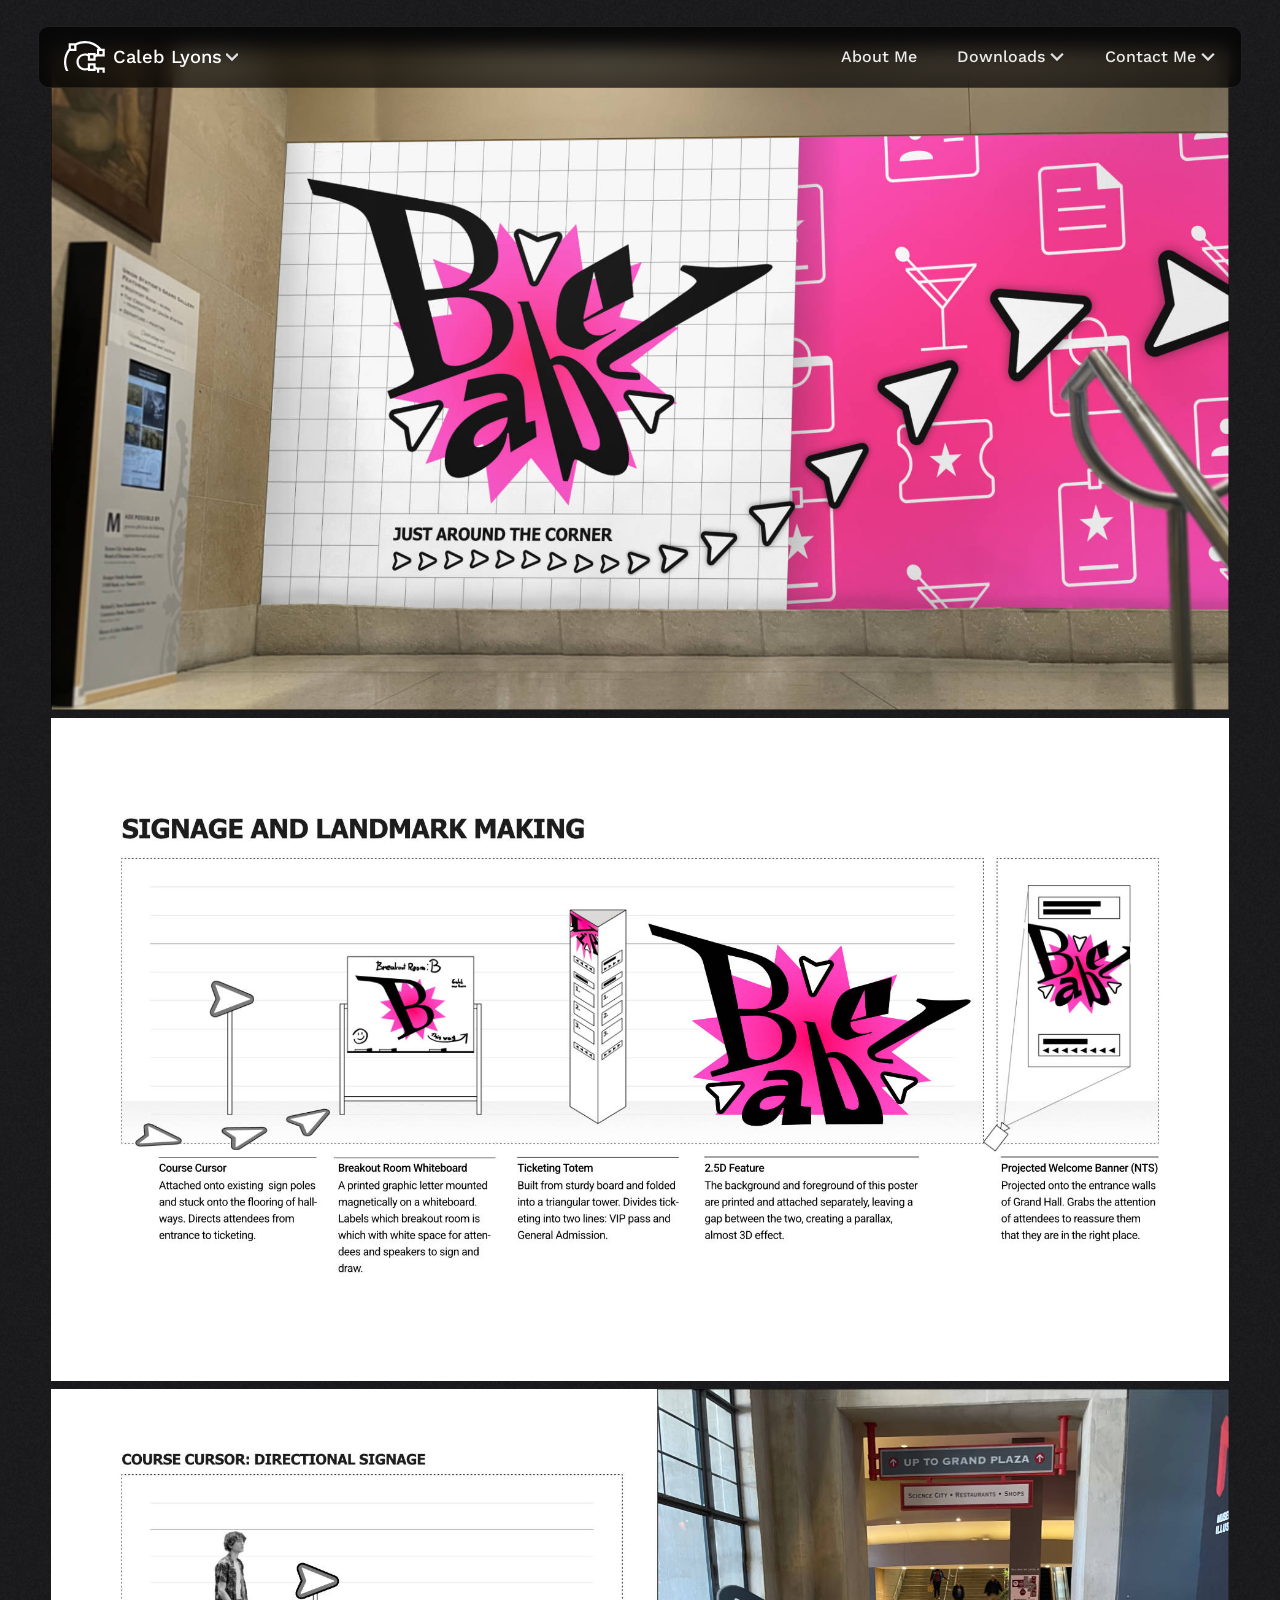
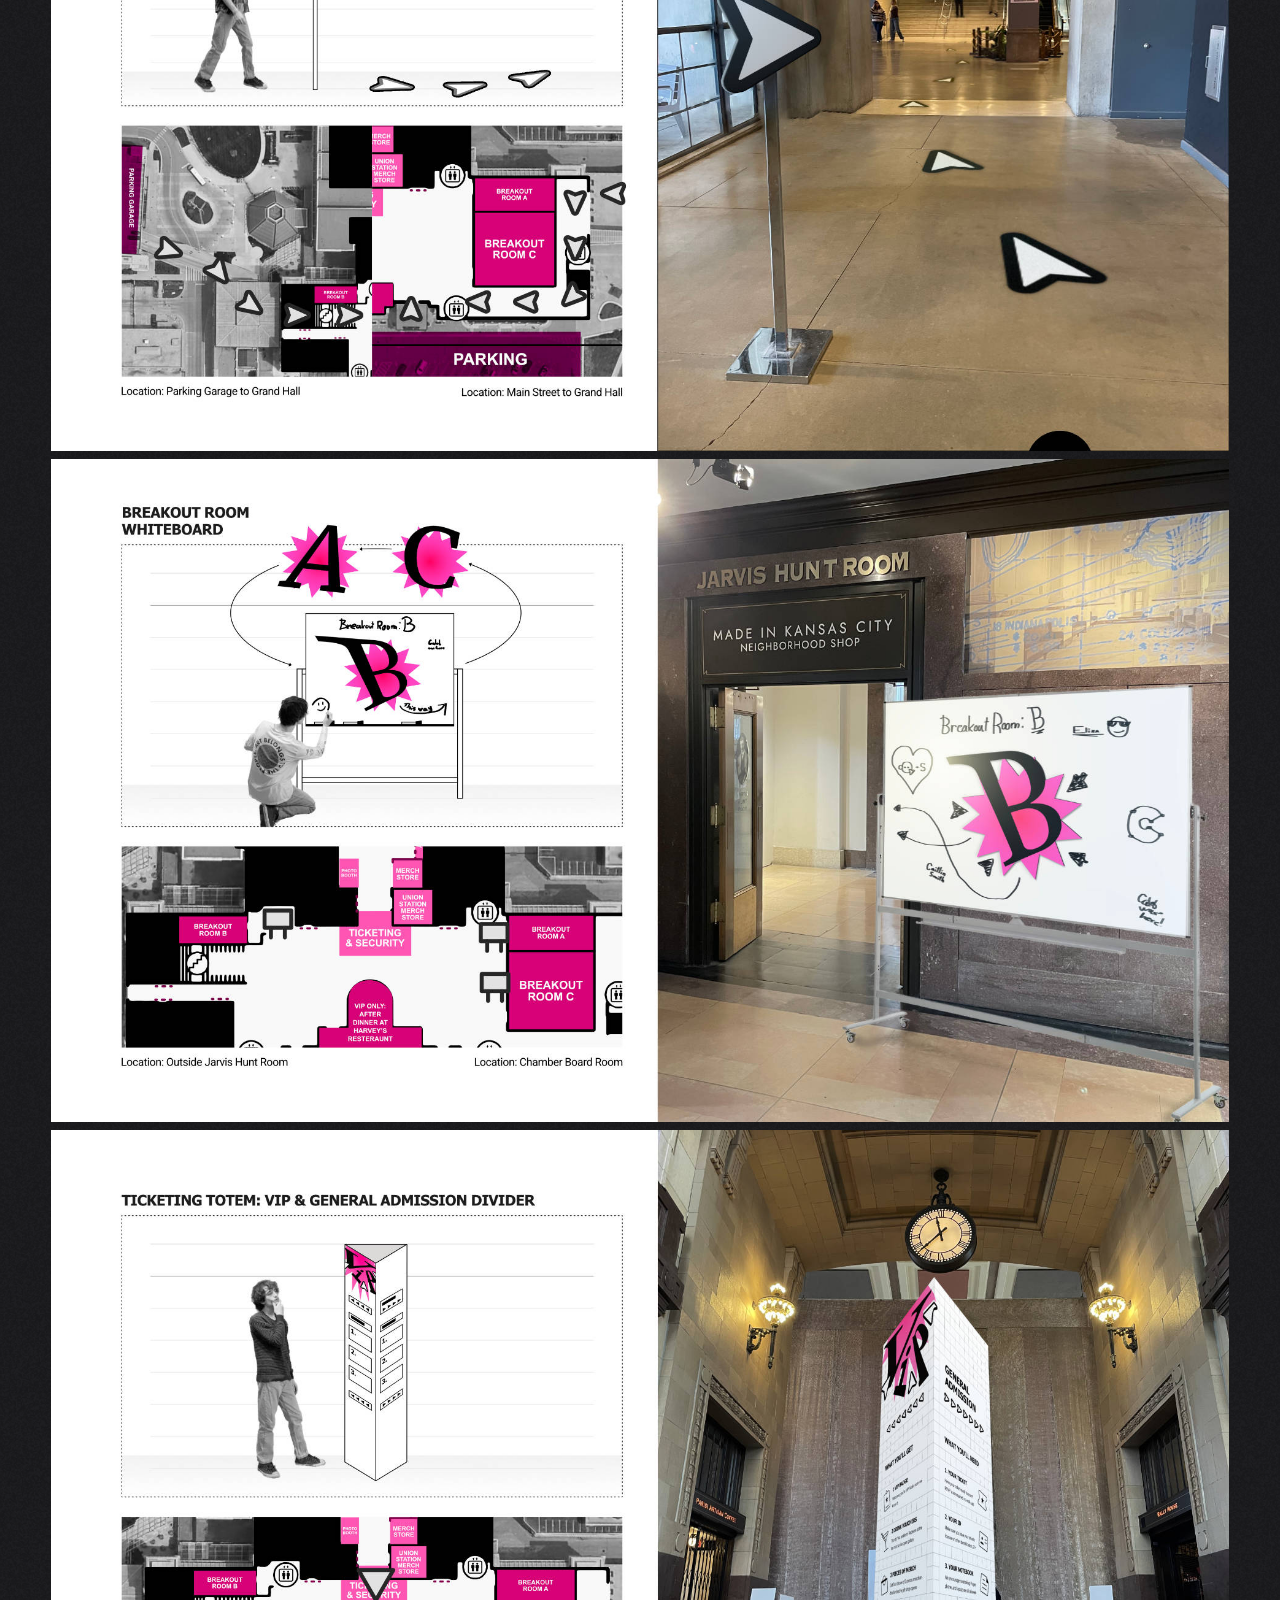
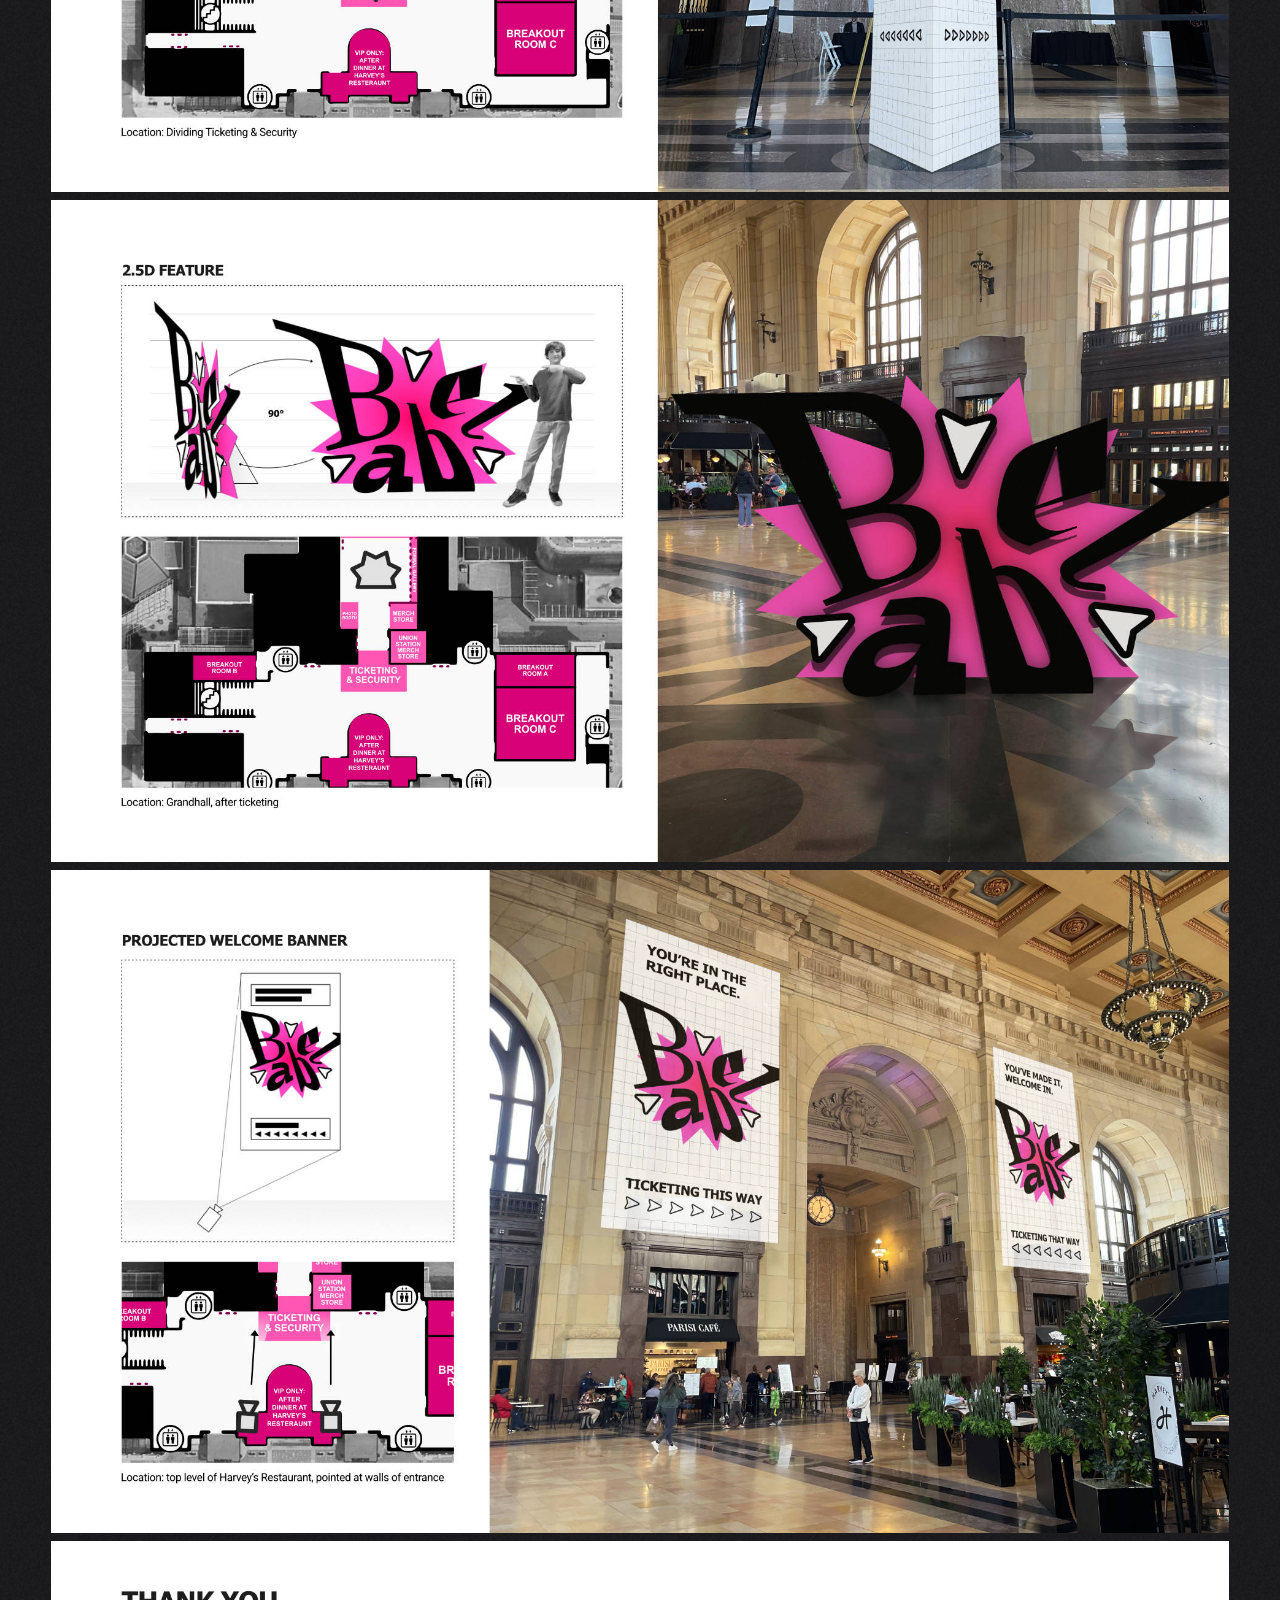
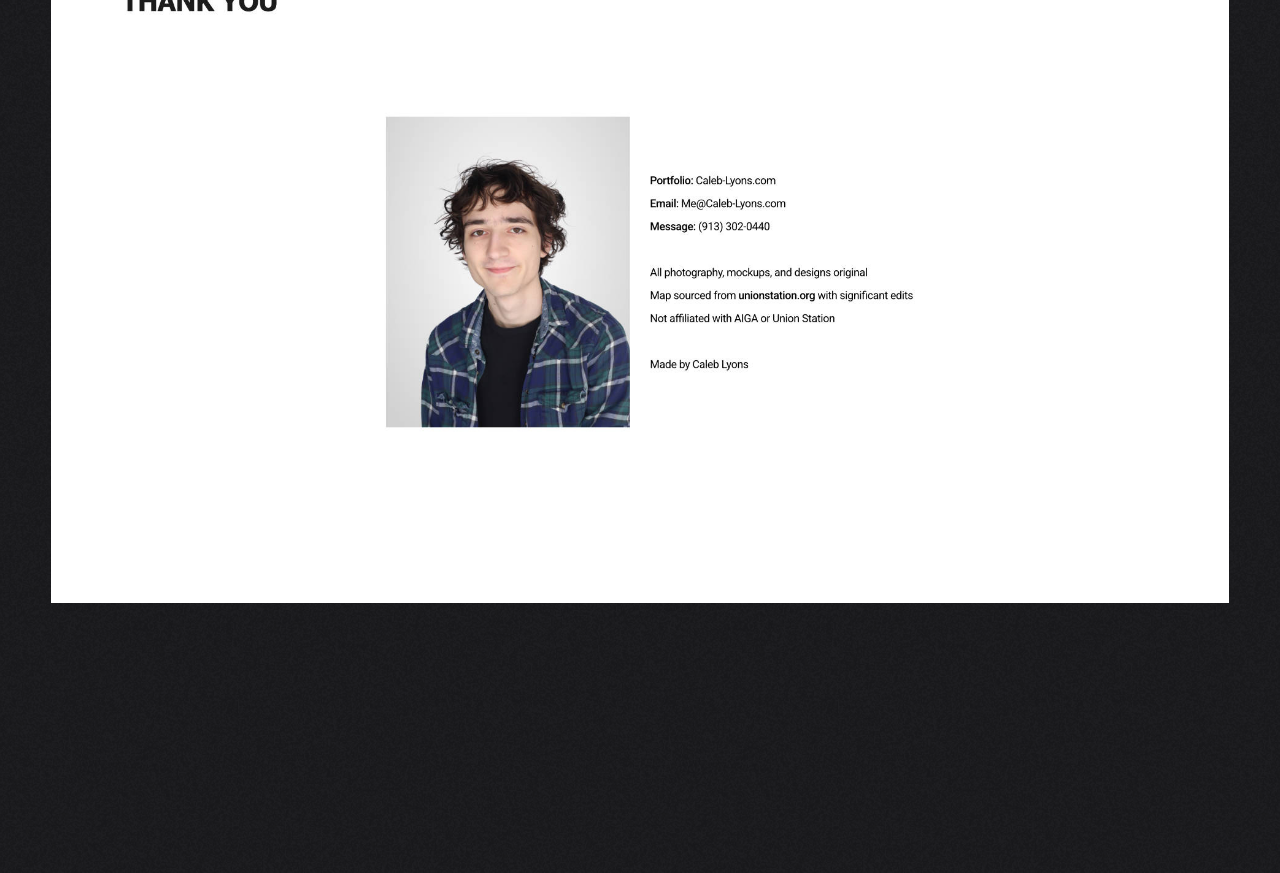
==== babel.html @ c19f843b "Add files via upload" ====
<!DOCTYPE html>

<html lang="en-us">
<head>
  <meta name="robots" content="noindex">
  <meta charset="utf-8">
  <meta name="viewport" content="width=device-width, initial-scale=1">
  <title>Caleb Lyons: Branding, Signage, and Application</title>
  <link rel="icon" type="image/svg" href="Icons/favicon.svg">
  <link href="styles.css" rel="stylesheet" type="text/css">
</head>

<body class="project">

  <div class="wrapper">
    <div>
      <h1><button class="nav" popovertarget="nav"><img src="Icons/logo.svg">Caleb Lyons<img class="down hideOnMobile" src="Icons/down.svg"></button></h1>
      <a class="button hideOnTablet" href="./#about">About Me</a>
      <button class="downloads hideOnTablet" popovertarget="downloads">Downloads<img class="down" src="Icons/down.svg"></button>
      <button class="contacts hideOnMobile" popovertarget="contacts">Contact Me<img class="down" src="Icons/down.svg"></button>
      <button class="nav showOnMobile" popovertarget="nav"><img src="Icons/menu.svg"></button>
    </div>
  </div>


  <div class="menu" id="nav" popover>
    <ul><nav><li><a href="./#Projects" class="button"><img src="Icons/back.svg">Back to Project Gallery</a></li>
    <li><a href="./#about" class="button"><img src="Icons/about.svg">About Me</a></li>
    <li class="hideOnTablet"><button class="exports" popovertarget="exports"><img src="Icons/export.svg">Export Portfolio as PDF<img class="right" src="Icons/right.svg"></button></li>
    <li class="showOnTablet"><a href="Downloads/CalebL_Resume.pdf" class="button"><img src="Icons/resume.svg">My Resume</a></li>
    <li class="showOnTablet"><a href="Downloads/CalebLyons_Portfolio.pdf" class="button"><img src="Icons/letter.svg">Portfolio PDF</a></li>
    <li><button class="contactsmobile" popovertarget="contactsmobile"><img src="Icons/contact.svg">Contact Me<img class="right" src="Icons/right.svg"></button></li>
  </ul></nav></div>
  
  <div class="menu" id="downloads" popover><ul>
    <li><a href="Downloads/CalebL_Resume.pdf" class="button download" download><img src="Icons/resume.svg">My Resume</a></li>
    <li><a href="Downloads/CalebL_Portfolio.pdf" class="button download" download><img src="Icons/screen.svg">Digital Portfolio PDF</a></li>
    <li><a href="Downloads/CalebLyons_Portfolio.pdf" class="button download" download><img src="Icons/letter.svg">Letter Paper Portfolio PDF</a></li>
  </ul></div>

  <div class="menu" id="exports" popover><ul>
    <li><a href="Downloads/CalebL_Portfolio.pdf" class="button download" download><img src="Icons/screen.svg">Digital Presentation ( 4K )</a></li>
    <li><a href="Downloads/CalebLyons_Portfolio.pdf" class="button download" download><img src="Icons/letter.svg">Letter Paper ( 8.5x11 in )</a></li>
  </ul></div>

    <div class="menu" id="contacts" popover><ul>
    <li><button class="copy" onclick="copyEmail()"><img src="Icons/mail.svg">&nbsp;&nbsp;me@caleb-lyons.com</button></li>
    <li><button class="copy" onclick="copyPhone()"><img src="Icons/phone.svg">&nbsp;&nbsp;913-302-0440</button></li>
    <li><a href="https://www.linkedin.com/in/caleb-mi-lyons/" target="_blank" class="external button"><img src="Icons/LinkedIn.svg">&nbsp;&nbsp;LinkedIn</a></li>
  </ul></div>

  <div class="menu" id="contactsmobile" popover><ul>
    <li><a href="mailto:me@caleb-lyons.com" class="button" onclick="copyEmail()"><img src="Icons/mail.svg">&nbsp;&nbsp;me@caleb-lyons.com</a></li>
    <li><a href="tel:+1913-302-0440" class="button" onclick="copyPhone()"><img src="Icons/phone.svg">&nbsp;&nbsp;913-302-0440</a></li>
    <li><a href="https://www.linkedin.com/in/caleb-mi-lyons/" target="_blank" class="button"><img src="Icons/LinkedIn.svg">&nbsp;LinkedIn</a></li>
  </ul></div>


  <script>
    function copyEmail() {
        navigator.clipboard.writeText
            ("me@caleb-lyons.com");
    }
    function copyPhone() {
        navigator.clipboard.writeText
            ("913 302 0440");
    }
  </script>


  <main>

    <div>
      <img src="Images/Babel/1.jpg" loading="lazy">
      <img src="Images/Babel/2.jpg" loading="lazy">
      <img src="Images/Babel/3.jpg" loading="lazy">
      <img src="Images/Babel/4.jpg" loading="lazy">
      <img src="Images/Babel/5.jpg" loading="lazy">
      <img src="Images/Babel/6.jpg" loading="lazy">
      <img src="Images/Babel/7.jpg" loading="lazy">
      <img src="Images/Babel/8.jpg" loading="lazy">
    </div>
    
  </main>
</body>
</html>
---- styles.css ----
@font-face {
    font-family: Montserrat;
    src: url(Fonts/Montserrat-VariableFont_wght.ttf);
}

@font-face {
    font-family: WorkSans;
    src: url(Fonts/WorkSans-VariableFont_wght.ttf);
}

* {
    padding: 0;
    margin: 0;
    box-sizing: border-box;
    user-select: none;
}

html {
    scroll-behavior: smooth;
    scroll-padding-top: 6rem;
}

body {
    background-color: white;
    margin: calc(100vh + 6rem) 4vw 30vh 4vw;
    font-family: WorkSans, Tahoma, sans-serif;
    text-wrap: balance;
    text-wrap-style: pretty;
}

main a {
    color: #0025C8;
    font-weight: 500;
    text-decoration: none;
}

main a:hover {
    text-decoration: underline;
}

h2 {
    font-family: Montserrat, sans-serif;
    font-weight: 700;
    padding-bottom: 0.5rem;
    font-size: 2.30rem;
}

h3 {
    margin-top: 2.5rem;
    font-size: 0.9rem;
    font-weight: 600;
    max-width: fit-content;
}

h3:first-child {
    margin-top: 0;
}

p {
    font-family: WorkSans, "WorkSans", sans-serif;
    line-height: 1.8rem;
    margin: 0.75rem 0;
    font-size: 0.95rem;
    max-width: 50rem;
}

img {
    display: block;
    object-fit: cover;
    max-inline-size: 100%;
    width: 60vh;
    height: 60vh;
}

main {
    max-width: max(80rem, 75vw);
    width: 100%;
    align-self: center;
    align-items: center;
    margin-left: auto;
    margin-right: auto;
    justify-self: center;
    view-transition-name: page-content;

    > div {
        margin: 8rem 0;

        > div {
            width: 100%;
            padding: 0;
            margin: 1.5rem 0;
            display: flex;
            gap: 2rem;
            justify-content: center;

            img {
                width: 100%;
            }

            > div {
                flex: 110;
                flex-wrap: wrap;

            }
        }
    }

    .projectcards div {
        color: black;
        display: grid;
        grid-template-columns: repeat(auto-fit, minmax(32vw, 1fr));
        gap: 0.5rem;
        overflow: hidden;

        div {
            display: flex;
            flex-direction: column;
            gap: 0.5rem;
            position: relative;

            img {
                width: 100%;
                height: 100%;
                z-index: -1;
                transition: 200ms ease-in-out;
            }

            .appear {
                opacity: 0;
                position: absolute;
                inset: 0;
                display: flex;
                flex-direction: row;
                padding: 0.75rem 1rem;
                margin: 0;
                align-self: end;
                transition: 200ms ease-in-out;
                height: fit-content;

                h3 {
                    transform: translate(0, 0.125rem);
                }

                img {
                    margin-left: auto;
                    width: 1.5rem;
                    height: 1.5rem;
                    rotate: 180deg;
                    filter: invert(1);
                    z-index: -1;
                    z-index: 2;
                }
            }
        }
        
        div:hover {

            img {
                transform: scale(1.02);
            }

            .appear {
                opacity: 1;
            }
        }
    }
}  

.projectcards .hoverbox {
    margin: 0;
    display: flex;
    justify-content: center;
    align-items: center;
    height: 100vh;
    background: #1B120E;
    background: linear-gradient(180deg, rgba(27, 18, 14, 1) 35%, rgb(55, 27, 13) 100%);
    position: relative;
    width: 220px;
    height: 300px;
    perspective: 1000px;
    width: 100%;
    height: 100%;
    overflow: visible;
    transition: zoom 200ms ease-in-out;
    overflow: hidden;


    .cube {
        display: block;
        width: 242px;
        height: 330px;
        transform-style: preserve-3d;
        overflow: visible;
        max-inline-size: none;
        zoom: calc(max(33vw, min(45vw, calc(39.75rem - 3vw))) / 420px);

        .side{
            position: absolute;
            width: inherit;
            height: inherit;
            display: block;
            box-sizing: border-box;
            backface-visibility: hidden;
            background-size: cover;
            background-color: #924018;
        }
    }
    
    #front {
        transform: translateZ(60.5px);
        background-image: url(Images/Copperpot/Mobile_Front.webp);
        background-color: #CC954E;
    }

    #right {
        width: 121px;
        transform: rotateY(90deg) translateZ(181px);
        background-image: url(Images/Copperpot/Mobile_Right.webp);
    }
    
    #back {
        transform: rotateY(-180deg) translateZ(60.5px);
    }
    
    #left {
        width: 121px;
        transform: rotateY(-90deg) translateZ(60.5px);
        background-image: url(Images/Copperpot/Mobile_Left.webp);
    }

    #top {
        height: 121px;
        transform: rotateX(90deg) translateZ(60.5px);
        background-image: url(Images/Copperpot/Mobile_Top.webp);
    }

    #bottom {
        height: 121px;
        transform: rotateX(-90deg) translateZ(269.5px);
        background-image: url(Images/Copperpot/Mobile_Bottom.webp)
    }

}

.hoverbox:hover {
    zoom: 1.02;
}

.button, button {
    font-family: WorkSans, "WorkSans", sans-serif;
    font-size: 1rem;
    font-weight: 500;
    text-decoration: none;
    height: 3.125rem;
    width: fit-content;
    max-inline-size: 100%;
    border-radius: 0.313rem;
    box-shadow: inset 0 0 2rem rgba(0, 0, 0, 0.35);
    border: 1.5px rgba(180, 180, 180, 0.125) solid;
    background-color: rgba(0, 0, 0, 0.646);
    backdrop-filter: blur(0.625rem);
    padding: 0 1.25rem;
    cursor: pointer;
    display: flex;
    align-items: center;
    align-content: center;
    color: rgba(255, 255, 255, 0.91);
    
    

    img {
        height: 1.5rem;
        width: 1.5rem;
    }

    .down {
        margin-left: auto;
        padding-left: 0.25rem;
        height: 1rem;
        width: 1rem;
    }

    .right {
        margin-left: auto;
    }
}

li {
    line-height: 0;
    .button, button {
        height: 2.188rem;
        width: 100%
    }
}

#readmore {
    width: 100%;
    height: 3rem;
    display: flex;
    appearance: none;
}

label {
    padding: 0.313rem;
    border-radius: 0.625rem;
    box-shadow: inset 0 0 2rem rgba(0, 0, 0, 0.35);
    border: 1.5px rgba(180, 180, 180, 0.125) solid;
    background-color: rgba(0, 0, 0, 0.646);
    backdrop-filter: blur(0.625rem);
    width: 105%;
    max-width: 100vw;
    display: flex;
    flex-direction: row;
    justify-content: flex-end;
    transform: translate(-2.5%, -6.75rem);
    z-index: 999;

    .button, button {
        width: 100%;
        box-shadow: unset;
        border: unset;
        background-color: unset;
        backdrop-filter: unset;
        text-align: center;

        p {
            width: fit-content;
            margin: auto;
        }
    }
}

label:hover .button {
    background-color: rgb(232, 232, 232);
    color: black;
    text-decoration: none;
    box-shadow: none;
    img {
        filter: invert(100%);
    }
}


.read {
    margin-bottom: 0;
    >div {
        max-height: 65vh;
        overflow: hidden;
        background: linear-gradient(180deg,rgba(0, 0, 0, 1) 70%, rgba(255, 255, 255, 1) 100%);
        background-clip: text;
        color: transparent;
        gap: 0.5rem;

        p:nth-last-child(2) {
            padding-bottom: 1rem;
        }
        >img {
            border-radius: 0;
            padding-top: 1rem;
            height: 80vh;
            object-position: top;

        }
        img:first-child {
            padding: 0;
        }

        >div {
            gap: 0.5rem;
        }

        div div:has(button), div div:has(.button) {
            padding: 0.313rem;
            border-radius: 0.625rem;
            box-shadow: inset 0 0 2rem rgba(0, 0, 0, 0.35);
            border: 1.5px rgba(180, 180, 180, 0.125) solid;
            background: rgba(0, 0, 0, 0.646);
            backdrop-filter: blur(0.625rem);
            display: flex;
            flex-direction: row;
            flex-wrap: wrap;
            justify-content: flex-start;
            width: fit-content;
            color: black;


            .button, button {
                color: white;
                box-shadow: unset;
                border: unset;
                background-color: unset;
                backdrop-filter: unset;
                text-align: center;
            }
        }   

        div div .button:hover, div div button:hover {
            background: rgb(232, 232, 232) !important;
            color: black;
            text-decoration: none;
            box-shadow: none;
            img {
                filter: invert(100%);
            }
        }
        div {
            display: flex;
            flex-direction: row;
            flex-wrap: wrap;
        }
        p:nth-child(5) a {
            color: transparent;
        }
    }
}

input[type="checkbox"]:checked ~ label {
    display: none;
}

.read:has(~ input[type="checkbox"]:checked) {
    p, h3 {
        color: black;
    }
    a {
    color: #0025C8;
    }
    div {
        max-height: none;
        
    }
    .readingmore {
        display: block;
    }
    .showOnTablet {
        display: none;
    }
}

.wrapper {
    width: 100%;
    max-width: 100vw;
    position: fixed;
    left: 0;
    top: 0;
    padding: 2vw 3vw;
    color: white;
    z-index: 9999;

    div {
        padding: 0.313rem;
        border-radius: 0.625rem;
        box-shadow: inset 0 0 2rem rgba(0, 0, 0, 0.35);
        border: 1.5px rgba(180, 180, 180, 0.125) solid;
        background-color: rgba(0, 0, 0, 0.646);
        backdrop-filter: blur(0.625rem);
        width: 100%;
        max-width: 100vw;
        display: flex;
        flex-direction: row;
        justify-content: flex-end; 

        .button, button {
            box-shadow: unset;
            border: unset;
            background-color: unset;
            backdrop-filter: unset;
        }

        .button:hover, button:hover {
            background-color: rgb(232, 232, 232);
            color: black;
            text-decoration: none;
            box-shadow: none;
            img {
                filter: invert(100%);
            }
        }

        :first-child {
            margin-right: auto;
            color: white;
            min-width: max-content;
            font-family: WorkSans, "WorkSans", sans-serif;
            font-weight: 500;
            font-size: 1.15rem;
            img:first-child {
                margin-right: 0.5rem;
                height: 2rem;
            }
        }
    }

    h1 {
        font-family: Montserrat, sans-serif;
        font-weight: 600;
        font-size: 1rem;
        font-weight: 500;
    }

    .nav {
        anchor-name: nav;
    }
    .downloads {
        anchor-name: downloads;
    }
    .contacts {
        anchor-name: contacts;  
    }
    .contactsmobile {
        anchor-name: contactsmobile;  
    }
    .exports {
        anchor-name: exports;  
    }
}

.menu:popover-open {
    width: fit-content;
    height: fit-content;
    padding: 0.313rem;
    border-radius: 0.625rem;
    box-shadow: inset 0 0 2rem rgba(0, 0, 0, 0.35);
    border: 1.5px rgba(180, 180, 180, 0.125) solid;
    background-color: rgba(0, 0, 0, 0.646);
    backdrop-filter: blur(0.625rem);
    overflow: hidden;
    scale: 1 1;
    opacity: 1;
    transition: scale 100ms ease, opacity 200ms ease;
    transform-origin: top;

    @starting-style {
        scale: 1 0;
        opacity: 0;
    }

    .button, button {
        overflow: hidden;
        width: 100%;
        max-inline-size: 100%;
        max-width: 100%;
        border-radius: 0.313rem;
        box-shadow: unset;
        border: unset;
        background-color: unset;
        backdrop-filter: unset;
        padding: 1.3rem 1.25rem;
        cursor: pointer;
        color: rgb(211, 211, 211);
        gap: 0.35rem;

    }
    .button:hover, button:hover {
        background-color: rgb(232, 232, 232);
        color: black;
        text-decoration: none;

        img {
            filter: invert(100%);
        }
    }
}

#nav {
    position: fixed;
    position-anchor: nav;
    position-area: bottom span-right;
    min-width: max-content;
    margin: initial;
    transform: translate(-0.4rem, 0.625rem);
}

#downloads {
    position: fixed;
    position-anchor: downloads;
    position-area: bottom span-right;
    min-width: max-content;
    margin: initial;
    transform: translate(-1.875rem, 0.625rem);
}

#contacts {
    position: fixed;
    position-anchor: contacts; 
    position-area: bottom span-left;
    min-width: max-content;
    transform: translate(0.4rem, 0.625rem);
}

#contactsmobile {
    position: fixed;
    position-anchor: contactsmobile; 
    top: anchor(top);
    left: anchor(right);
    min-width: max-content;
    margin: initial;
    transform: translate(0.625rem, 0);
}

#exports {
    position: fixed;
    position-anchor: exports; 
    top: anchor(top);
    left: anchor(right);
    min-width: max-content;
    margin: initial;
    transform: translate(0.625rem, 0);
}

.banner {
    position: absolute;
    top: 0;
    left: 0;
    padding: 0;
    margin: 0;
    z-index: -1;
    width: 100vw;
    height: 101vh;
    background: 
        url(Images/nois.gif),
        url(Images/splashpage.webp);
    background-repeat: repeat, no-repeat;
    background-color: #131315;
    background-size: 600px, cover;
    background-position: center right;
    background-blend-mode:overlay, normal;
    max-width: 100%;
    display: flex;
    align-items: end;
    padding: auto;

    > div {
        padding: 4vw;
        max-width: max(46.875rem, 50vw);
        width: 100vw;
        height: fit-content;
        color: white;
        flex-direction: column;
        gap: 0;
        div {
            margin-top: 1rem;
            flex-direction: row !important;
        }
        
        h2 {
            font-size: clamp(3rem, 10vw, 5rem);
            text-shadow: 0 0 2rem black;
        }

        p {
            font-weight: 600;
            font-size: 1.25rem;
            line-height: 2.15rem;
            text-shadow: 0 0 3px black, 0 0 3rem black;
        }

        a {
            font-weight: 600;
            color: #A5D8FF;
        }

        .button {
            box-shadow: inset 0 0 2rem rgba(0, 0, 0, 0.35);
            border: 1.5px rgba(180, 180, 180, 0.125) solid;
            background-color: rgba(0, 0, 0, 0.646);
            backdrop-filter: blur(0.625rem);
            color: white;
        }

        .button:hover, button:hover {
            background-color: rgb(232, 232, 232);
            color: black;
            text-decoration: none;
            box-shadow: none;
            img {
                filter: invert(100%);
            }
        }

        .hideOnMobile img, .showOnMobile img {
            width: 30px;
            height: 30px;
        }

        div {
            display: flex;
            gap: 0.5rem;
        }
    }
}

.copy:hover img {
    content: url(Icons/copy.svg);
}

.copy:active img {
    content: url(Icons/copied.svg);
}

.download:hover img {
    content: url(Icons/download.svg);
}

.download:active img {
    content: url(Icons/downloaded.svg);
}

.external:hover img {
    content: url(Icons/external.svg);
}

.project {
    background-color: #131315;
    background-image: url(Images/noise.gif);
    background-repeat: repeat;
    background-size: 600px;
    background-position: center;
    background-blend-mode: color-dodge;
    margin-top: 3rem;
    overflow-x: hidden;

    main {
        max-width: none;
    }

    main > div {
        margin: auto;
        align-items: center;
        display: flex;
        flex-direction: column;
        gap: 0.5rem;

        img {
            object-fit: cover;
            width: 100%;
            height: fit-content;
            max-width: 200vh;
        }
    }
}

html:has(#box), body:has(#box) {
    overflow: hidden;
    height: 100%;
    margin: 0;
}

#box {
    
    #dragger, #cube, .face {
        width: 100%;
        height: 100%;
        transform-style: preserve-3d;
    }

    div {
        position: absolute;
    }

    .face {
        background-color: #CC954E;
        background-repeat: no-repeat;
        background-size: cover;
        background-position: center;
    }
    
    .front {
        background-image: url(Images/Copperpot/Front.webp);
        width: 55dvh;
    }
    
    .right {
        background-image: url(Images/Copperpot/Right.webp);
        width: 27.5dvh;
    }
    
    .back {
        background-image: url(Images/Copperpot/Back.webp);
        width: 55dvh;
    }
    
    .left {
        background-image: url(Images/Copperpot/Left.webp);
        width: 27.5dvh;
    }
    
    .container {
        width: 55dvh;
        height: 75dvh;
        perspective: 1500px;
        left:50%;
        top:50%;
        transform:translate(-50%,-50%);
    }
}

.project:has(#book) {
    margin: calc(4vw + 3rem) 2vw 0 2vw;

    main {
        max-width: none;

        #next-btn, #prev-btn {
            position: absolute;
            position-anchor: --book;
            position-area: left center;
            translate: 150%;
            padding: 0;
            margin: 0;
            width: 40px;
            height: 40px;
            border-radius: 50%;
            max-inline-size: none;
            z-index: 999;
            box-shadow: 0 0.0 0.625rem 0 rgba(0, 0, 0, 0.5);
            transition: 0.075s;

            
            img {
                width: 40px;
                height: 40px;
                max-width: none;
            }
        }

        #next-btn {
            position-area: right center;
            translate: -150%;
            rotate: 180deg;
        }
        
        #next-btn:hover, #prev-btn:hover {
            transform: scale(1.2);
        }
        
        #next-btn:active, #prev-btn:active {
            transform: scale(1.1);
        }

        #book {
            aspect-ratio: 2.828 / 1;
            anchor-name: --book;
            margin-top: 25vh;
            align-items: flex-end;
            
        
            .paper {
                margin: 0;
                padding: 0;
                gap: 0;
                width: 48vw;
                aspect-ratio: 1.414 / 1;
                position: absolute;


                    img {
                    position: absolute;
                    transform-origin: left;
                    aspect-ratio: 1.414 / 1;
                    transition: transform 0.5s;
                    border-radius: 0;
                    }
                    img:last-child {
                        z-index: -1;
                    }
                }
            
                #g00 {
                    z-index: 18;
                }
                #g01 {
                    z-index: 17;
                }
                #g02 {
                    z-index: 16;
                }
                #g03 {
                    z-index: 15;
                }
                #g04 {
                    z-index: 14;
                }
                #g05 {
                    z-index: 13;
                }
                #g06 {
                    z-index: 12;
                }
                #g07 {
                    z-index: 11;
                }
                #g08 {
                    z-index: 10;
                }
                #g09 {
                    z-index: 9;
                }
                #g10 {
                    z-index: 8;
                }
                #g11 {
                    z-index: 7;
                }
                #g12 {
                    z-index: 6;
                }
                #g13 {
                    z-index: 5;
                }
                #g14 {
                    z-index: 4;
                }
                #g15 {
                    z-index: 3;
                }
                #g16 {
                    z-index: 2;
                }
                #g17 {
                    z-index: 1;
                }
        }

        .flipped>:first-child, .flipped>:last-child {
            transform: rotateY(-180deg);
        }

        img:first-child {
            backface-visibility: hidden;
        }
    }
}

.showOnMobile, .showOnTablet, .readingmore {
    display: none; 
}

@media (max-width: 888px) {
    
    .hideOnTablet {
        display: none !important;
    }

    .showOnTablet {
        display: inline;
    }

    .projectcards>div {
        grid-template-columns: repeat(auto-fit, minmax(275px, 1fr)) !important;
        
        a>div {
            padding-bottom: 3rem;
        }
        .appear {
            min-height: 3rem;
            opacity: 1 !important;
        }
    }

    #contactsmobile {
        position-area: bottom span-left;
        transform: translate(0.313rem, 0.625rem);
        position: fixed;
        top: anchor(bottom);
        right: anchor(right);
        margin: initial;
    }
    
    img.right {
        content: url(Icons/down.svg);
        height: 1rem;
        width: 1rem;
    }

    .copy img {
        content: url(Icons/copy.svg);
    }

    .download img {
        content: url(Icons/download.svg);
    }

    .external img {
        content: url(Icons/external.svg);
    }

    .read:has(~ input[type="checkbox"]:checked) .showOnTablet {
        display: block !important;
    }

    .read>div>img {
        aspect-ratio: 1 / 1;
    }

    body {
        img {
            width: 50vh;
            height: 50vh;
        }
        
        div div {
            flex-direction: column-reverse;
        }
        #box div {
            flex-direction: initial;
        }
        #box .container {
            zoom: 0.85;
        }
    }
}

@media (max-width: 605px) {
    .hideOnMobile {
        display: none;
    }

    .showOnMobile {
        display: inline;
    }

    .hoverbox {
        zoom: 1;
        padding: 3rem 0 6rem 0 !important;
        .cube {
            zoom: calc(96vw / 400px) !important;
        }
    }

    .project {
        overflow-y: hidden;
        height: 100dvh;
        flex: none;
        margin: calc(4vw + 1rem) 0 4vw 0;

        main {
            height: 100%;
            width: 100%;
            margin: 0 0 5rem 0;

            div {
                height: 100%;
                width: 100%;
                flex-direction: row;
                overflow-x: scroll;
                position: relative;
                aspect-ratio: unset;
                transform: unset;
                translate: unset;

                >div {
                    overflow-x: visible;
                }

                img {
                    width: 100vh;
                    height: min-content;
                    max-height: 80%;
                    position: relative;
                    aspect-ratio: unset;
                }

                :first-child {
                    margin-left: 4vw;
                }

                :last-child {
                    margin-right: 4vw;
                }
            }
        } 
    }

    #box {
        .front {
            background-image: url(Images/Copperpot/Mobile_Front.webp);
        }
        
        .right {
            background-image: url(Images/Copperpot/Mobile_Right.webp);
        }
        
        .back {
            background-image: url(Images/Copperpot/Mobile_Back.webp);
        }
        
        .left {
            background-image: url(Images/Copperpot/Mobile_Left.webp);
        }        

        div {
            margin: 0;
            overflow-x: visible;
        }
    }


    #book img {
            margin-top: 5vh;
            width: 96vw;
            translate: 22.5%;
    }

}
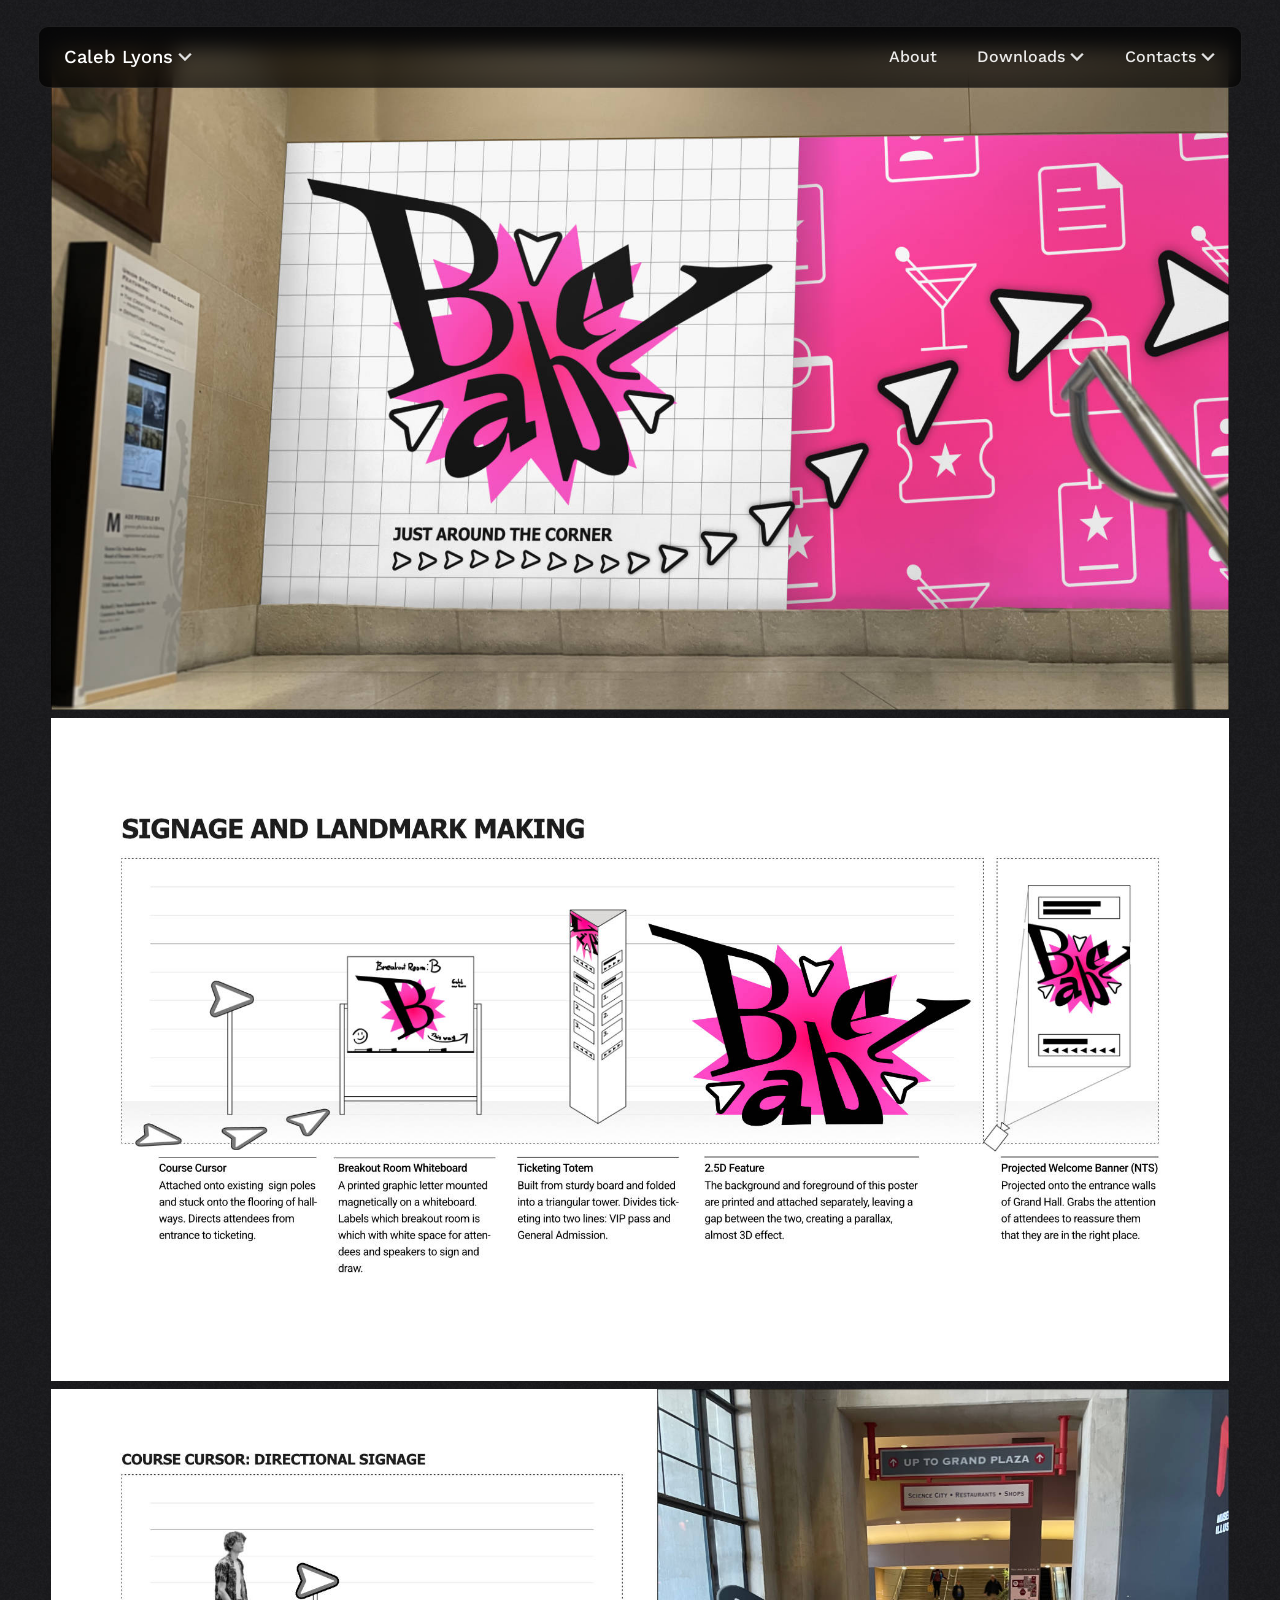
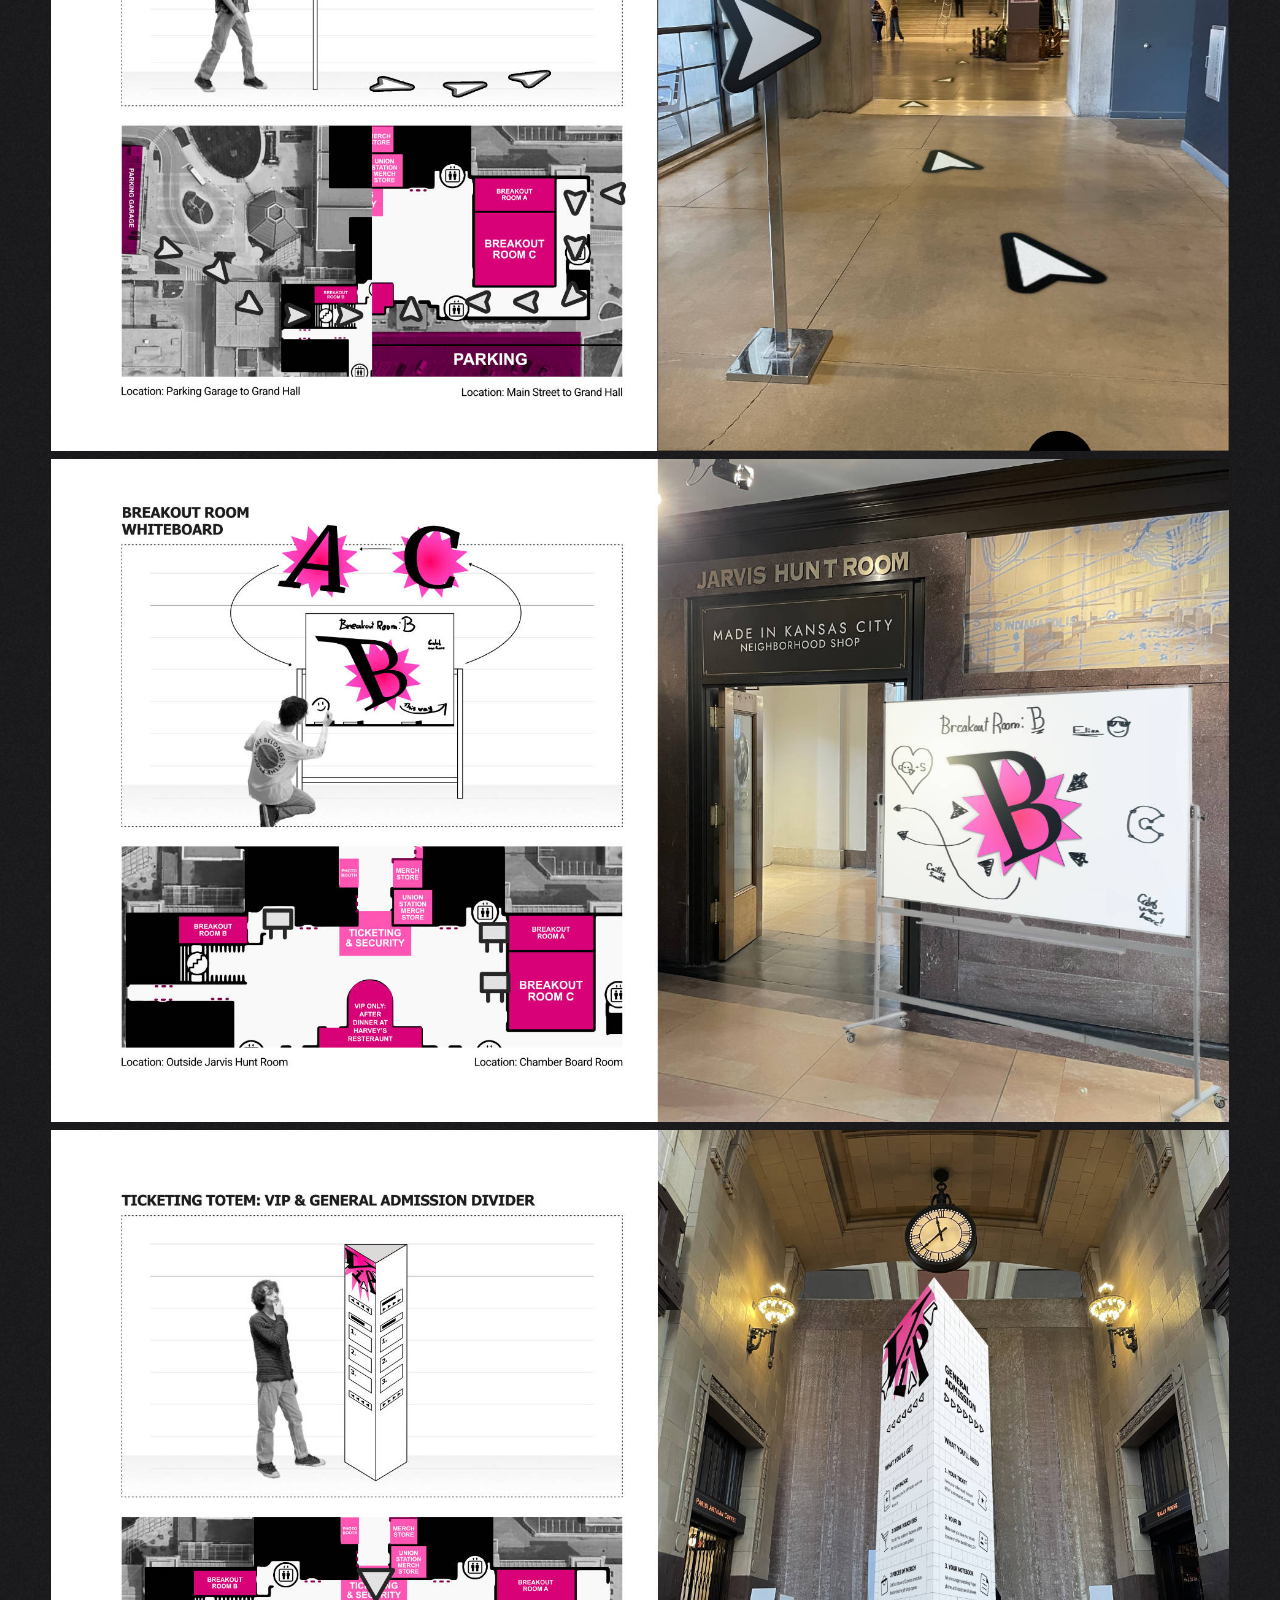
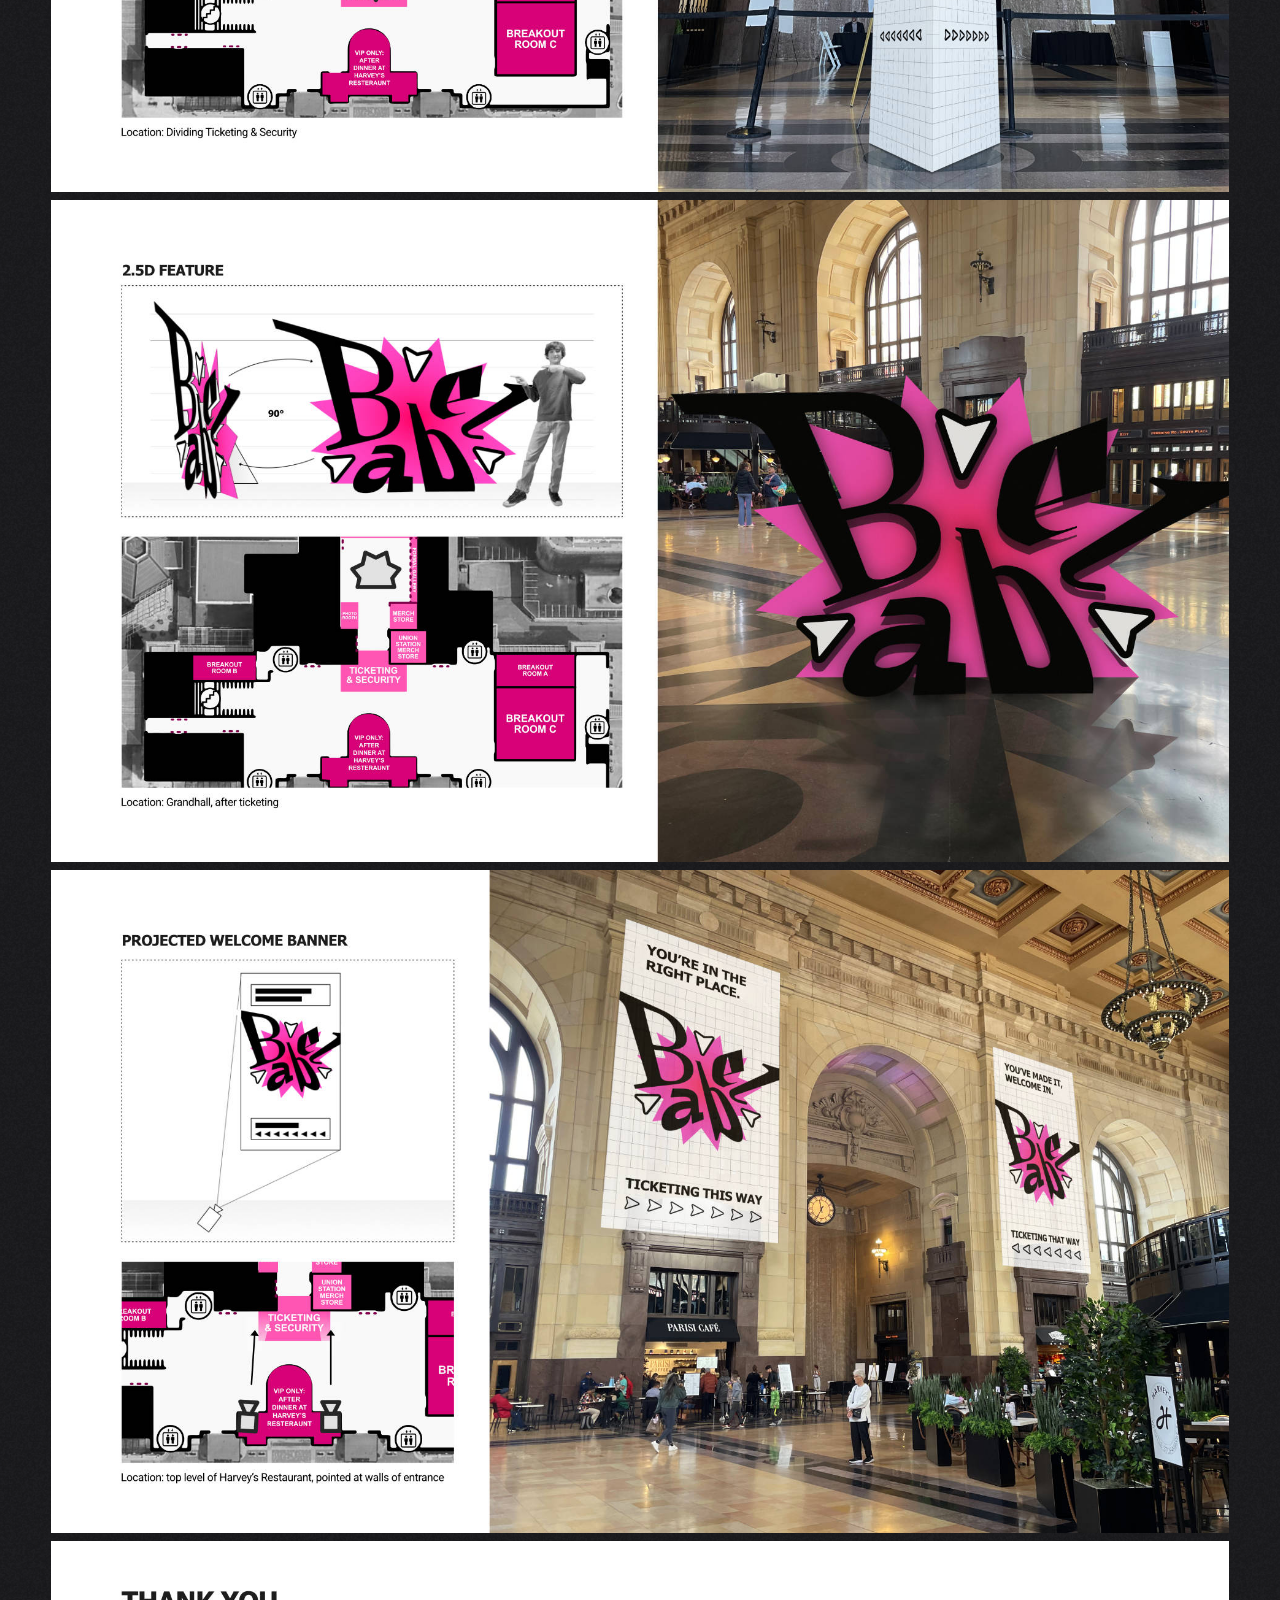
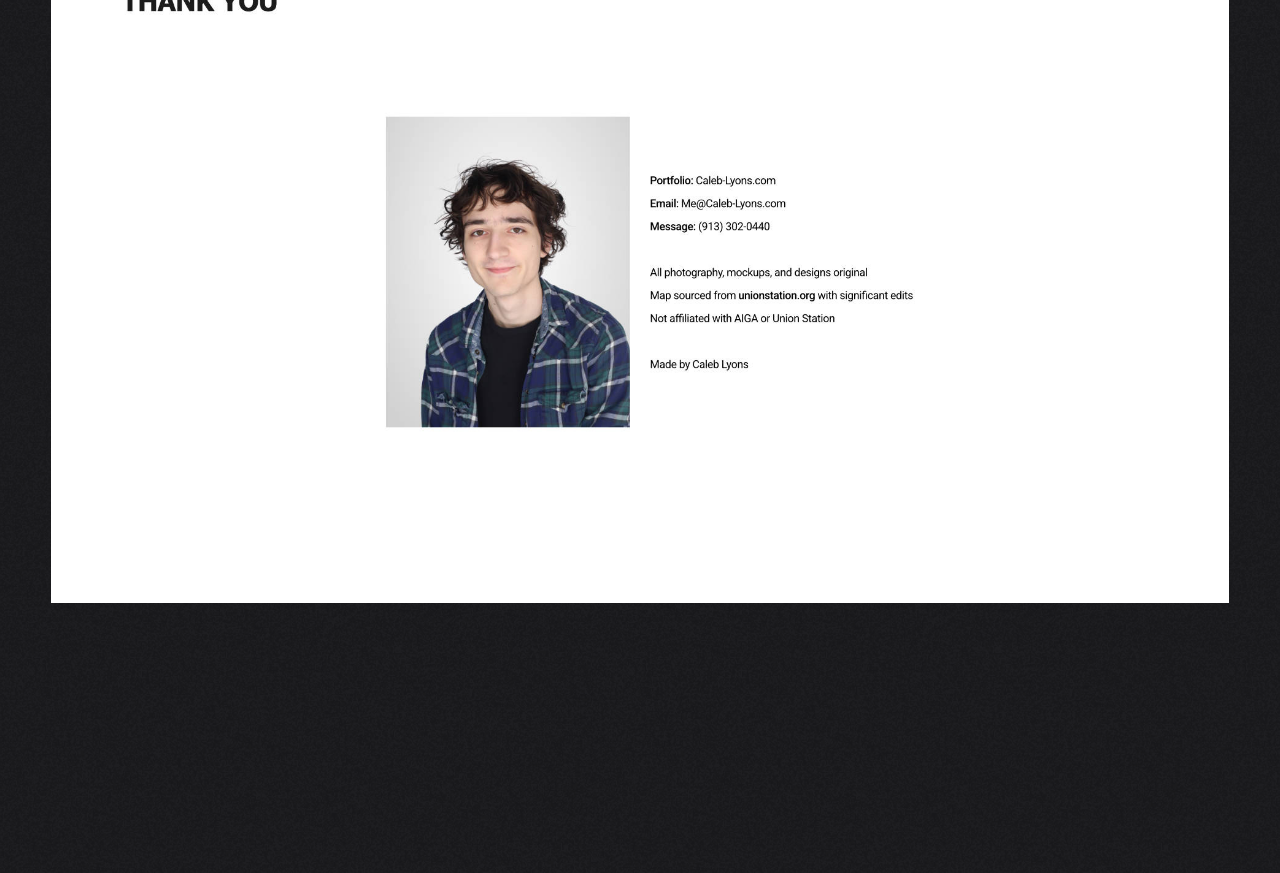
==== commit 83aba46a: "Add files via upload" ====
--- a/babel.html
+++ b/babel.html
@@ -14,10 +14,10 @@
 
   <div class="wrapper">
     <div>
-      <h1><button class="nav" popovertarget="nav"><img src="Icons/logo.svg">Caleb Lyons<img class="down hideOnMobile" src="Icons/down.svg"></button></h1>
-      <a class="button hideOnTablet" href="./#about">About Me</a>
+      <h1><button class="nav" popovertarget="nav">Caleb Lyons<img class="down hideOnMobile" src="Icons/down.svg"></button></h1>
+      <a class="button hideOnTablet" href="./#about">About</a>
       <button class="downloads hideOnTablet" popovertarget="downloads">Downloads<img class="down" src="Icons/down.svg"></button>
-      <button class="contacts hideOnMobile" popovertarget="contacts">Contact Me<img class="down" src="Icons/down.svg"></button>
+      <button class="contacts hideOnMobile" popovertarget="contacts">Contacts<img class="down" src="Icons/down.svg"></button>
       <button class="nav showOnMobile" popovertarget="nav"><img src="Icons/menu.svg"></button>
     </div>
   </div>
@@ -25,11 +25,11 @@
 
   <div class="menu" id="nav" popover>
     <ul><nav><li><a href="./#Projects" class="button"><img src="Icons/back.svg">Back to Project Gallery</a></li>
-    <li><a href="./#about" class="button"><img src="Icons/about.svg">About Me</a></li>
+    <li><a href="./#about" class="button"><img src="Icons/about.svg">About</a></li>
     <li class="hideOnTablet"><button class="exports" popovertarget="exports"><img src="Icons/export.svg">Export Portfolio as PDF<img class="right" src="Icons/right.svg"></button></li>
     <li class="showOnTablet"><a href="Downloads/CalebL_Resume.pdf" class="button"><img src="Icons/resume.svg">My Resume</a></li>
     <li class="showOnTablet"><a href="Downloads/CalebLyons_Portfolio.pdf" class="button"><img src="Icons/letter.svg">Portfolio PDF</a></li>
-    <li><button class="contactsmobile" popovertarget="contactsmobile"><img src="Icons/contact.svg">Contact Me<img class="right" src="Icons/right.svg"></button></li>
+    <li><button class="contactsmobile" popovertarget="contactsmobile"><img src="Icons/contact.svg">Contacts<img class="right" src="Icons/right.svg"></button></li>
   </ul></nav></div>
   
   <div class="menu" id="downloads" popover><ul>
--- a/styles.css
+++ b/styles.css
@@ -484,10 +484,16 @@
             font-family: WorkSans, "WorkSans", sans-serif;
             font-weight: 500;
             font-size: 1.15rem;
+
+        /* Logo before name
+
             img:first-child {
                 margin-right: 0.5rem;
-                height: 2rem;
-            }
+                height: 1.75rem;
+                width: auto;
+
+            }
+        */
         }
     }
 
@@ -639,20 +645,30 @@
         flex-direction: column;
         gap: 0;
         div {
-            margin-top: 1rem;
+            margin-top: 2rem;
             flex-direction: row !important;
         }
         
         h2 {
             font-size: clamp(3rem, 10vw, 5rem);
+        }
+
+        >img {
             text-shadow: 0 0 2rem black;
+            filter: drop-shadow(0px 0px 1rem rgba(0, 0, 0, 1));
+            height: clamp(7rem, 20vw, 8rem);
+            object-fit: contain;
+            width: fit-content;
+            padding: 1rem 1rem 0 0;
         }
 
         p {
             font-weight: 600;
             font-size: 1.25rem;
             line-height: 2.15rem;
-            text-shadow: 0 0 3px black, 0 0 3rem black;
+            filter: drop-shadow(0px 0px 0.5rem rgba(0, 0, 0, 1));
+            padding-left: 0.25rem;
+            margin: 0;
         }
 
         a {
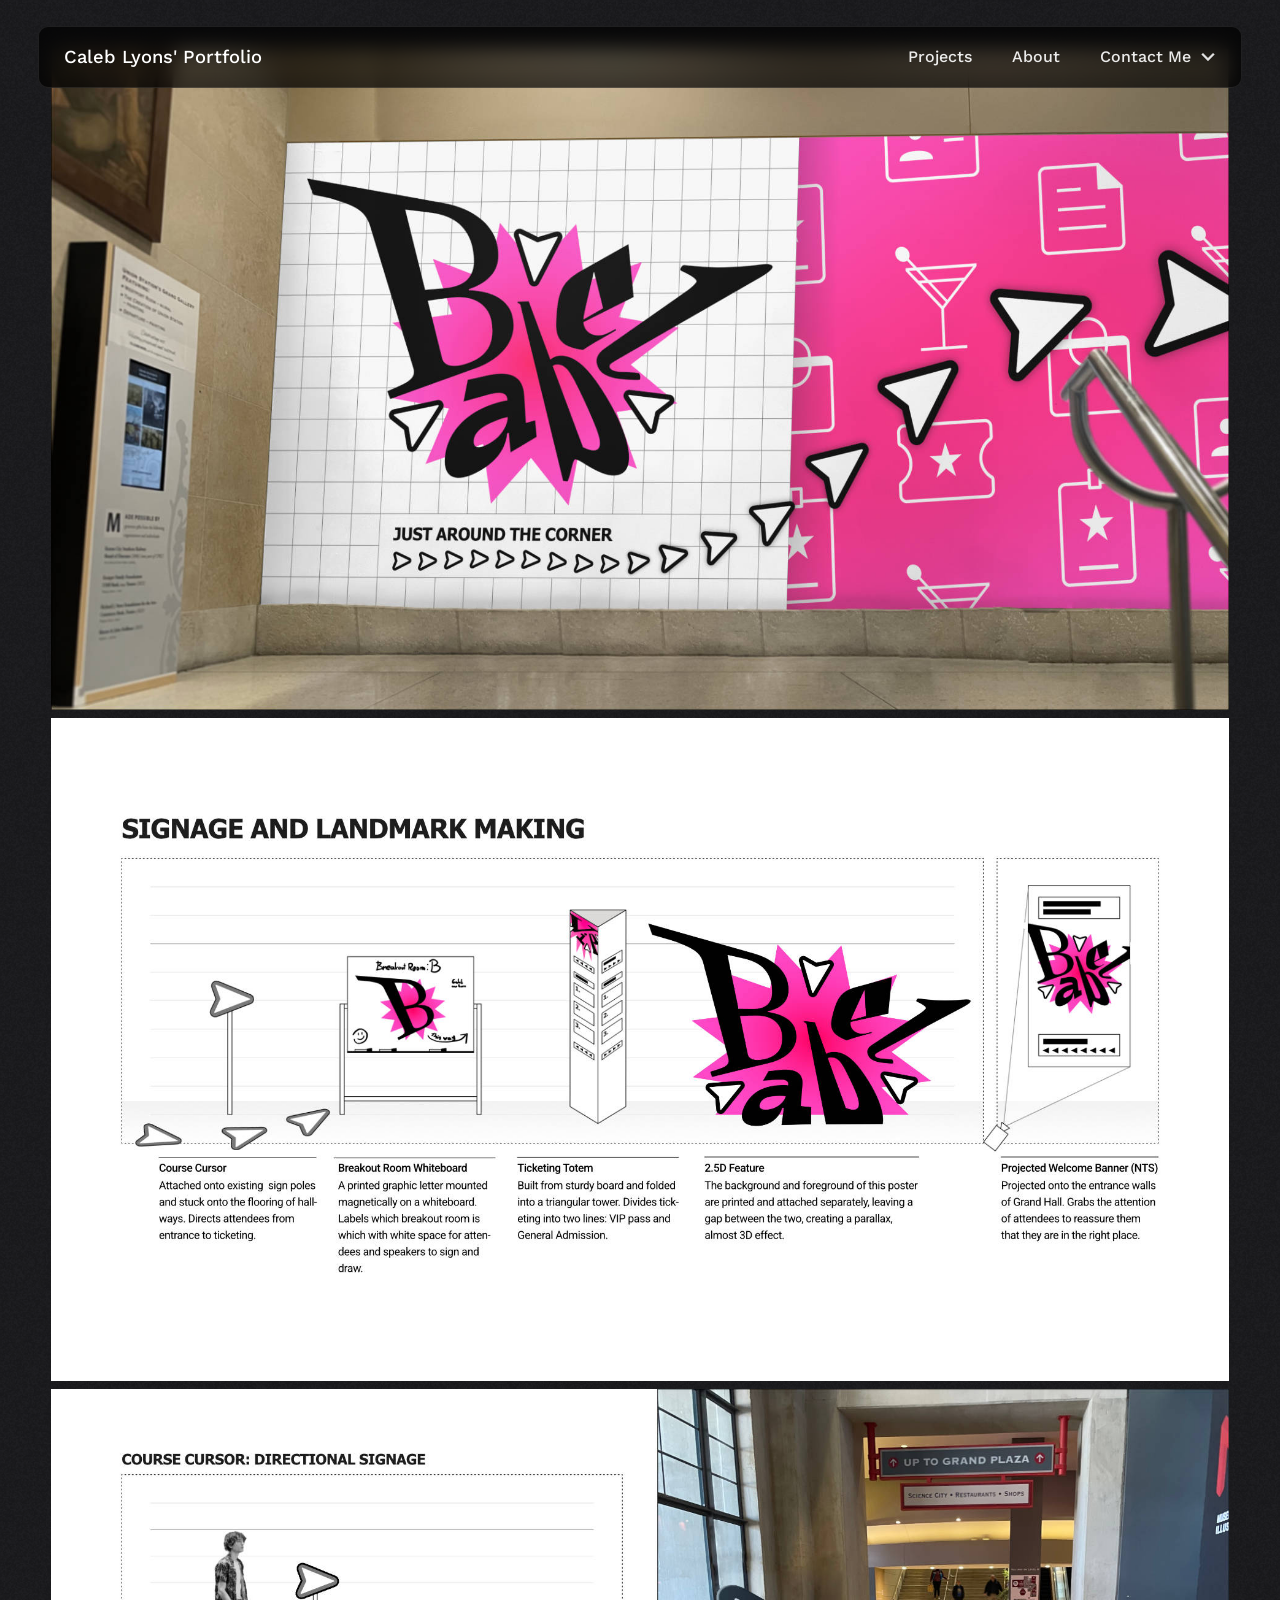
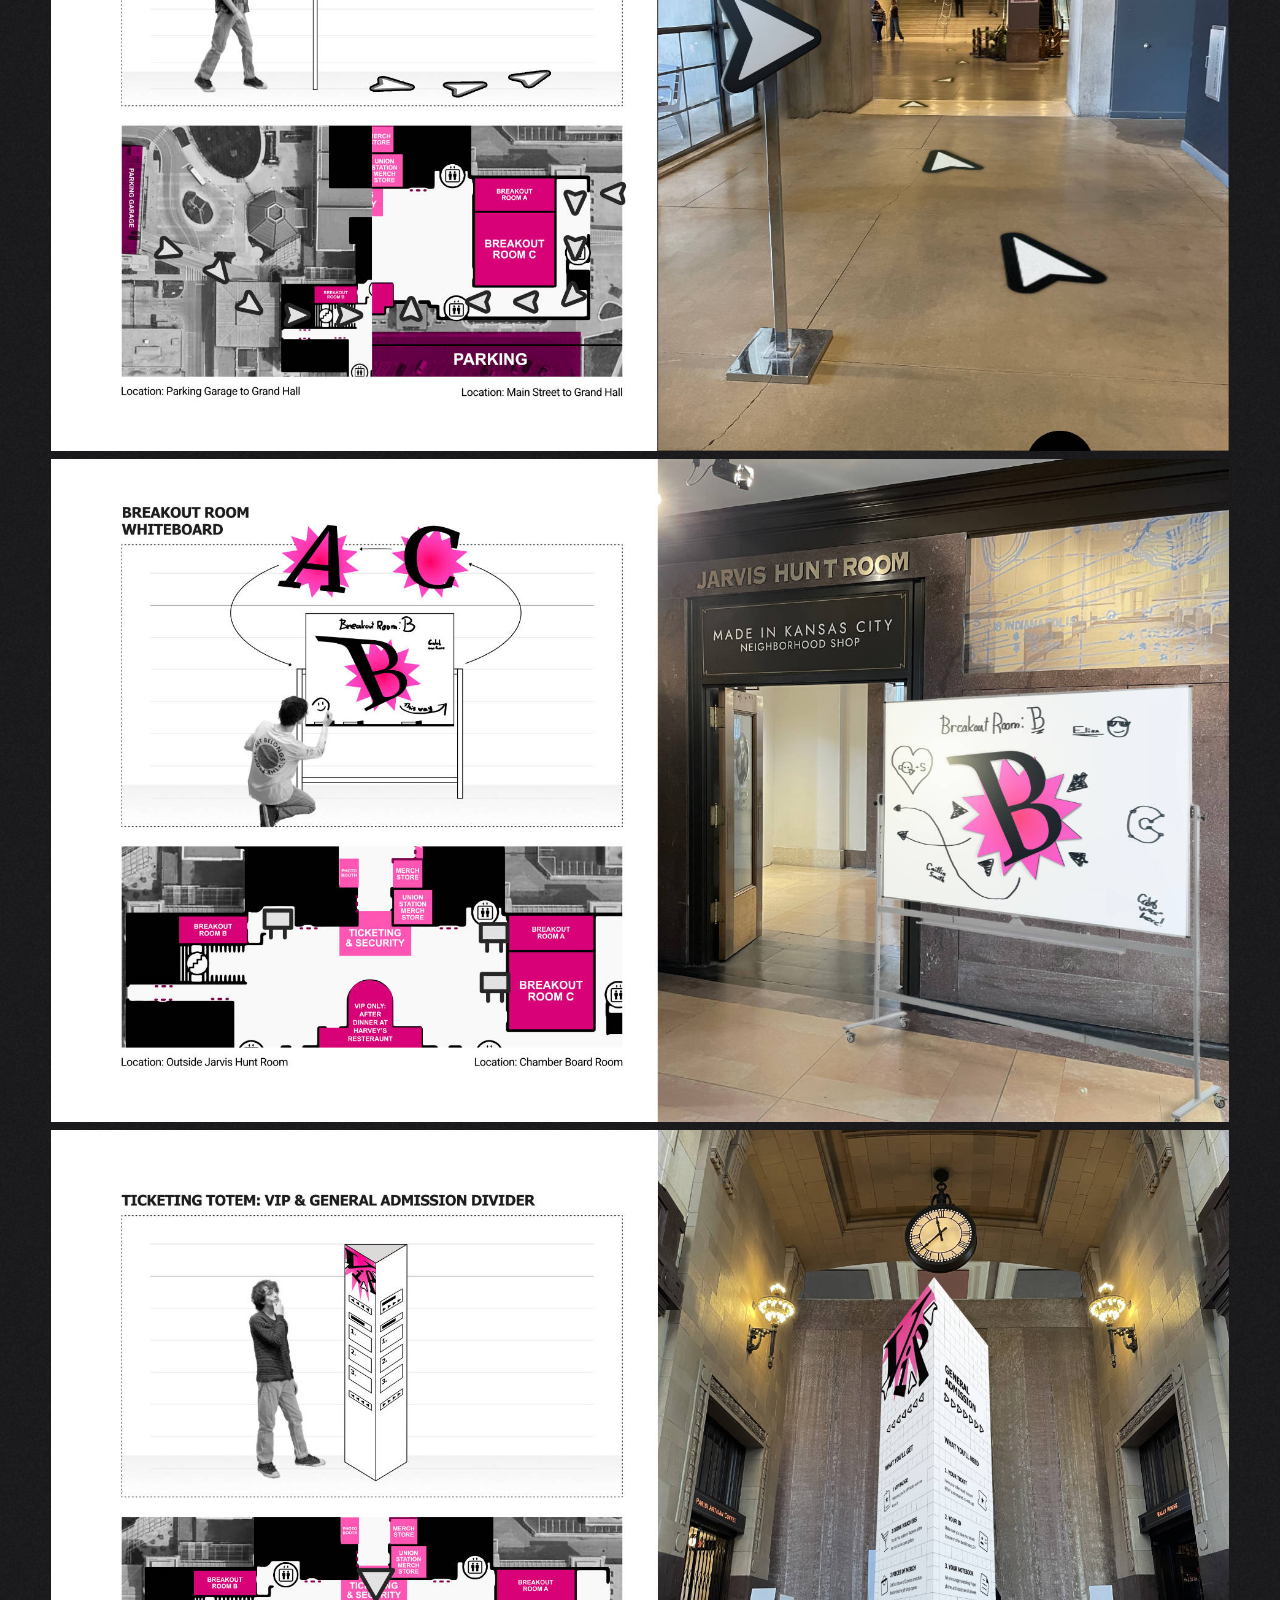
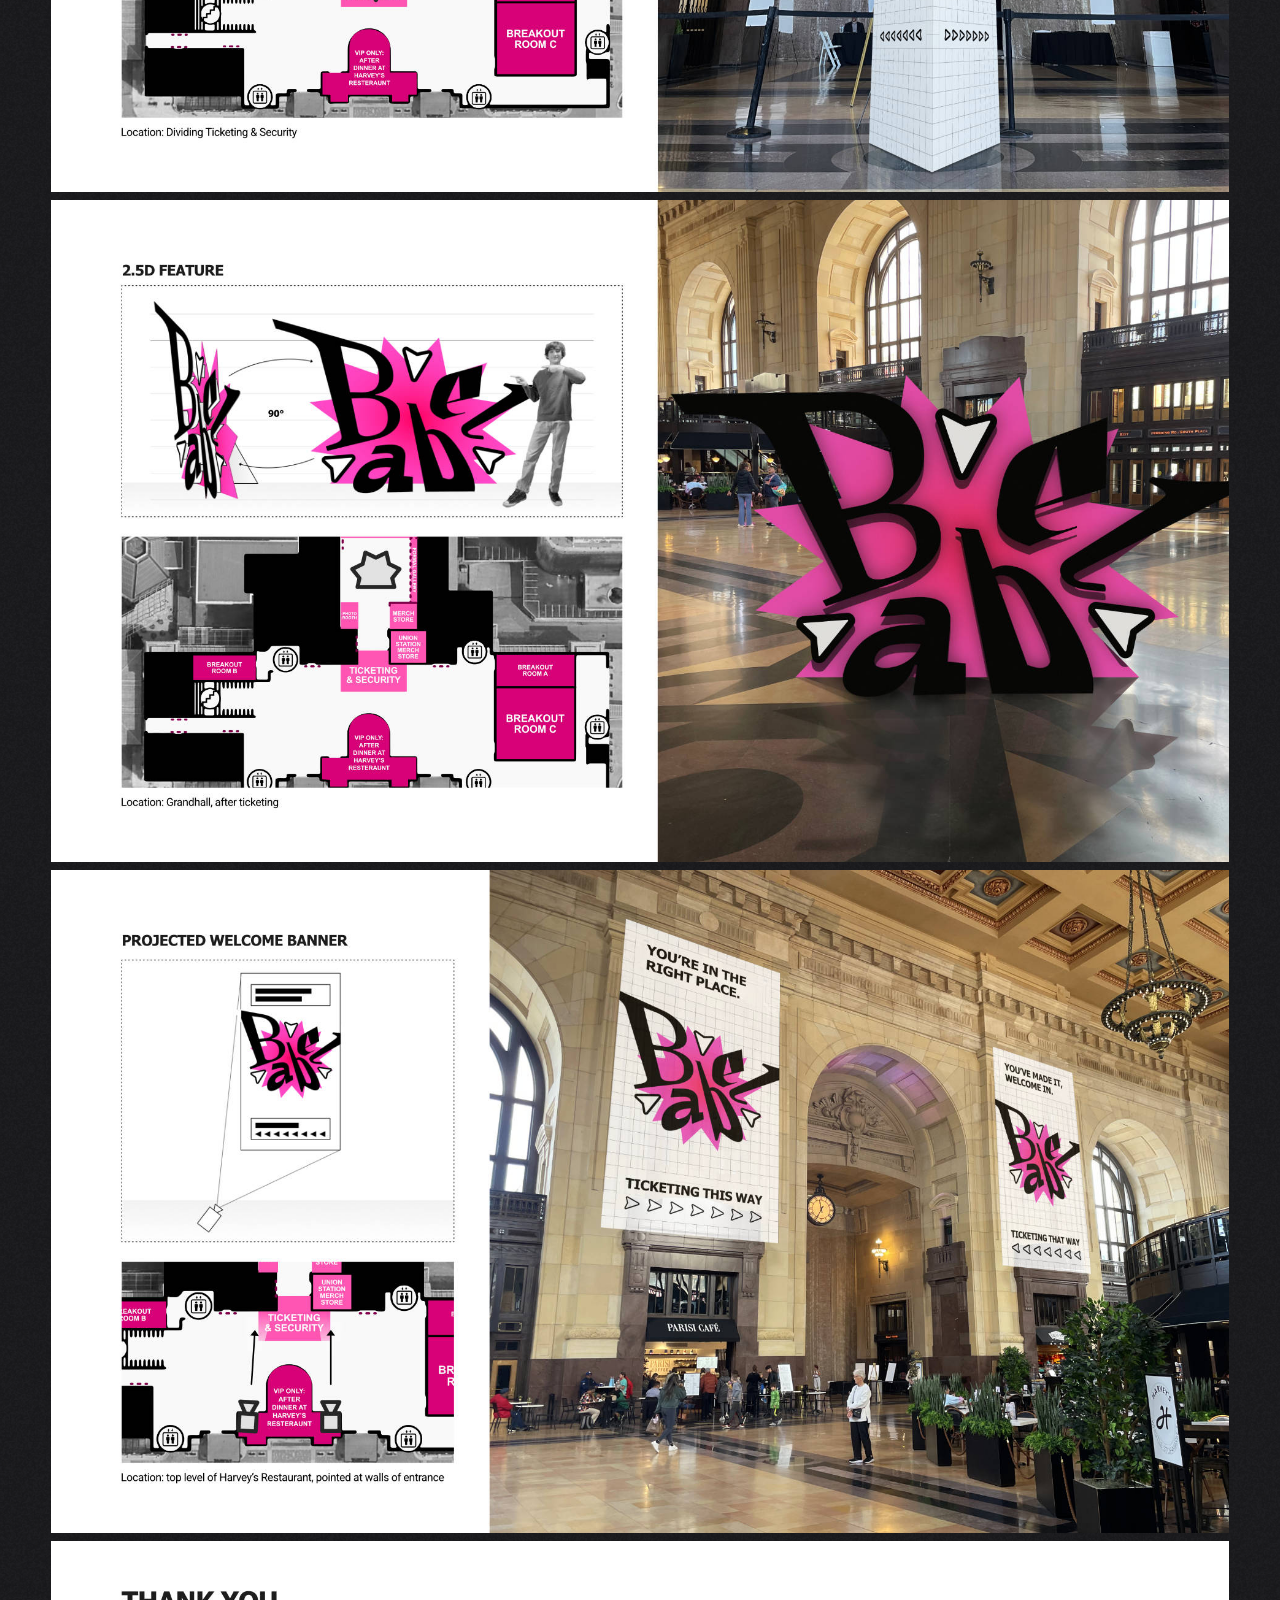
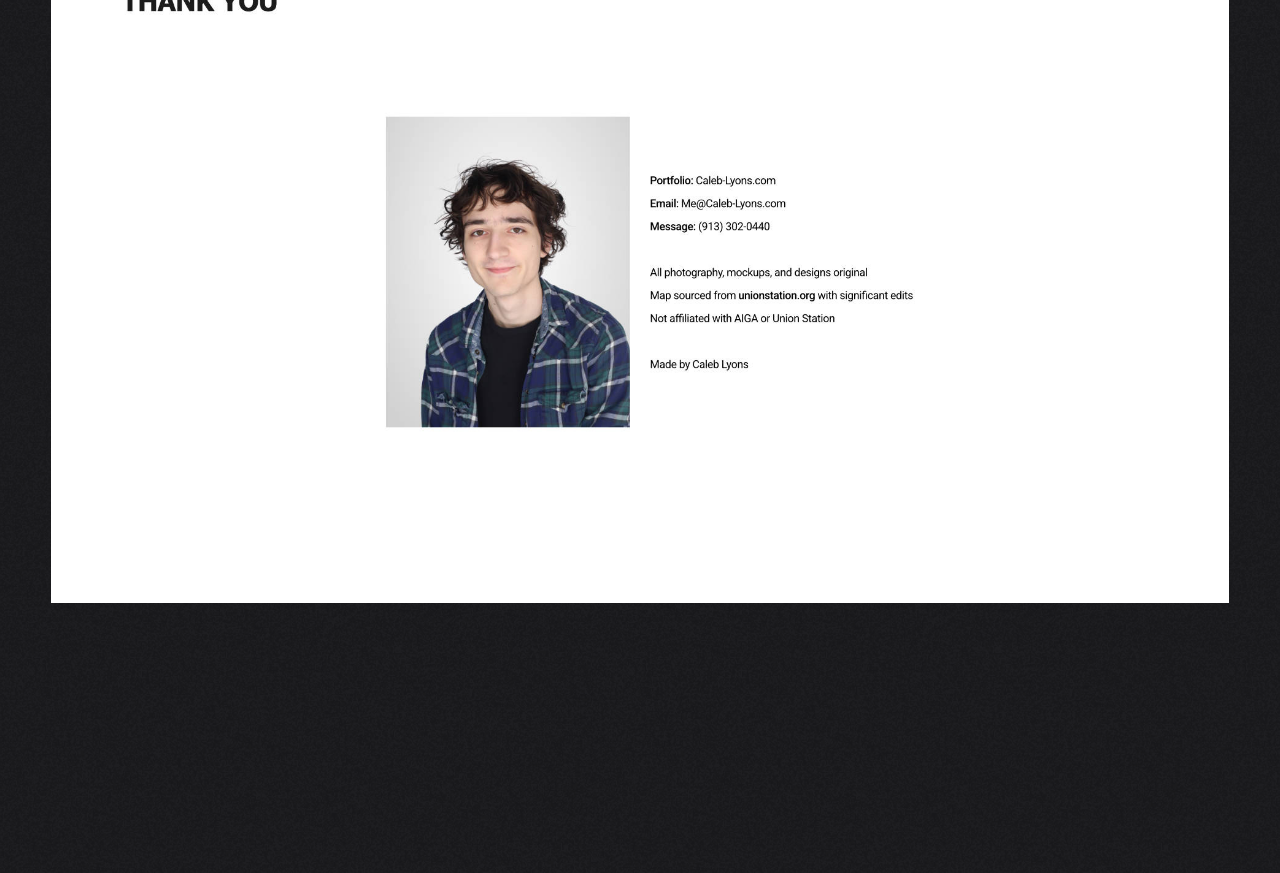
==== commit 39d6afeb: "Add files via upload" ====
--- a/babel.html
+++ b/babel.html
@@ -12,60 +12,74 @@
 
 <body class="project">
 
-  <div class="wrapper">
+<div class="wrapper">
     <div>
-      <h1><button class="nav" popovertarget="nav">Caleb Lyons<img class="down hideOnMobile" src="Icons/down.svg"></button></h1>
+      <h1><a href="./#Projects" class="nav button">Caleb Lyons' Portfolio</a></h1>
+      <a class="button hideOnTablet" href="./#Projects">Projects</a>
       <a class="button hideOnTablet" href="./#about">About</a>
-      <button class="downloads hideOnTablet" popovertarget="downloads">Downloads<img class="down" src="Icons/down.svg"></button>
-      <button class="contacts hideOnMobile" popovertarget="contacts">Contacts<img class="down" src="Icons/down.svg"></button>
+      <button class="contacts hideOnMobile" popovertarget="contacts">Contact Me&nbsp;<img class="down" src="Icons/down.svg"></button>
       <button class="nav showOnMobile" popovertarget="nav"><img src="Icons/menu.svg"></button>
     </div>
   </div>
+  
 
-
-  <div class="menu" id="nav" popover>
-    <ul><nav><li><a href="./#Projects" class="button"><img src="Icons/back.svg">Back to Project Gallery</a></li>
-    <li><a href="./#about" class="button"><img src="Icons/about.svg">About</a></li>
-    <li class="hideOnTablet"><button class="exports" popovertarget="exports"><img src="Icons/export.svg">Export Portfolio as PDF<img class="right" src="Icons/right.svg"></button></li>
-    <li class="showOnTablet"><a href="Downloads/CalebL_Resume.pdf" class="button"><img src="Icons/resume.svg">My Resume</a></li>
-    <li class="showOnTablet"><a href="Downloads/CalebLyons_Portfolio.pdf" class="button"><img src="Icons/letter.svg">Portfolio PDF</a></li>
-    <li><button class="contactsmobile" popovertarget="contactsmobile"><img src="Icons/contact.svg">Contacts<img class="right" src="Icons/right.svg"></button></li>
+  <div class="menu" id="nav" popover><ul><nav>
+      <li><a href="./#Projects" class="button"><img src="Icons/project.svg">&nbsp;&nbsp;Project Gallery</a></li>
+      <li><a href="./#Projects" class="button"><img src="Icons/about.svg">&nbsp;&nbsp;About Me</a></li>
+      <hr>
+      <li class="hideOnTablet"><button class="copy" onclick="copyEmail()"><img src="Icons/mail.svg">&nbsp;&nbsp;C@caleb-lyons.com</button></li>
+      <li class="hideOnTablet"><button class="copy" onclick="copyPhone()"><img src="Icons/phone.svg">&nbsp;&nbsp;913-302-0440</button></li>
+      <li class="showOnTablet"><a href="mailto:C@caleb-lyons.com" class="button" onclick="copyEmail()"><img src="Icons/mail.svg">&nbsp;&nbsp;C@caleb-lyons.com</a></li>
+      <li class="showOnTablet"><a href="tel:+1913-302-0440" class="button" onclick="copyPhone()"><img src="Icons/phone.svg">&nbsp;&nbsp;913-302-0440</a></li>
+      <li><a href="https://www.linkedin.com/in/caleb-mi-lyons/" target="_blank" class="external button"><img src="Icons/LinkedIn.svg">&nbsp;&nbsp;LinkedIn</a></li>
+      <!--
+        <li><a href="Downloads/CalebL_Resume.pdf" class="button"><img src="Icons/resume.svg">&nbsp;&nbsp;Resume PDF</a></li>
+        <li class="showOnTablet"><a href="Downloads/CalebLyons_Portfolio.pdf" class="button"><img src="Icons/letter.svg">&nbsp;&nbsp;Portfolio PDF</a></li>
+        <li><a href="Downloads/CalebLyons_Portfolio.pdf" class="button download" download><img src="Icons/letter.svg">&nbsp;&nbsp;Portfolio PDF</a></li>
+      -->
   </ul></nav></div>
   
-  <div class="menu" id="downloads" popover><ul>
-    <li><a href="Downloads/CalebL_Resume.pdf" class="button download" download><img src="Icons/resume.svg">My Resume</a></li>
-    <li><a href="Downloads/CalebL_Portfolio.pdf" class="button download" download><img src="Icons/screen.svg">Digital Portfolio PDF</a></li>
-    <li><a href="Downloads/CalebLyons_Portfolio.pdf" class="button download" download><img src="Icons/letter.svg">Letter Paper Portfolio PDF</a></li>
-  </ul></div>
-
-  <div class="menu" id="exports" popover><ul>
-    <li><a href="Downloads/CalebL_Portfolio.pdf" class="button download" download><img src="Icons/screen.svg">Digital Presentation ( 4K )</a></li>
-    <li><a href="Downloads/CalebLyons_Portfolio.pdf" class="button download" download><img src="Icons/letter.svg">Letter Paper ( 8.5x11 in )</a></li>
-  </ul></div>
-
-    <div class="menu" id="contacts" popover><ul>
-    <li><button class="copy" onclick="copyEmail()"><img src="Icons/mail.svg">&nbsp;&nbsp;me@caleb-lyons.com</button></li>
-    <li><button class="copy" onclick="copyPhone()"><img src="Icons/phone.svg">&nbsp;&nbsp;913-302-0440</button></li>
+  <div class="menu" id="contacts" popover><ul>
+    <li class="hideOnTablet"><button class="copy" onclick="copyEmail()"><img src="Icons/mail.svg">&nbsp;&nbsp;C@caleb-lyons.com</button></li>
+    <li class="hideOnTablet"><button class="copy" onclick="copyPhone()"><img src="Icons/phone.svg">&nbsp;&nbsp;913-302-0440</button></li>
+    <li class="showOnTablet"><a href="mailto:C@caleb-lyons.com" class="button" onclick="copyEmail()"><img src="Icons/mail.svg">&nbsp;&nbsp;C@caleb-lyons.com</a></li>
+    <li class="showOnTablet"><a href="tel:+1913-302-0440" class="button" onclick="copyPhone()"><img src="Icons/phone.svg">&nbsp;&nbsp;913-302-0440</a></li>
     <li><a href="https://www.linkedin.com/in/caleb-mi-lyons/" target="_blank" class="external button"><img src="Icons/LinkedIn.svg">&nbsp;&nbsp;LinkedIn</a></li>
   </ul></div>
-
-  <div class="menu" id="contactsmobile" popover><ul>
-    <li><a href="mailto:me@caleb-lyons.com" class="button" onclick="copyEmail()"><img src="Icons/mail.svg">&nbsp;&nbsp;me@caleb-lyons.com</a></li>
-    <li><a href="tel:+1913-302-0440" class="button" onclick="copyPhone()"><img src="Icons/phone.svg">&nbsp;&nbsp;913-302-0440</a></li>
-    <li><a href="https://www.linkedin.com/in/caleb-mi-lyons/" target="_blank" class="button"><img src="Icons/LinkedIn.svg">&nbsp;LinkedIn</a></li>
-  </ul></div>
-
 
   <script>
     function copyEmail() {
         navigator.clipboard.writeText
-            ("me@caleb-lyons.com");
+            ("C@caleb-lyons.com");
     }
     function copyPhone() {
         navigator.clipboard.writeText
             ("913 302 0440");
     }
   </script>
+
+
+<!--
+
+
+  <div class="menu" id="downloads" popover><ul>
+    <li><a href="Downloads/CalebL_Resume.pdf" class="button download" download><img src="Icons/resume.svg">&nbsp;&nbsp;My Resume</a></li>
+    <li><a href="Downloads/CalebL_Portfolio.pdf" class="button download" download><img src="Icons/screen.svg">&nbsp;&nbsp;Digital Portfolio PDF</a></li>
+    <li><a href="Downloads/CalebLyons_Portfolio.pdf" class="button download" download><img src="Icons/letter.svg">&nbsp;&nbsp;Letter Paper Portfolio PDF</a></li>
+  </ul></div>
+  
+  <div class="menu" id="exports" popover><ul>
+    <li><a href="Downloads/CalebL_Portfolio.pdf" class="button download" download><img src="Icons/screen.svg">&nbsp;&nbsp;Digital Presentation ( 4K )</a></li>
+    <li><a href="Downloads/CalebLyons_Portfolio.pdf" class="button download" download><img src="Icons/letter.svg">&nbsp;&nbsp;Letter Paper ( 8.5x11 in )</a></li>
+  </ul></div>
+  
+    <div class="menu" id="contactsmobile" popover><ul>
+      <li><button class="copy" onclick="copyEmail()"><img src="Icons/mail.svg">&nbsp;&nbsp;C@caleb-lyons.com</button></li>
+      <li><button class="copy" onclick="copyPhone()"><img src="Icons/phone.svg">&nbsp;&nbsp;913-302-0440</button></li>
+      <li><a href="https://www.linkedin.com/in/caleb-mi-lyons/" target="_blank" class="external button"><img src="Icons/LinkedIn.svg">&nbsp;LinkedIn</a></li>
+    </ul></div>
+  
+  -->
 
 
   <main>
--- a/styles.css
+++ b/styles.css
@@ -18,6 +18,7 @@
 html {
     scroll-behavior: smooth;
     scroll-padding-top: 6rem;
+    scrollbar-width: none;
 }
 
 body {
@@ -242,8 +243,27 @@
 
 }
 
-.hoverbox:hover {
+.hoverbox:hover, .ScrollThumb:hover {
     zoom: 1.02;
+}
+
+.ScrollThumb {
+    margin: 0;
+    display: flex;
+    justify-content: center;
+    align-items: center;
+    height: 100vh;
+    background: #1B120E;
+    background: linear-gradient(180deg, rgba(27, 18, 14, 1) 35%, rgb(55, 27, 13) 100%);
+    position: relative;
+    width: 220px;
+    height: 300px;
+    perspective: 1000px;
+    width: 100%;
+    height: 100%;
+    overflow: visible;
+    transition: zoom 200ms ease-in-out;
+    overflow: hidden;
 }
 
 .button, button {
@@ -566,15 +586,19 @@
             filter: invert(100%);
         }
     }
+    hr {
+        border: 1px solid rgba(255, 255, 255, 0.3);
+        margin: 7px 10px 5px 10px;
+    }
 }
 
 #nav {
     position: fixed;
     position-anchor: nav;
-    position-area: bottom span-right;
+    position-area: bottom span-left;
     min-width: max-content;
     margin: initial;
-    transform: translate(-0.4rem, 0.625rem);
+    transform: translate(0.4rem, 0.625rem);
 }
 
 #downloads {
@@ -811,6 +835,493 @@
     }
 }
 
+.ResponsiveDesign {
+    > div > div {
+        width: 100%;
+        max-width: 200vh;
+        aspect-ratio: 16 / 9;
+        overflow: hidden;
+        max-inline-size: none;
+        background-color: #F0F0F0;
+        background: linear-gradient(90deg,rgba(217, 217, 217, 1) 0%, rgba(240, 240, 240, 1) 50%, rgba(217, 217, 217, 1) 100%);;
+        align-items: center;
+        margin: 0;
+
+        > div, .ScrollThumb {
+            flex: unset;
+            background-size: cover;
+            animation-direction: alternate;
+            animation-iteration-count: infinite;
+            overflow: hidden;
+            position: relative;
+            
+            animation-timing-function: ease-in;
+            background-color: black;
+
+            img {
+                width: 100%;
+                height: 100%;
+                max-inline-size: 100%;
+                position: absolute;
+                margin: 0 !important;
+                aspect-ratio: unset;
+                padding: unset;
+                max-width: unset;
+                max-height: unset;
+                animation-direction: alternate;
+                animation-iteration-count: infinite;
+                animation-name: twoofthree;   
+                animation-duration: 3.75s;
+                animation-timing-function: step-start;
+                object-fit: contain;
+            }
+
+            img:last-child {
+                animation-name: oneofthree;          
+            }
+
+            img:first-child {
+                animation-name: threeofthree;           
+            }
+        }
+
+        .hard {
+            animation-name: hard;
+            animation-duration: 3.75s;
+            width: 21.36%;
+            height: 75.96%;
+        }
+
+        .skinny {
+            animation-name: skinny;
+            animation-duration: 3.75s;
+            width: 21.36%;
+            height: 75.96%;
+        }
+
+        .wide {
+            animation-name: wide;
+            animation-duration: 5s;
+            width: 69.06%;
+            height: 31.57%;
+
+            img:nth-last-child(1) {
+                animation-name: oneoffour;
+                animation-duration: 5s;
+            }
+
+            img:nth-last-child(2) {
+                animation-name: twooffour;
+                animation-duration: 5s;
+            }
+
+            img:nth-last-child(3) {
+                animation-name: threeoffour;
+                animation-duration: 5s;
+            }
+
+            img:nth-last-child(4) {
+                animation-name: fouroffour;
+                animation-duration: 5s;
+            }
+        }
+
+        .scroll {
+            animation-name: scroll;
+            animation-duration: 8.75s;
+            animation-direction: normal;
+            height: 76.44%;
+            width: 22.29%;
+
+            img:nth-last-child(1) {
+                animation-name: scrollone;
+                animation-duration: 8.75s;
+                animation-direction: normal;
+                animation-timing-function: ease-out;
+            }
+            img:nth-last-child(2) {
+                animation-name: scrolltwo;
+                animation-duration: 8.75s;
+                animation-direction: normal;
+                animation-timing-function: ease-out;
+                width: 200%;  
+            }
+            img:nth-last-child(3) {
+                animation-name: scrollthree;
+                animation-duration: 8.75s;
+                animation-direction: normal;
+                animation-timing-function: ease-out;
+                width: 200%;                
+            }
+        }
+    }
+}
+
+@keyframes hard {
+    0% {
+        width: 23.96%;
+        height: 35.46%;   
+    }
+
+    23% {
+        width: 23.96%;
+        height: 35.46%;  
+    }
+    
+    26% {
+        width: 21.41%;
+        height: 31.67%;
+    }
+    
+    73% {
+        width: 21.41%;
+        height: 31.67%;
+    }
+    
+    76% {
+        width: 17.81%;
+        height: 31.67%;   
+    }
+    
+    100% {
+        width: 17.81%;
+        height: 31.67%;
+    }
+}
+@keyframes skinny {
+    0% {
+        width: 21.36%;   
+    }
+
+    23% {
+        width: 21.36%; 
+    }
+    
+    26% {
+        width: 11.35%;
+    }
+    
+    73% {
+        width: 11.35%;    
+    }
+    
+    76% {
+        width: 9.11%;       
+    }
+    
+    100% {
+        width: 9.11%;      
+    }
+}
+
+@keyframes oneofthree {
+    0% {
+        opacity: 1;      
+    }
+
+    23% {
+        opacity: 1;
+    }
+    
+    26% {
+        opacity: 0;
+    }
+    
+    100% {
+        opacity: 0;      
+    }
+}
+
+@keyframes twoofthree {
+    0% {
+        opacity: 0;      
+    }
+
+    23% {
+        opacity: 0;
+    }
+    
+    26% {
+        opacity: 1;
+    }
+    
+    73% {
+        opacity: 1;    
+    }
+    
+    76% {
+        opacity: 0;       
+    }
+    
+    100% {
+        opacity: 0;      
+    }
+}
+
+@keyframes threeofthree {
+    0% {
+        opacity: 0;      
+    }
+
+    73% {
+        opacity: 0;    
+    }
+    
+    76% {
+        opacity: 1;       
+    }
+    
+    100% {
+        opacity: 1;      
+    }
+}
+
+@keyframes wide {
+    0% {
+        width: 69.11%;
+        height: 31.67%;
+    }
+    15% {
+        width: 69.11%;
+        height: 31.67%;
+    }
+    17% {
+        width: 51.84%;
+        height: 11.40%;
+    }
+    49% {
+        width: 51.84%;
+        height: 11.40%;
+    }
+    51% {
+        width: 22.79%;
+        height: 12.66%;
+    }
+    82% {
+        width: 22.79%;
+        height: 12.66%;
+    }
+    84% {
+        width: 22.79%;
+        height: 6.38888888%;
+    }
+    100% {
+        width: 22.79%;
+        height: 6.38888888%;
+    }
+}
+
+@keyframes oneoffour {
+    0% {
+        opacity: 1;
+    }
+    15% {
+        opacity: 1;
+    }
+    17% {
+        opacity: 0;
+    }
+
+    100% {
+        opacity: 0;
+    }
+}
+@keyframes twooffour {
+    0% {
+        opacity: 0;
+    }
+    15% {
+        opacity: 0;
+    }
+    17% {
+        opacity: 1;
+    }
+    49% {
+        opacity: 1;
+    }
+    51% {
+        opacity: 0;
+    }
+
+    100% {
+        opacity: 0;
+    }
+}
+@keyframes threeoffour {
+    0% {
+        opacity: 0;
+    }
+    
+    49% {
+        opacity: 0;
+    }
+    51% {
+        opacity: 1;
+    }
+    82% {
+        opacity: 1;
+    }
+    84% {
+        opacity: 0;
+    }
+    100% {
+        opacity: 0;
+    }
+}
+@keyframes fouroffour {
+    0% {
+        opacity: 0;
+    }
+    
+    82% {
+        opacity: 0;
+    }
+    84% {
+        opacity: 1;
+    }
+    100% {
+        opacity: 1;
+    }
+}
+
+@keyframes scroll {
+    0% {
+        height: 76.44%;
+        width: 22.29%;
+    }
+    7% {
+        height: 76.44%;
+        width: 22.29%;
+    }
+    8% {
+        height: 49.53%;
+        width: 22.29%;
+    }
+    24% {
+        height: 49.53%;
+        width: 22.29%;
+    }
+    28% {
+        height: 49.53%;
+        width: 22.29%;
+    }
+    41% {
+        height: 49.53%;
+        width: 22.29%;
+    }
+    42% {
+        height: 39.62%;
+        width: 22.29%;
+    }
+    57% {
+        height: 39.62%;
+        width: 22.29%;
+    }
+    58% {
+        height: 39.62%;
+        width: 22.29%;
+    }
+    74% {
+        height: 39.62%;
+        width: 22.29%;
+    }
+    75% {
+        height: 49.53%;
+        width: 22.29%;
+    }
+    91% {
+        height: 49.53%;
+        width: 22.29%;
+    }  
+    92% {
+        height: 76.44%;
+        width: 22.29%;
+    }  
+    100% {
+        height: 76.44%;
+        width: 22.29%;
+    }  
+}
+
+@keyframes scrollone {
+    0% {
+        display: flex;
+    }
+    7% {
+        display: none;
+    }
+    8% {
+        display: none;
+    }
+    
+    91% {
+        display: none;
+    }  
+    92% {
+        display: none;
+    }  
+    100% {
+        display: flex;
+    }  
+}
+
+@keyframes scrolltwo {
+
+    22% {
+        display: flex;
+        translate: 0%;
+    }
+    26% {
+        translate: -50%;
+    }
+    41% {
+        display: none;
+    }
+    42% {
+        display: none;
+        translate: -50%;
+    }
+
+    74% {
+        display: none;
+        translate: 0%;
+    }
+    75% {
+        display: none;
+    }
+    91% {
+        display: flex;
+    }  
+    92% {
+        display: none;
+    }  
+    100% {
+        display: none;
+    }  
+}
+
+@keyframes scrollthree {
+    0% {
+        translate: -50%;
+    }
+    55% {
+        translate: -50%;
+    }
+    60% {
+        translate: 0%;
+    }
+    74% {
+        display: flex;
+    }
+    75% {
+        display: none;
+    }
+
+    100% {
+        display: none;
+    }  
+}
+
 .project:has(#book) {
     margin: calc(4vw + 3rem) 2vw 0 2vw;
 
@@ -830,7 +1341,7 @@
             max-inline-size: none;
             z-index: 999;
             box-shadow: 0 0.0 0.625rem 0 rgba(0, 0, 0, 0.5);
-            transition: 0.075s;
+            transition: 0.073.75s;
 
             
             img {
@@ -874,7 +1385,7 @@
                     position: absolute;
                     transform-origin: left;
                     aspect-ratio: 1.414 / 1;
-                    transition: transform 0.5s;
+                    transition: transform 0.3s;
                     border-radius: 0;
                     }
                     img:last-child {
@@ -997,10 +1508,6 @@
         content: url(Icons/download.svg);
     }
 
-    .external img {
-        content: url(Icons/external.svg);
-    }
-
     .read:has(~ input[type="checkbox"]:checked) .showOnTablet {
         display: block !important;
     }
@@ -1061,7 +1568,6 @@
                 flex-direction: row;
                 overflow-x: scroll;
                 position: relative;
-                aspect-ratio: unset;
                 transform: unset;
                 translate: unset;
 
@@ -1072,9 +1578,6 @@
                 img {
                     width: 100vh;
                     height: min-content;
-                    max-height: 80%;
-                    position: relative;
-                    aspect-ratio: unset;
                 }
 
                 :first-child {
@@ -1086,6 +1589,14 @@
                 }
             }
         } 
+    }
+
+    .ResponsiveDesign > div > div {
+            height: 50%;
+            width: unset;
+            max-width: unset;
+            aspect-ratio: 16 / 9;
+            overflow: visible;
     }
 
     #box {
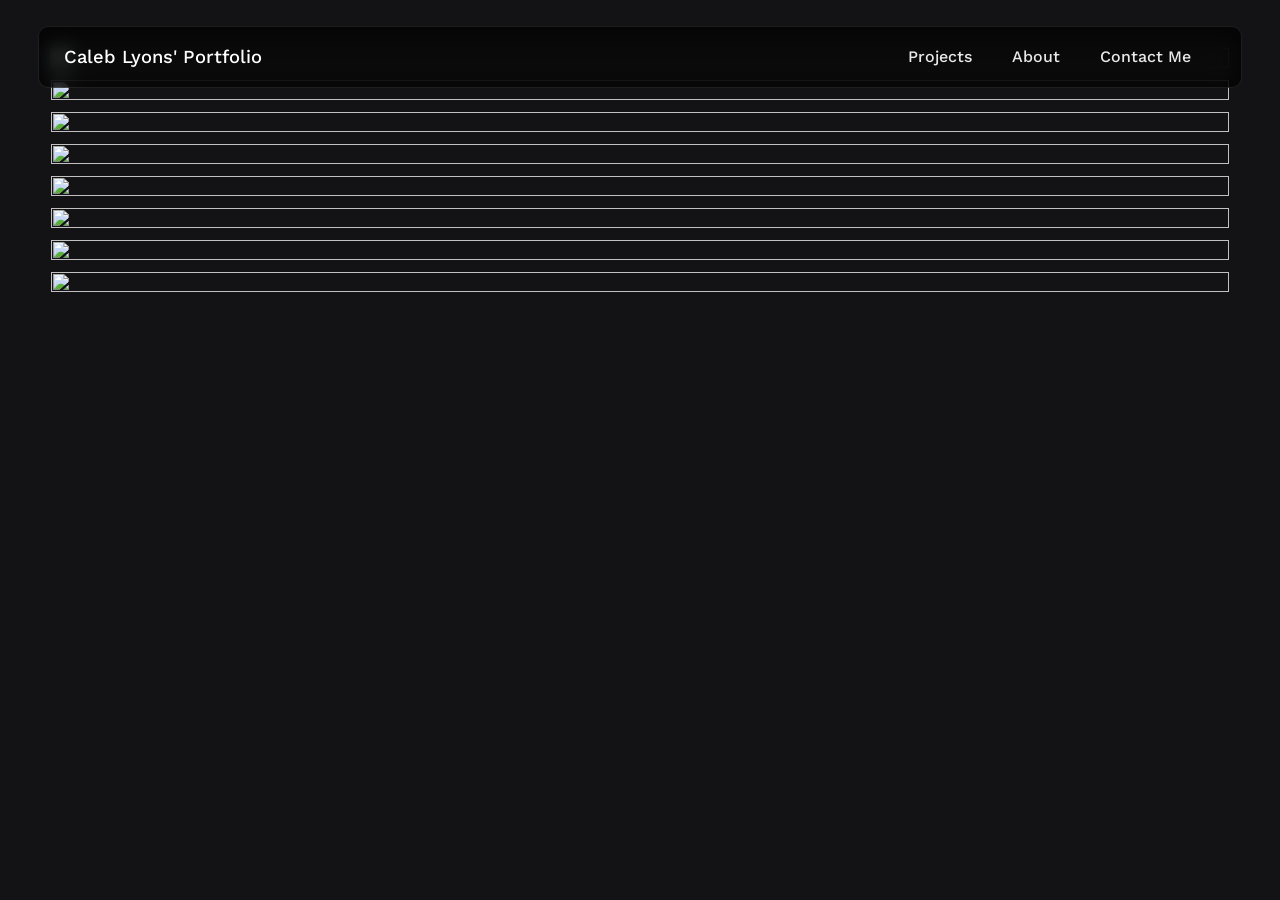
==== commit a92b5513: "Add files via upload" ====
--- a/babel.html
+++ b/babel.html
@@ -6,7 +6,7 @@
   <meta charset="utf-8">
   <meta name="viewport" content="width=device-width, initial-scale=1">
   <title>Caleb Lyons: Branding, Signage, and Application</title>
-  <link rel="icon" type="image/svg" href="Icons/favicon.svg">
+  <link rel="icon" type="image/svg" href="Icons/caleb-lyons.com_favicon.svg">
   <link href="styles.css" rel="stylesheet" type="text/css">
 </head>
 
@@ -17,34 +17,34 @@
       <h1><a href="./#Projects" class="nav button">Caleb Lyons' Portfolio</a></h1>
       <a class="button hideOnTablet" href="./#Projects">Projects</a>
       <a class="button hideOnTablet" href="./#about">About</a>
-      <button class="contacts hideOnMobile" popovertarget="contacts">Contact Me&nbsp;<img class="down" src="Icons/down.svg"></button>
-      <button class="nav showOnMobile" popovertarget="nav"><img src="Icons/menu.svg"></button>
+      <button class="contacts hideOnMobile" popovertarget="contacts">Contact Me&nbsp;<img class="down" src="Icons/caleb-lyons.com_down.svg"></button>
+      <button class="nav showOnMobile" popovertarget="nav"><img src="Icons/caleb-lyons.com_menu.svg"></button>
     </div>
   </div>
   
 
   <div class="menu" id="nav" popover><ul><nav>
-      <li><a href="./#Projects" class="button"><img src="Icons/project.svg">&nbsp;&nbsp;Project Gallery</a></li>
-      <li><a href="./#Projects" class="button"><img src="Icons/about.svg">&nbsp;&nbsp;About Me</a></li>
+      <li><a href="./#Projects" class="button"><img src="Icons/caleb-lyons.com_project.svg">&nbsp;&nbsp;Project Gallery</a></li>
+      <li><a href="./#Projects" class="button"><img src="Icons/caleb-lyons.com_about.svg">&nbsp;&nbsp;About Me</a></li>
       <hr>
-      <li class="hideOnTablet"><button class="copy" onclick="copyEmail()"><img src="Icons/mail.svg">&nbsp;&nbsp;C@caleb-lyons.com</button></li>
-      <li class="hideOnTablet"><button class="copy" onclick="copyPhone()"><img src="Icons/phone.svg">&nbsp;&nbsp;913-302-0440</button></li>
-      <li class="showOnTablet"><a href="mailto:C@caleb-lyons.com" class="button" onclick="copyEmail()"><img src="Icons/mail.svg">&nbsp;&nbsp;C@caleb-lyons.com</a></li>
-      <li class="showOnTablet"><a href="tel:+1913-302-0440" class="button" onclick="copyPhone()"><img src="Icons/phone.svg">&nbsp;&nbsp;913-302-0440</a></li>
-      <li><a href="https://www.linkedin.com/in/caleb-mi-lyons/" target="_blank" class="external button"><img src="Icons/LinkedIn.svg">&nbsp;&nbsp;LinkedIn</a></li>
+      <li class="hideOnTablet"><button class="copy" onclick="copyEmail()"><img src="Icons/caleb-lyons.com_mail.svg">&nbsp;&nbsp;C@caleb-lyons.com</button></li>
+      <li class="hideOnTablet"><button class="copy" onclick="copyPhone()"><img src="Icons/caleb-lyons.com_phone.svg">&nbsp;&nbsp;913-302-0440</button></li>
+      <li class="showOnTablet"><a href="mailto:C@caleb-lyons.com" class="button" onclick="copyEmail()"><img src="Icons/caleb-lyons.com_mail.svg">&nbsp;&nbsp;C@caleb-lyons.com</a></li>
+      <li class="showOnTablet"><a href="tel:+1913-302-0440" class="button" onclick="copyPhone()"><img src="Icons/caleb-lyons.com_phone.svg">&nbsp;&nbsp;913-302-0440</a></li>
+      <li><a href="https://www.linkedin.com/in/caleb-mi-lyons/" target="_blank" class="external button"><img src="Icons/caleb-lyons.com_LinkedIn.svg">&nbsp;&nbsp;LinkedIn</a></li>
       <!--
-        <li><a href="Downloads/CalebL_Resume.pdf" class="button"><img src="Icons/resume.svg">&nbsp;&nbsp;Resume PDF</a></li>
-        <li class="showOnTablet"><a href="Downloads/CalebLyons_Portfolio.pdf" class="button"><img src="Icons/letter.svg">&nbsp;&nbsp;Portfolio PDF</a></li>
-        <li><a href="Downloads/CalebLyons_Portfolio.pdf" class="button download" download><img src="Icons/letter.svg">&nbsp;&nbsp;Portfolio PDF</a></li>
+        <li><a href="Downloads/CalebL_Resume.pdf" class="button"><img src="Icons/caleb-lyons.com_resume.svg">&nbsp;&nbsp;Resume PDF</a></li>
+        <li class="showOnTablet"><a href="Downloads/CalebLyons_Portfolio.pdf" class="button"><img src="Icons/caleb-lyons.com_letter.svg">&nbsp;&nbsp;Portfolio PDF</a></li>
+        <li><a href="Downloads/CalebLyons_Portfolio.pdf" class="button download" download><img src="Icons/caleb-lyons.com_letter.svg">&nbsp;&nbsp;Portfolio PDF</a></li>
       -->
   </ul></nav></div>
   
   <div class="menu" id="contacts" popover><ul>
-    <li class="hideOnTablet"><button class="copy" onclick="copyEmail()"><img src="Icons/mail.svg">&nbsp;&nbsp;C@caleb-lyons.com</button></li>
-    <li class="hideOnTablet"><button class="copy" onclick="copyPhone()"><img src="Icons/phone.svg">&nbsp;&nbsp;913-302-0440</button></li>
-    <li class="showOnTablet"><a href="mailto:C@caleb-lyons.com" class="button" onclick="copyEmail()"><img src="Icons/mail.svg">&nbsp;&nbsp;C@caleb-lyons.com</a></li>
-    <li class="showOnTablet"><a href="tel:+1913-302-0440" class="button" onclick="copyPhone()"><img src="Icons/phone.svg">&nbsp;&nbsp;913-302-0440</a></li>
-    <li><a href="https://www.linkedin.com/in/caleb-mi-lyons/" target="_blank" class="external button"><img src="Icons/LinkedIn.svg">&nbsp;&nbsp;LinkedIn</a></li>
+    <li class="hideOnTablet"><button class="copy" onclick="copyEmail()"><img src="Icons/caleb-lyons.com_mail.svg">&nbsp;&nbsp;C@caleb-lyons.com</button></li>
+    <li class="hideOnTablet"><button class="copy" onclick="copyPhone()"><img src="Icons/caleb-lyons.com_phone.svg">&nbsp;&nbsp;913-302-0440</button></li>
+    <li class="showOnTablet"><a href="mailto:C@caleb-lyons.com" class="button" onclick="copyEmail()"><img src="Icons/caleb-lyons.com_mail.svg">&nbsp;&nbsp;C@caleb-lyons.com</a></li>
+    <li class="showOnTablet"><a href="tel:+1913-302-0440" class="button" onclick="copyPhone()"><img src="Icons/caleb-lyons.com_phone.svg">&nbsp;&nbsp;913-302-0440</a></li>
+    <li><a href="https://www.linkedin.com/in/caleb-mi-lyons/" target="_blank" class="external button"><img src="Icons/caleb-lyons.com_LinkedIn.svg">&nbsp;&nbsp;LinkedIn</a></li>
   </ul></div>
 
   <script>
@@ -63,20 +63,20 @@
 
 
   <div class="menu" id="downloads" popover><ul>
-    <li><a href="Downloads/CalebL_Resume.pdf" class="button download" download><img src="Icons/resume.svg">&nbsp;&nbsp;My Resume</a></li>
-    <li><a href="Downloads/CalebL_Portfolio.pdf" class="button download" download><img src="Icons/screen.svg">&nbsp;&nbsp;Digital Portfolio PDF</a></li>
-    <li><a href="Downloads/CalebLyons_Portfolio.pdf" class="button download" download><img src="Icons/letter.svg">&nbsp;&nbsp;Letter Paper Portfolio PDF</a></li>
+    <li><a href="Downloads/CalebL_Resume.pdf" class="button download" download><img src="Icons/caleb-lyons.com_resume.svg">&nbsp;&nbsp;My Resume</a></li>
+    <li><a href="Downloads/CalebL_Portfolio.pdf" class="button download" download><img src="Icons/caleb-lyons.com_screen.svg">&nbsp;&nbsp;Digital Portfolio PDF</a></li>
+    <li><a href="Downloads/CalebLyons_Portfolio.pdf" class="button download" download><img src="Icons/caleb-lyons.com_letter.svg">&nbsp;&nbsp;Letter Paper Portfolio PDF</a></li>
   </ul></div>
   
   <div class="menu" id="exports" popover><ul>
-    <li><a href="Downloads/CalebL_Portfolio.pdf" class="button download" download><img src="Icons/screen.svg">&nbsp;&nbsp;Digital Presentation ( 4K )</a></li>
-    <li><a href="Downloads/CalebLyons_Portfolio.pdf" class="button download" download><img src="Icons/letter.svg">&nbsp;&nbsp;Letter Paper ( 8.5x11 in )</a></li>
+    <li><a href="Downloads/CalebL_Portfolio.pdf" class="button download" download><img src="Icons/caleb-lyons.com_screen.svg">&nbsp;&nbsp;Digital Presentation ( 4K )</a></li>
+    <li><a href="Downloads/CalebLyons_Portfolio.pdf" class="button download" download><img src="Icons/caleb-lyons.com_letter.svg">&nbsp;&nbsp;Letter Paper ( 8.5x11 in )</a></li>
   </ul></div>
   
     <div class="menu" id="contactsmobile" popover><ul>
-      <li><button class="copy" onclick="copyEmail()"><img src="Icons/mail.svg">&nbsp;&nbsp;C@caleb-lyons.com</button></li>
-      <li><button class="copy" onclick="copyPhone()"><img src="Icons/phone.svg">&nbsp;&nbsp;913-302-0440</button></li>
-      <li><a href="https://www.linkedin.com/in/caleb-mi-lyons/" target="_blank" class="external button"><img src="Icons/LinkedIn.svg">&nbsp;LinkedIn</a></li>
+      <li><button class="copy" onclick="copyEmail()"><img src="Icons/caleb-lyons.com_mail.svg">&nbsp;&nbsp;C@caleb-lyons.com</button></li>
+      <li><button class="copy" onclick="copyPhone()"><img src="Icons/caleb-lyons.com_phone.svg">&nbsp;&nbsp;913-302-0440</button></li>
+      <li><a href="https://www.linkedin.com/in/caleb-mi-lyons/" target="_blank" class="external button"><img src="Icons/caleb-lyons.com_LinkedIn.svg">&nbsp;LinkedIn</a></li>
     </ul></div>
   
   -->
@@ -85,14 +85,14 @@
   <main>
 
     <div>
-      <img src="Images/Babel/1.jpg" loading="lazy">
-      <img src="Images/Babel/2.jpg" loading="lazy">
-      <img src="Images/Babel/3.jpg" loading="lazy">
-      <img src="Images/Babel/4.jpg" loading="lazy">
-      <img src="Images/Babel/5.jpg" loading="lazy">
-      <img src="Images/Babel/6.jpg" loading="lazy">
-      <img src="Images/Babel/7.jpg" loading="lazy">
-      <img src="Images/Babel/8.jpg" loading="lazy">
+      <img src="Images/babel/caleb-lyons.com_SignageDesign_1.webp" loading="lazy">
+      <img src="Images/babel/caleb-lyons.com_SignageDesign_2.webp" loading="lazy">
+      <img src="Images/babel/caleb-lyons.com_SignageDesign_3.webp" loading="lazy">
+      <img src="Images/babel/caleb-lyons.com_SignageDesign_4.webp" loading="lazy">
+      <img src="Images/babel/caleb-lyons.com_SignageDesign_5.webp" loading="lazy">
+      <img src="Images/babel/caleb-lyons.com_SignageDesign_6.webp" loading="lazy">
+      <img src="Images/babel/caleb-lyons.com_SignageDesign_7.webp" loading="lazy">
+      <img src="Images/babel/caleb-lyons.com_SignageDesign_8.webp" loading="lazy">
     </div>
     
   </main>
--- a/styles.css
+++ b/styles.css
@@ -133,8 +133,8 @@
                 display: flex;
                 flex-direction: row;
                 padding: 0.75rem 1rem;
-                margin: 0;
-                align-self: end;
+                margin: auto 0 0 0;
+                align-self: flex-end;
                 transition: 200ms ease-in-out;
                 height: fit-content;
 
@@ -145,11 +145,13 @@
                 img {
                     margin-left: auto;
                     width: 1.5rem;
+                    position: relative;
                     height: 1.5rem;
                     rotate: 180deg;
                     filter: invert(1);
                     z-index: -1;
                     z-index: 2;
+                    animation: none;
                 }
             }
         }
@@ -172,16 +174,12 @@
     display: flex;
     justify-content: center;
     align-items: center;
-    height: 100vh;
     background: #1B120E;
     background: linear-gradient(180deg, rgba(27, 18, 14, 1) 35%, rgb(55, 27, 13) 100%);
     position: relative;
-    width: 220px;
-    height: 300px;
     perspective: 1000px;
     width: 100%;
     height: 100%;
-    overflow: visible;
     transition: zoom 200ms ease-in-out;
     overflow: hidden;
 
@@ -193,7 +191,7 @@
         transform-style: preserve-3d;
         overflow: visible;
         max-inline-size: none;
-        zoom: calc(max(33vw, min(45vw, calc(39.75rem - 3vw))) / 420px);
+        zoom: calc(max(33vw, min(45vw, 39.75rem - 3vw)) / 420px);
 
         .side{
             position: absolute;
@@ -209,14 +207,14 @@
     
     #front {
         transform: translateZ(60.5px);
-        background-image: url(Images/Copperpot/Mobile_Front.webp);
+        background-image: url(Images/Copperpot/caleb-lyons.com_PackagingDesign_Mobile_Front.webp);
         background-color: #CC954E;
     }
 
     #right {
         width: 121px;
         transform: rotateY(90deg) translateZ(181px);
-        background-image: url(Images/Copperpot/Mobile_Right.webp);
+        background-image: url(Images/Copperpot/caleb-lyons.com_PackagingDesign_Mobile_Right.webp);
     }
     
     #back {
@@ -226,45 +224,63 @@
     #left {
         width: 121px;
         transform: rotateY(-90deg) translateZ(60.5px);
-        background-image: url(Images/Copperpot/Mobile_Left.webp);
+        background-image: url(Images/Copperpot/caleb-lyons.com_PackagingDesign_Mobile_Left.webp);
     }
 
     #top {
         height: 121px;
         transform: rotateX(90deg) translateZ(60.5px);
-        background-image: url(Images/Copperpot/Mobile_Top.webp);
+        background-image: url(Images/Copperpot/caleb-lyons.com_PackagingDesign_Mobile_Top.webp);
     }
 
     #bottom {
         height: 121px;
         transform: rotateX(-90deg) translateZ(269.5px);
-        background-image: url(Images/Copperpot/Mobile_Bottom.webp)
-    }
-
-}
-
-.hoverbox:hover, .ScrollThumb:hover {
+        background-image: url(Images/Copperpot/caleb-lyons.com_PackagingDesign_Mobile_Bottom.webp)
+    }
+
+}
+
+.hoverbox:hover {
     zoom: 1.02;
 }
 
-.ScrollThumb {
+.HardThumb {
     margin: 0;
     display: flex;
     justify-content: center;
     align-items: center;
-    height: 100vh;
-    background: #1B120E;
-    background: linear-gradient(180deg, rgba(27, 18, 14, 1) 35%, rgb(55, 27, 13) 100%);
+    background: gray;
     position: relative;
-    width: 220px;
-    height: 300px;
-    perspective: 1000px;
     width: 100%;
     height: 100%;
-    overflow: visible;
     transition: zoom 200ms ease-in-out;
     overflow: hidden;
-}
+    
+    div:first-child {
+        width: 89.32%;
+        height: 74.37%;
+        animation-name: HardThumb;
+        animation-duration: 3.75s;
+        transition: 200ms ease-in-out;
+
+        img {
+            z-index: unset;
+            object-fit: contain;
+        }
+    }
+}
+
+.HardThumb:hover {
+
+    img {
+        transform: none !important;
+    }
+    div:first-child {
+        transform: scale(1.02);
+    }
+}
+
 
 .button, button {
     font-family: WorkSans, "WorkSans", sans-serif;
@@ -648,8 +664,8 @@
     width: 100vw;
     height: 101vh;
     background: 
-        url(Images/nois.gif),
-        url(Images/splashpage.webp);
+        url(Images/caleb-lyons.com_nois.gif),
+        url(Images/caleb-lyons.com_splashpage.webp);
     background-repeat: repeat, no-repeat;
     background-color: #131315;
     background-size: 600px, cover;
@@ -731,28 +747,28 @@
 }
 
 .copy:hover img {
-    content: url(Icons/copy.svg);
+    content: url(Icons/caleb-lyons.com_copy.svg);
 }
 
 .copy:active img {
-    content: url(Icons/copied.svg);
+    content: url(Icons/caleb-lyons.com_copied.svg);
 }
 
 .download:hover img {
-    content: url(Icons/download.svg);
+    content: url(Icons/caleb-lyons.com_download.svg);
 }
 
 .download:active img {
-    content: url(Icons/downloaded.svg);
+    content: url(Icons/caleb-lyons.com_downloaded.svg);
 }
 
 .external:hover img {
-    content: url(Icons/external.svg);
+    content: url(Icons/caleb-lyons.com_external.svg);
 }
 
 .project {
     background-color: #131315;
-    background-image: url(Images/noise.gif);
+    background-image: url(Images/caleb-lyons.com_noise.gif);
     background-repeat: repeat;
     background-size: 600px;
     background-position: center;
@@ -806,22 +822,22 @@
     }
     
     .front {
-        background-image: url(Images/Copperpot/Front.webp);
+        background-image: url(Images/Copperpot/caleb-lyons.com_PackagingDesign_Front.webp);
         width: 55dvh;
     }
     
     .right {
-        background-image: url(Images/Copperpot/Right.webp);
+        background-image: url(Images/Copperpot/caleb-lyons.com_PackagingDesign_Right.webp);
         width: 27.5dvh;
     }
     
     .back {
-        background-image: url(Images/Copperpot/Back.webp);
+        background-image: url(Images/Copperpot/caleb-lyons.com_PackagingDesign_Back.webp);
         width: 55dvh;
     }
     
     .left {
-        background-image: url(Images/Copperpot/Left.webp);
+        background-image: url(Images/Copperpot/caleb-lyons.com_PackagingDesign_Left.webp);
         width: 27.5dvh;
     }
     
@@ -835,128 +851,157 @@
     }
 }
 
-.ResponsiveDesign {
-    > div > div {
-        width: 100%;
-        max-width: 200vh;
-        aspect-ratio: 16 / 9;
+.ResponsiveDesign > div > div, .HardThumb {
+    width: 100%;
+    max-width: 200vh;
+    aspect-ratio: 16 / 9;
+    overflow: hidden;
+    max-inline-size: none;
+    background-color: #F0F0F0;
+    background: linear-gradient(90deg,rgba(217, 217, 217, 1) 0%, rgba(240, 240, 240, 1) 50%, rgba(217, 217, 217, 1) 100%);;
+    align-items: center;
+    margin: 0;
+
+    > div {
+        flex: unset;
+        background-size: cover;
+        animation-direction: alternate;
+        animation-iteration-count: infinite;
         overflow: hidden;
-        max-inline-size: none;
-        background-color: #F0F0F0;
-        background: linear-gradient(90deg,rgba(217, 217, 217, 1) 0%, rgba(240, 240, 240, 1) 50%, rgba(217, 217, 217, 1) 100%);;
-        align-items: center;
-        margin: 0;
-
-        > div, .ScrollThumb {
-            flex: unset;
-            background-size: cover;
+        position: relative;
+        
+        animation-timing-function: ease-in;
+        background-color: black;
+
+        >img {
+            width: 100%;
+            height: 100%;
+            max-inline-size: 100%;
+            position: absolute;
+            margin: 0;
+            aspect-ratio: unset;
+            padding: unset;
+            max-width: unset;
+            max-height: unset;
             animation-direction: alternate;
             animation-iteration-count: infinite;
-            overflow: hidden;
-            position: relative;
-            
-            animation-timing-function: ease-in;
-            background-color: black;
-
-            img {
-                width: 100%;
-                height: 100%;
-                max-inline-size: 100%;
-                position: absolute;
-                margin: 0 !important;
-                aspect-ratio: unset;
-                padding: unset;
-                max-width: unset;
-                max-height: unset;
-                animation-direction: alternate;
-                animation-iteration-count: infinite;
-                animation-name: twoofthree;   
-                animation-duration: 3.75s;
-                animation-timing-function: step-start;
-                object-fit: contain;
-            }
-
-            img:last-child {
-                animation-name: oneofthree;          
-            }
-
-            img:first-child {
-                animation-name: threeofthree;           
-            }
-        }
-
-        .hard {
-            animation-name: hard;
+            animation-name: twoofthree;   
             animation-duration: 3.75s;
-            width: 21.36%;
-            height: 75.96%;
-        }
-
-        .skinny {
-            animation-name: skinny;
-            animation-duration: 3.75s;
-            width: 21.36%;
-            height: 75.96%;
-        }
-
-        .wide {
-            animation-name: wide;
+            animation-timing-function: step-start;
+            object-fit: contain;
+        }
+
+        img:last-child {
+            animation-name: oneofthree;          
+        }
+
+        img:first-child {
+            animation-name: threeofthree;           
+        }
+    }
+
+    .hard {
+        animation-name: hard;
+        animation-duration: 3.75s;
+        width: 21.36%;
+        height: 75.96%;
+    }
+
+    .skinny {
+        animation-name: skinny;
+        animation-duration: 3.75s;
+        width: 21.36%;
+        height: 75.96%;
+    }
+
+    .wide {
+        animation-name: wide;
+        animation-duration: 5s;
+        width: 69.06%;
+        height: 31.57%;
+
+        img:nth-last-child(1) {
+            animation-name: oneoffour;
             animation-duration: 5s;
-            width: 69.06%;
-            height: 31.57%;
-
-            img:nth-last-child(1) {
-                animation-name: oneoffour;
-                animation-duration: 5s;
-            }
-
-            img:nth-last-child(2) {
-                animation-name: twooffour;
-                animation-duration: 5s;
-            }
-
-            img:nth-last-child(3) {
-                animation-name: threeoffour;
-                animation-duration: 5s;
-            }
-
-            img:nth-last-child(4) {
-                animation-name: fouroffour;
-                animation-duration: 5s;
-            }
-        }
-
-        .scroll {
-            animation-name: scroll;
+        }
+
+        img:nth-last-child(2) {
+            animation-name: twooffour;
+            animation-duration: 5s;
+        }
+
+        img:nth-last-child(3) {
+            animation-name: threeoffour;
+            animation-duration: 5s;
+        }
+
+        img:nth-last-child(4) {
+            animation-name: fouroffour;
+            animation-duration: 5s;
+        }
+    }
+
+    .scroll {
+        animation-name: scroll;
+        animation-duration: 8.75s;
+        animation-direction: normal;
+        height: 76.44%;
+        width: 22.29%;
+
+        img:nth-last-child(1) {
+            animation-name: scrollone;
             animation-duration: 8.75s;
             animation-direction: normal;
-            height: 76.44%;
-            width: 22.29%;
-
-            img:nth-last-child(1) {
-                animation-name: scrollone;
-                animation-duration: 8.75s;
-                animation-direction: normal;
-                animation-timing-function: ease-out;
-            }
-            img:nth-last-child(2) {
-                animation-name: scrolltwo;
-                animation-duration: 8.75s;
-                animation-direction: normal;
-                animation-timing-function: ease-out;
-                width: 200%;  
-            }
-            img:nth-last-child(3) {
-                animation-name: scrollthree;
-                animation-duration: 8.75s;
-                animation-direction: normal;
-                animation-timing-function: ease-out;
-                width: 200%;                
-            }
-        }
-    }
-}
-
+            animation-timing-function: ease-out;
+        }
+        img:nth-last-child(2) {
+            animation-name: scrolltwo;
+            animation-duration: 8.75s;
+            animation-direction: normal;
+            animation-timing-function: ease-out;
+            width: 200%;  
+        }
+        img:nth-last-child(3) {
+            animation-name: scrollthree;
+            animation-duration: 8.75s;
+            animation-direction: normal;
+            animation-timing-function: ease-out;
+            width: 200%;                
+        }
+    }
+}
+
+@keyframes HardThumb {
+    0% {
+        width: 89.32%;
+        height: 74.37%;
+    }
+
+    23% {
+        width: 89.32%;
+        height: 74.37%;
+    }
+    
+    26% {
+        width: 79.81%;
+        height: 66.41%;
+    }
+    
+    73% {
+        width: 79.81%;
+        height: 66.41%;
+    }
+    
+    76% {
+        width: 66.41%;
+        height: 66.41%; 
+    }
+    
+    100% {
+        width: 66.41%;
+        height: 66.41%; 
+    }
+}
 @keyframes hard {
     0% {
         width: 23.96%;
@@ -1495,17 +1540,17 @@
     }
     
     img.right {
-        content: url(Icons/down.svg);
+        content: url(Icons/caleb-lyons.com_down.svg);
         height: 1rem;
         width: 1rem;
     }
 
     .copy img {
-        content: url(Icons/copy.svg);
+        content: url(Icons/caleb-lyons.com_copy.svg);
     }
 
     .download img {
-        content: url(Icons/download.svg);
+        content: url(Icons/caleb-lyons.com_download.svg);
     }
 
     .read:has(~ input[type="checkbox"]:checked) .showOnTablet {
@@ -1592,28 +1637,37 @@
     }
 
     .ResponsiveDesign > div > div {
-            height: 50%;
-            width: unset;
-            max-width: unset;
-            aspect-ratio: 16 / 9;
-            overflow: visible;
+        height: 50%;
+        width: unset;
+        max-width: unset;
+        aspect-ratio: 16 / 9;
+        overflow: visible;
+
+        img {
+            margin-left: 0 !important;
+            margin-right: 0 !important;
+        }
+    }
+
+    .HardThumb {
+        height: 104vw;
     }
 
     #box {
         .front {
-            background-image: url(Images/Copperpot/Mobile_Front.webp);
+            background-image: url(Images/Copperpot/caleb-lyons.com_PackagingDesign_Mobile_Front.webp);
         }
         
         .right {
-            background-image: url(Images/Copperpot/Mobile_Right.webp);
+            background-image: url(Images/Copperpot/caleb-lyons.com_PackagingDesign_Mobile_Right.webp);
         }
         
         .back {
-            background-image: url(Images/Copperpot/Mobile_Back.webp);
+            background-image: url(Images/Copperpot/caleb-lyons.com_PackagingDesign_Mobile_Back.webp);
         }
         
         .left {
-            background-image: url(Images/Copperpot/Mobile_Left.webp);
+            background-image: url(Images/Copperpot/caleb-lyons.com_PackagingDesign_Mobile_Left.webp);
         }        
 
         div {
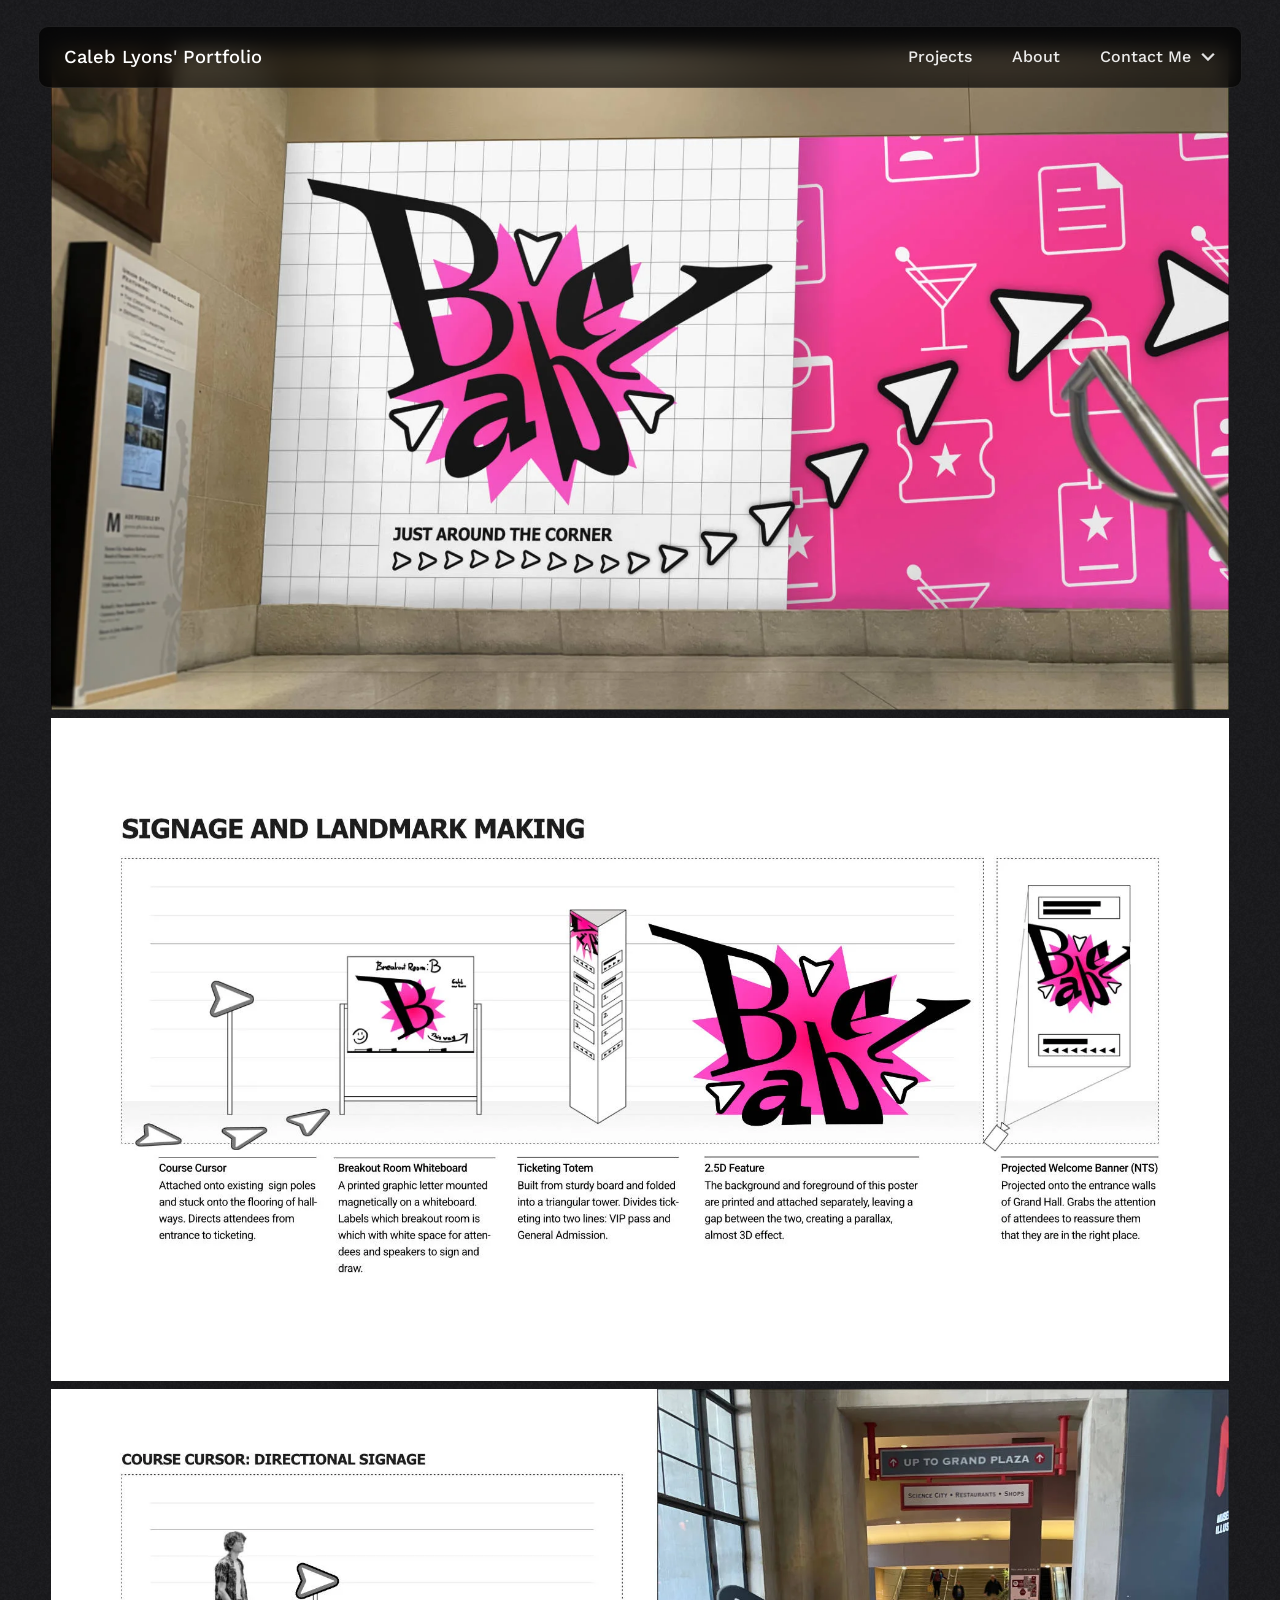
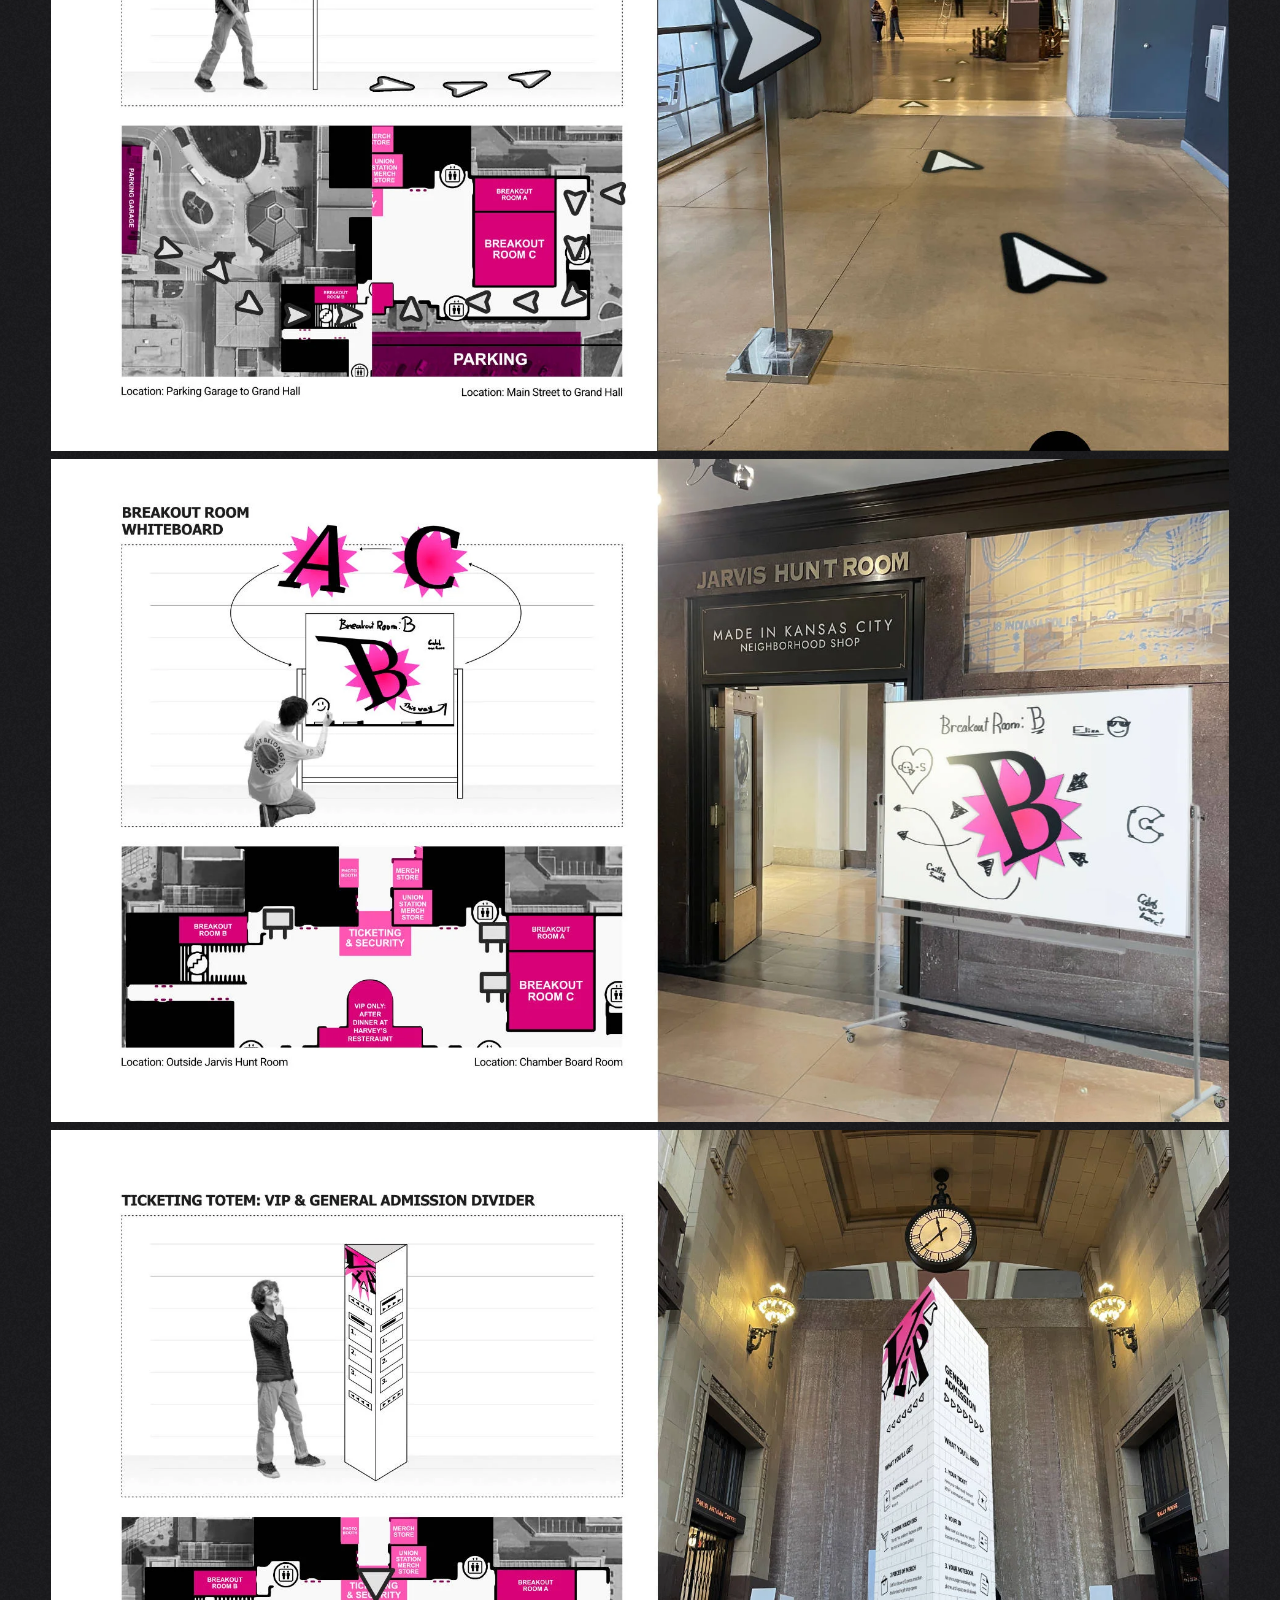
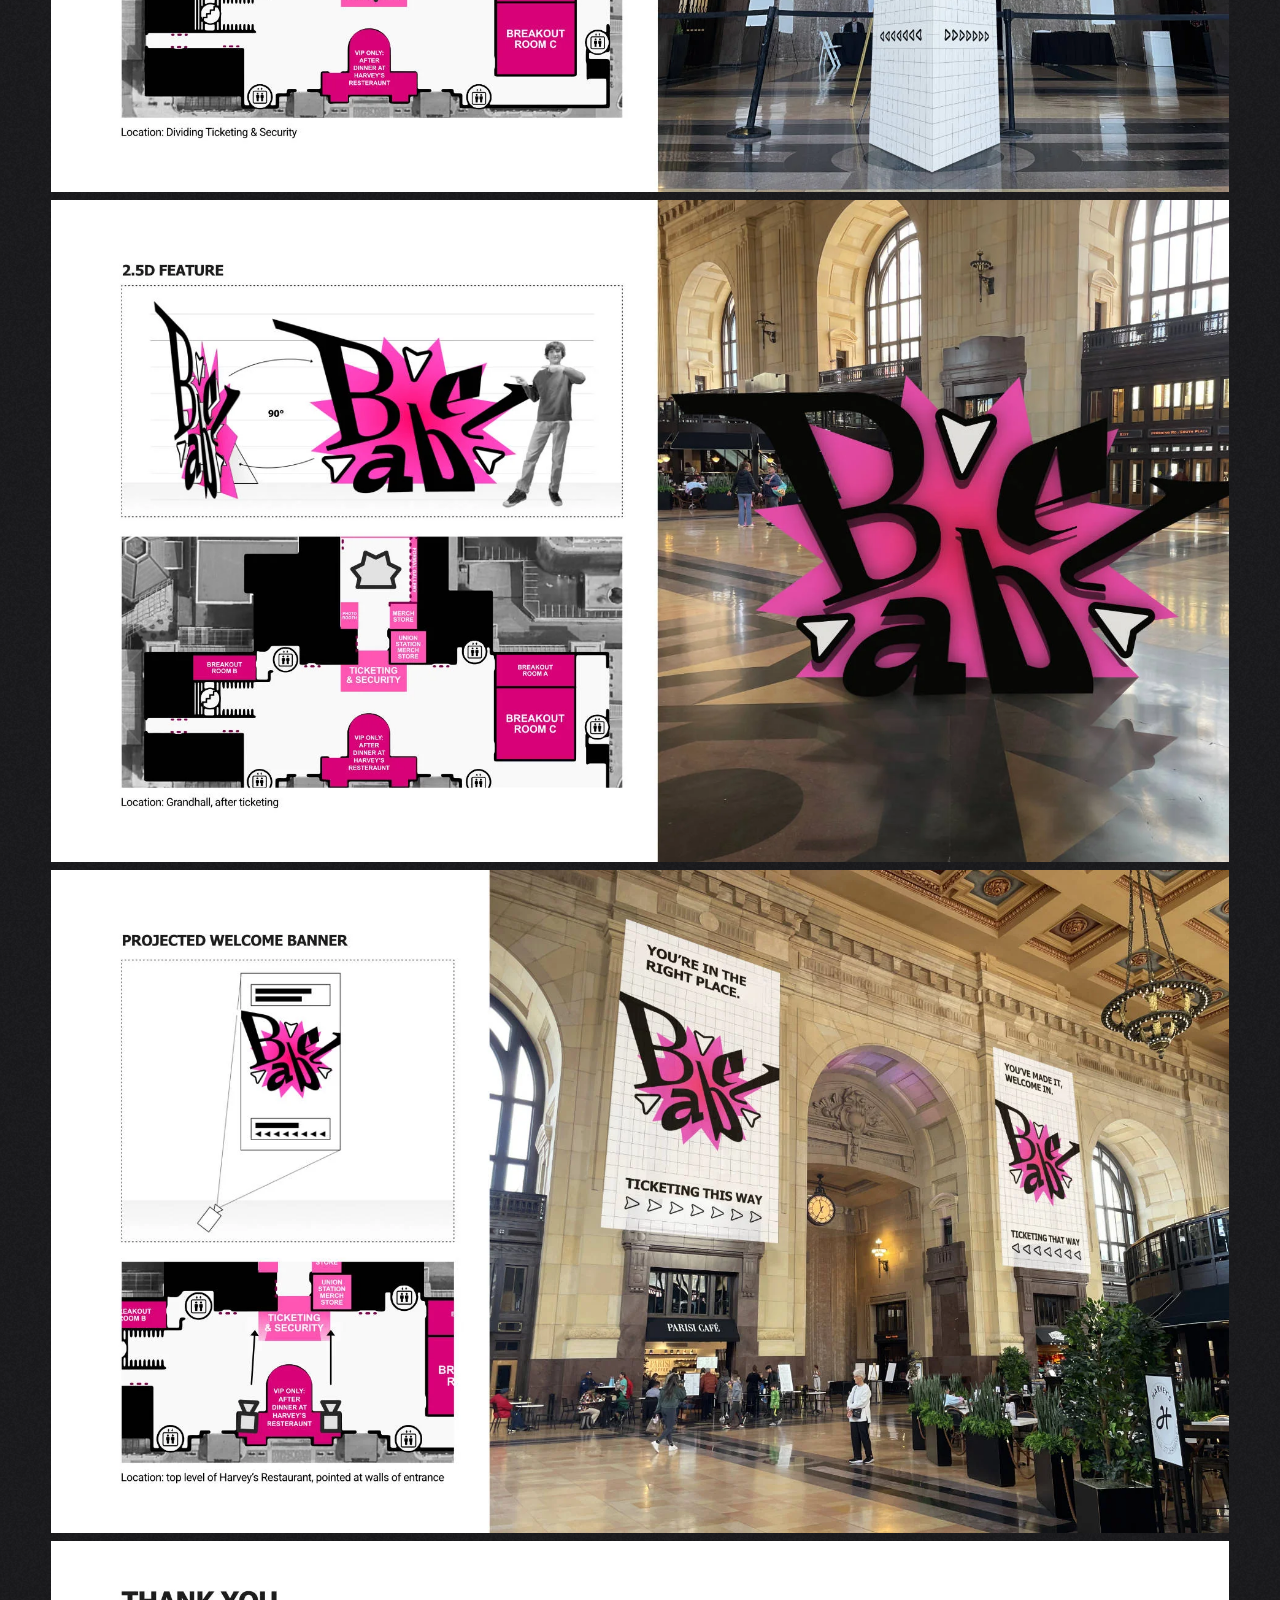
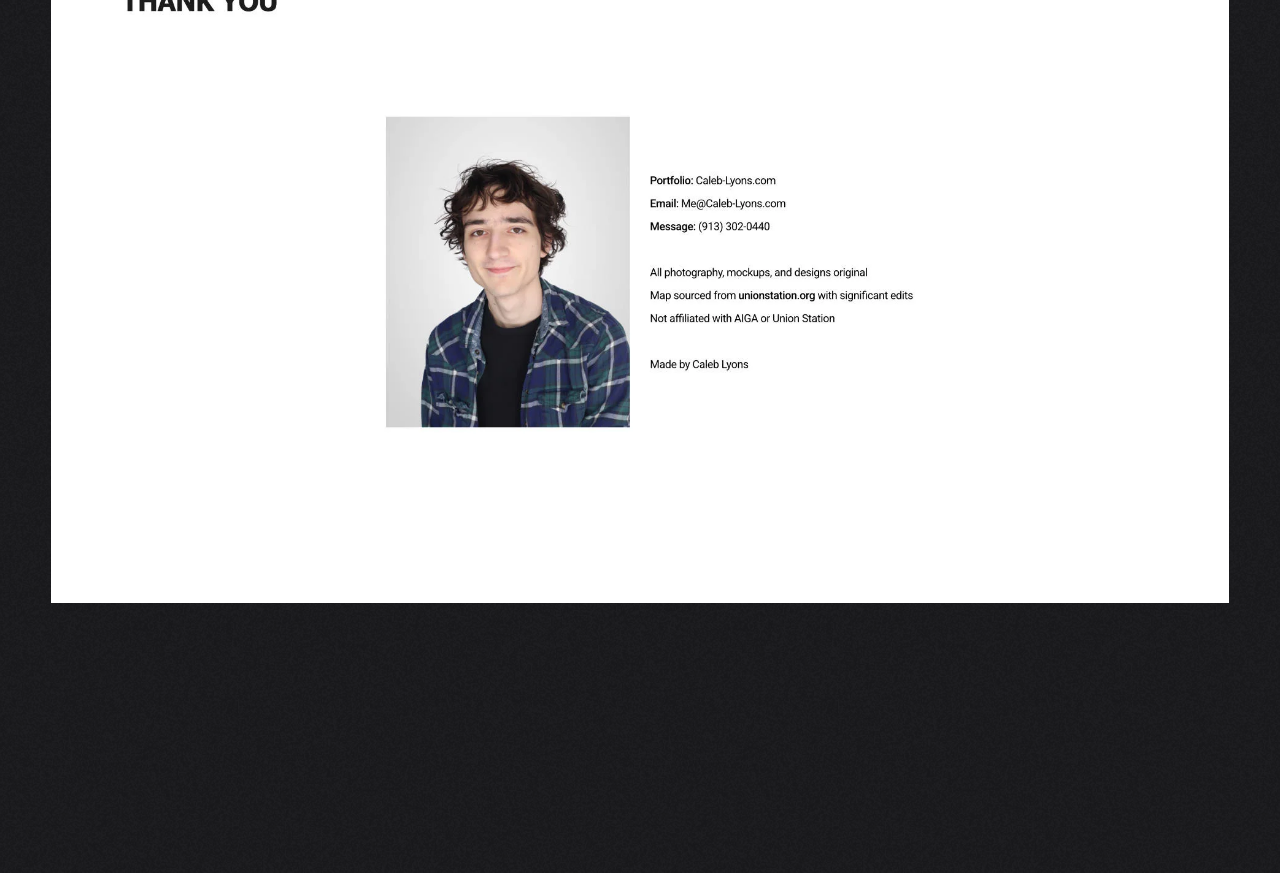
==== commit bafe5523: "Add files via upload" ====
--- a/babel.html
+++ b/babel.html
@@ -85,14 +85,14 @@
   <main>
 
     <div>
-      <img src="Images/babel/caleb-lyons.com_SignageDesign_1.webp" loading="lazy">
-      <img src="Images/babel/caleb-lyons.com_SignageDesign_2.webp" loading="lazy">
-      <img src="Images/babel/caleb-lyons.com_SignageDesign_3.webp" loading="lazy">
-      <img src="Images/babel/caleb-lyons.com_SignageDesign_4.webp" loading="lazy">
-      <img src="Images/babel/caleb-lyons.com_SignageDesign_5.webp" loading="lazy">
-      <img src="Images/babel/caleb-lyons.com_SignageDesign_6.webp" loading="lazy">
-      <img src="Images/babel/caleb-lyons.com_SignageDesign_7.webp" loading="lazy">
-      <img src="Images/babel/caleb-lyons.com_SignageDesign_8.webp" loading="lazy">
+      <img src="Images/Babel/caleb-lyons.com_SignageDesign_1.webp" loading="lazy">
+      <img src="Images/Babel/caleb-lyons.com_SignageDesign_2.webp" loading="lazy">
+      <img src="Images/Babel/caleb-lyons.com_SignageDesign_3.webp" loading="lazy">
+      <img src="Images/Babel/caleb-lyons.com_SignageDesign_4.webp" loading="lazy">
+      <img src="Images/Babel/caleb-lyons.com_SignageDesign_5.webp" loading="lazy">
+      <img src="Images/Babel/caleb-lyons.com_SignageDesign_6.webp" loading="lazy">
+      <img src="Images/Babel/caleb-lyons.com_SignageDesign_7.webp" loading="lazy">
+      <img src="Images/Babel/caleb-lyons.com_SignageDesign_8.webp" loading="lazy">
     </div>
     
   </main>
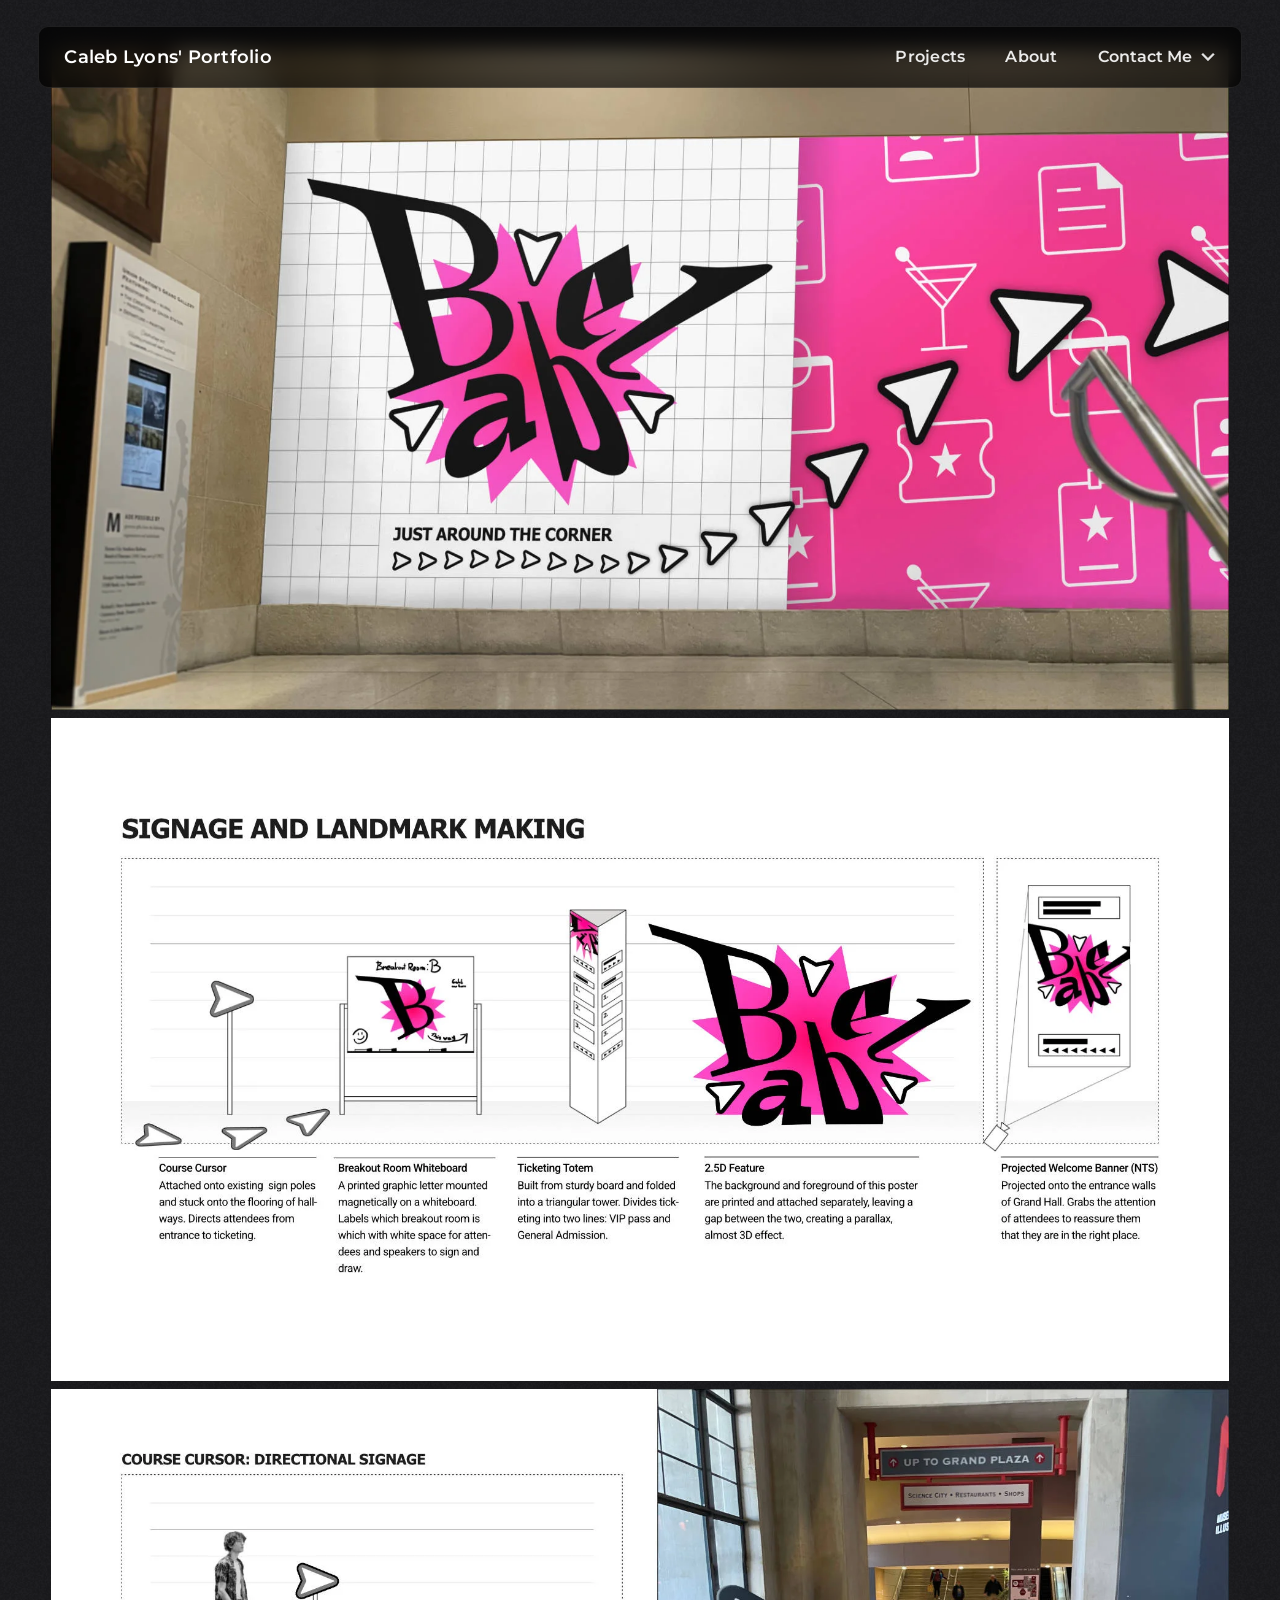
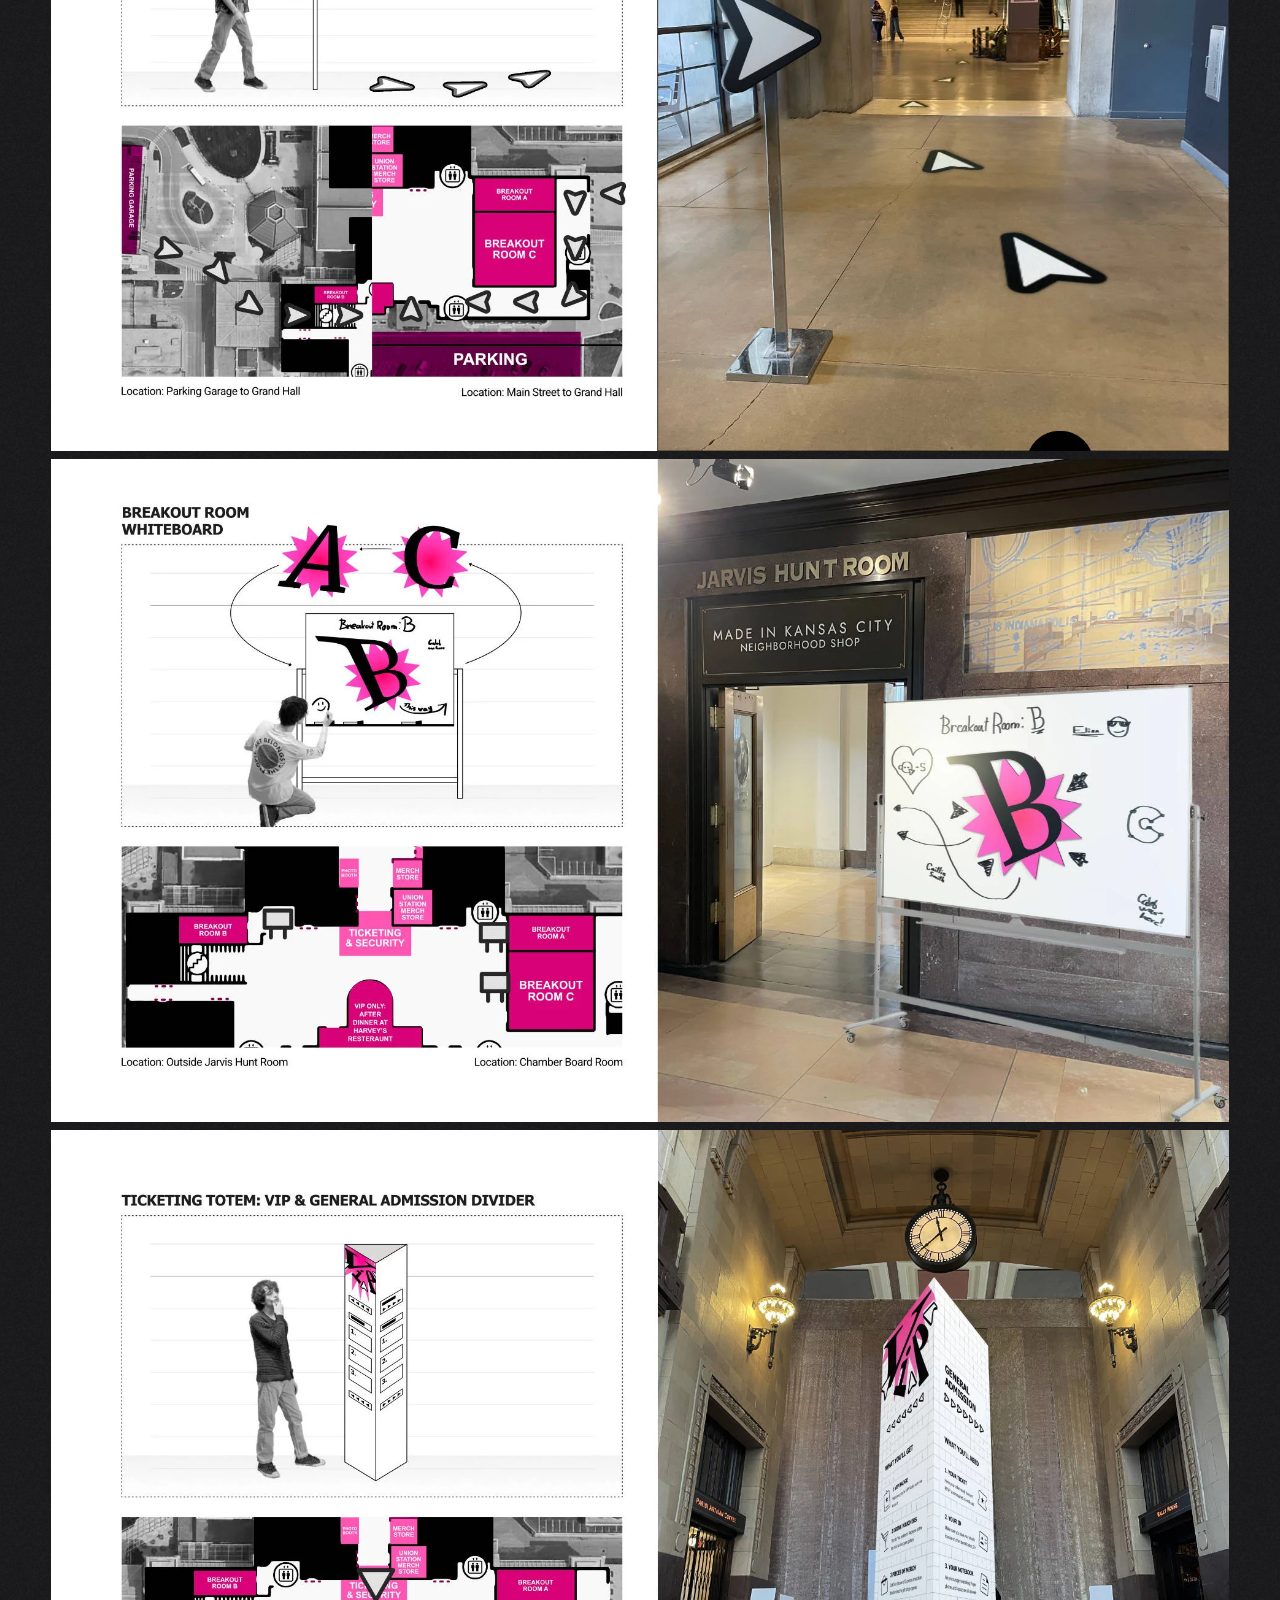
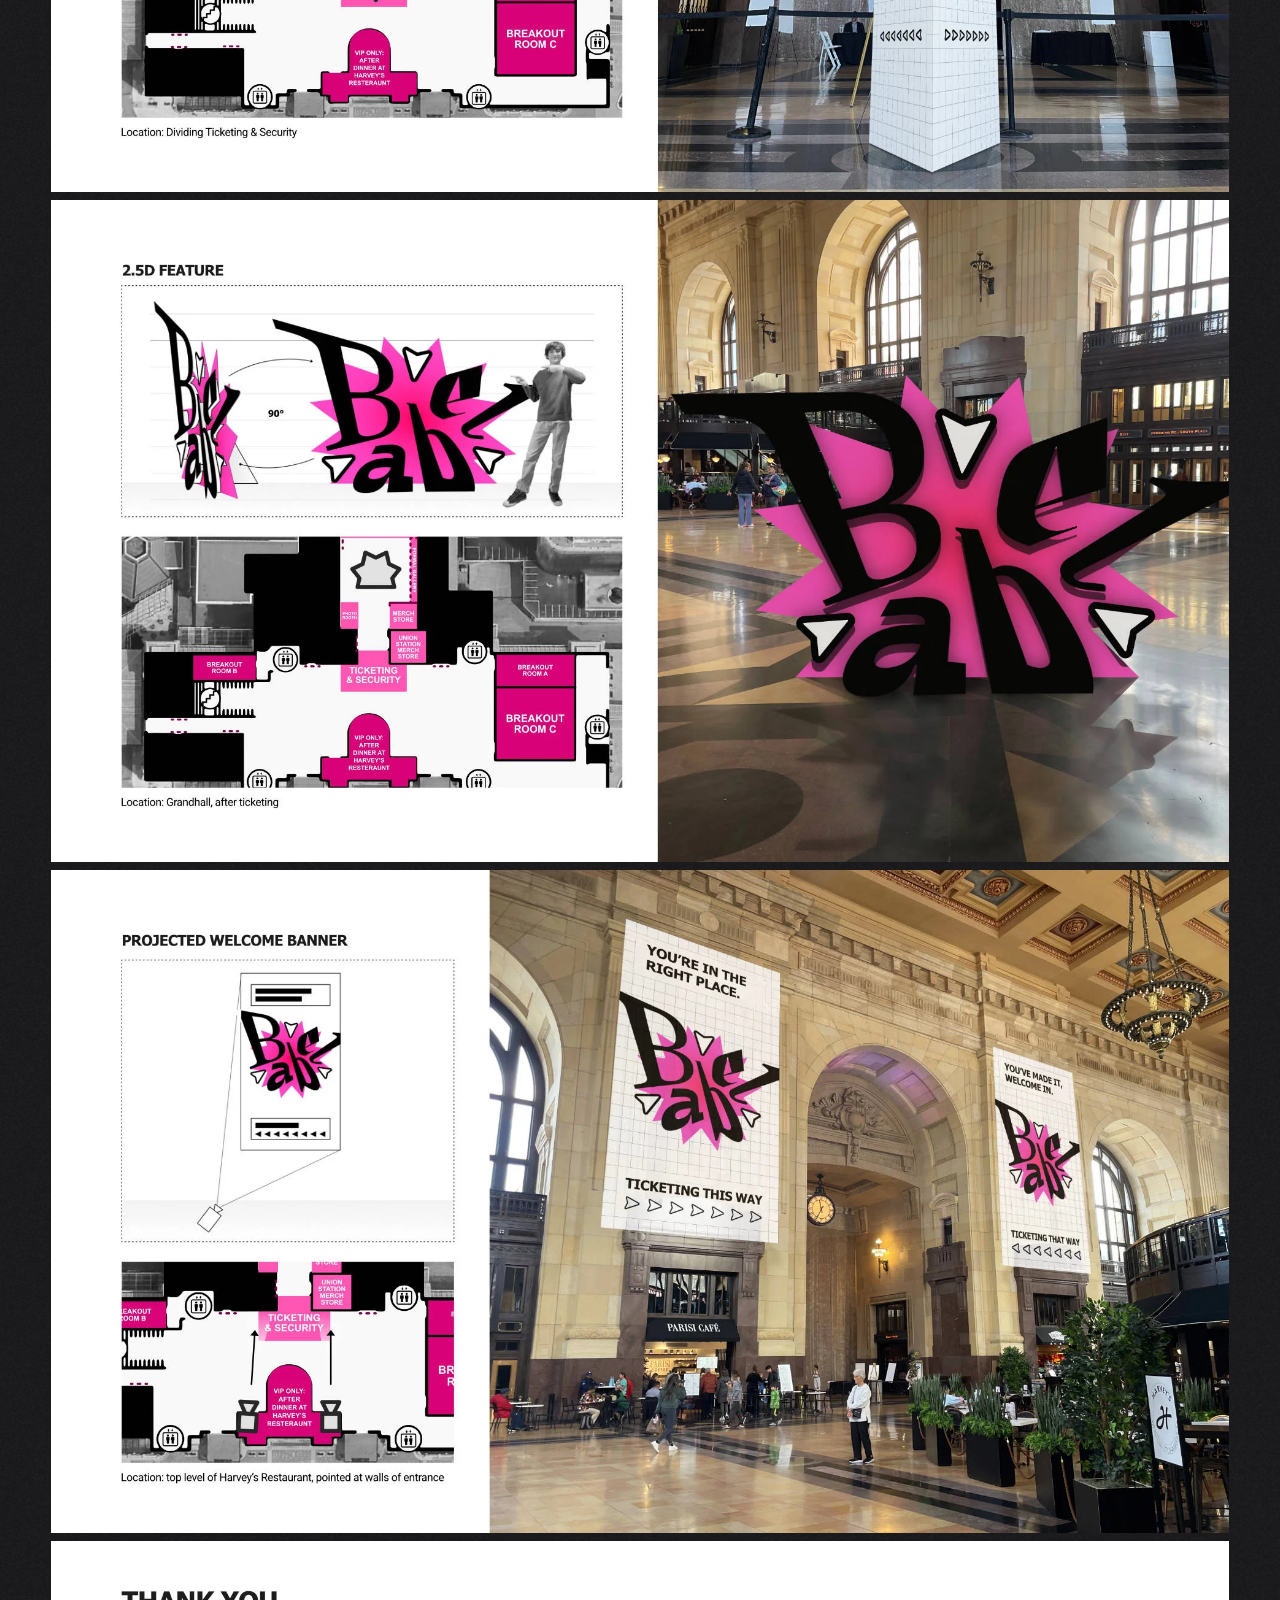
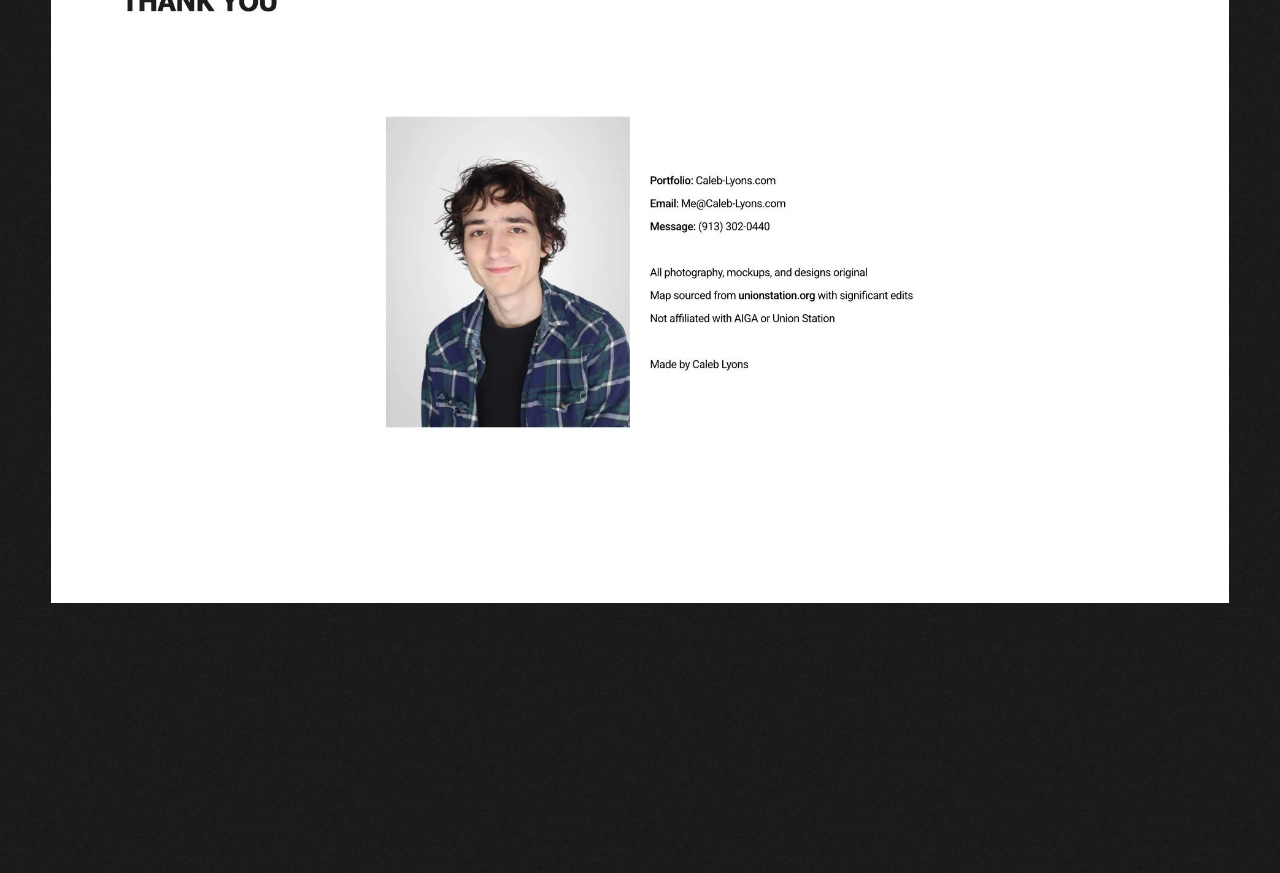
==== commit 5f7a3679: "Add files via upload" ====
--- a/babel.html
+++ b/babel.html
@@ -31,7 +31,7 @@
       <li class="hideOnTablet"><button class="copy" onclick="copyPhone()"><img src="Icons/caleb-lyons.com_phone.svg">&nbsp;&nbsp;913-302-0440</button></li>
       <li class="showOnTablet"><a href="mailto:C@caleb-lyons.com" class="button" onclick="copyEmail()"><img src="Icons/caleb-lyons.com_mail.svg">&nbsp;&nbsp;C@caleb-lyons.com</a></li>
       <li class="showOnTablet"><a href="tel:+1913-302-0440" class="button" onclick="copyPhone()"><img src="Icons/caleb-lyons.com_phone.svg">&nbsp;&nbsp;913-302-0440</a></li>
-      <li><a href="https://www.linkedin.com/in/caleb-mi-lyons/" target="_blank" class="external button"><img src="Icons/caleb-lyons.com_LinkedIn.svg">&nbsp;&nbsp;LinkedIn</a></li>
+      <li><a href="https://www.linkedin.com/in/caleb-lyons-design/" target="_blank" class="external button"><img src="Icons/caleb-lyons.com_LinkedIn.svg">&nbsp;&nbsp;LinkedIn</a></li>
       <!--
         <li><a href="Downloads/CalebL_Resume.pdf" class="button"><img src="Icons/caleb-lyons.com_resume.svg">&nbsp;&nbsp;Resume PDF</a></li>
         <li class="showOnTablet"><a href="Downloads/CalebLyons_Portfolio.pdf" class="button"><img src="Icons/caleb-lyons.com_letter.svg">&nbsp;&nbsp;Portfolio PDF</a></li>
@@ -44,7 +44,7 @@
     <li class="hideOnTablet"><button class="copy" onclick="copyPhone()"><img src="Icons/caleb-lyons.com_phone.svg">&nbsp;&nbsp;913-302-0440</button></li>
     <li class="showOnTablet"><a href="mailto:C@caleb-lyons.com" class="button" onclick="copyEmail()"><img src="Icons/caleb-lyons.com_mail.svg">&nbsp;&nbsp;C@caleb-lyons.com</a></li>
     <li class="showOnTablet"><a href="tel:+1913-302-0440" class="button" onclick="copyPhone()"><img src="Icons/caleb-lyons.com_phone.svg">&nbsp;&nbsp;913-302-0440</a></li>
-    <li><a href="https://www.linkedin.com/in/caleb-mi-lyons/" target="_blank" class="external button"><img src="Icons/caleb-lyons.com_LinkedIn.svg">&nbsp;&nbsp;LinkedIn</a></li>
+    <li><a href="https://www.linkedin.com/in/caleb-lyons-design/" target="_blank" class="external button"><img src="Icons/caleb-lyons.com_LinkedIn.svg">&nbsp;&nbsp;LinkedIn</a></li>
   </ul></div>
 
   <script>
@@ -76,7 +76,7 @@
     <div class="menu" id="contactsmobile" popover><ul>
       <li><button class="copy" onclick="copyEmail()"><img src="Icons/caleb-lyons.com_mail.svg">&nbsp;&nbsp;C@caleb-lyons.com</button></li>
       <li><button class="copy" onclick="copyPhone()"><img src="Icons/caleb-lyons.com_phone.svg">&nbsp;&nbsp;913-302-0440</button></li>
-      <li><a href="https://www.linkedin.com/in/caleb-mi-lyons/" target="_blank" class="external button"><img src="Icons/caleb-lyons.com_LinkedIn.svg">&nbsp;LinkedIn</a></li>
+      <li><a href="https://www.linkedin.com/in/caleb-lyons-design/" target="_blank" class="external button"><img src="Icons/caleb-lyons.com_LinkedIn.svg">&nbsp;LinkedIn</a></li>
     </ul></div>
   
   -->
--- a/styles.css
+++ b/styles.css
@@ -6,6 +6,11 @@
 @font-face {
     font-family: WorkSans;
     src: url(Fonts/WorkSans-VariableFont_wght.ttf);
+}
+
+@font-face {
+    font-family: Audrey;
+    src: url(Fonts/AudreyText-RegularWEB.woff);
 }
 
 * {
@@ -24,7 +29,8 @@
 body {
     background-color: white;
     margin: calc(100vh + 6rem) 4vw 30vh 4vw;
-    font-family: WorkSans, Tahoma, sans-serif;
+    font-family: Audrey, "Audrey", sans-serif;
+    letter-spacing: 0.25px;
     text-wrap: balance;
     text-wrap-style: pretty;
 }
@@ -40,16 +46,18 @@
 }
 
 h2 {
-    font-family: Montserrat, sans-serif;
+    font-family: WorkSans, "WorkSans", sans-serif;
     font-weight: 700;
     padding-bottom: 0.5rem;
     font-size: 2.30rem;
 }
 
 h3 {
+    font-family: Montserrat, "Montserrat", sans-serif;
     margin-top: 2.5rem;
-    font-size: 0.9rem;
-    font-weight: 600;
+    font-size: 0.8rem;
+    font-weight: 700;
+    text-transform: uppercase;
     max-width: fit-content;
 }
 
@@ -58,10 +66,11 @@
 }
 
 p {
-    font-family: WorkSans, "WorkSans", sans-serif;
-    line-height: 1.8rem;
+    font-family: Audrey, "Audrey", sans-serif;
+    letter-spacing: 0.25px;
+    line-height: 1.9rem;
     margin: 0.75rem 0;
-    font-size: 0.95rem;
+    font-size: 1.1rem;
     max-width: 50rem;
 }
 
@@ -137,9 +146,13 @@
                 align-self: flex-end;
                 transition: 200ms ease-in-out;
                 height: fit-content;
-
+                
                 h3 {
                     transform: translate(0, 0.125rem);
+                    font-family: WorkSans, "WorkSans", sans-serif !important;
+                    text-transform: none !important;
+                    font-size: 1rem;
+                    font-weight: 600;
                 }
 
                 img {
@@ -283,9 +296,9 @@
 
 
 .button, button {
-    font-family: WorkSans, "WorkSans", sans-serif;
+    font-family: Montserrat, "Montserrat", sans-serif;
     font-size: 1rem;
-    font-weight: 500;
+    font-weight: 600;
     text-decoration: none;
     height: 3.125rem;
     width: fit-content;
@@ -342,14 +355,14 @@
     box-shadow: inset 0 0 2rem rgba(0, 0, 0, 0.35);
     border: 1.5px rgba(180, 180, 180, 0.125) solid;
     background-color: rgba(0, 0, 0, 0.646);
-    backdrop-filter: blur(0.625rem);
+    backdrop-filter: blur(0.625rem) !important;
     width: 105%;
     max-width: 100vw;
     display: flex;
     flex-direction: row;
     justify-content: flex-end;
     transform: translate(-2.5%, -6.75rem);
-    z-index: 999;
+    z-index: 99;
 
     .button, button {
         width: 100%;
@@ -380,11 +393,14 @@
 .read {
     margin-bottom: 0;
     >div {
+        /*
         max-height: 65vh;
         overflow: hidden;
         background: linear-gradient(180deg,rgba(0, 0, 0, 1) 70%, rgba(255, 255, 255, 1) 100%);
         background-clip: text;
         color: transparent;
+        */
+        
         gap: 0.5rem;
 
         p:nth-last-child(2) {
@@ -517,8 +533,8 @@
             margin-right: auto;
             color: white;
             min-width: max-content;
-            font-family: WorkSans, "WorkSans", sans-serif;
-            font-weight: 500;
+            font-family: Montserrat, "Montserrat", sans-serif;
+            font-weight: 600;
             font-size: 1.15rem;
 
         /* Logo before name
@@ -534,7 +550,7 @@
     }
 
     h1 {
-        font-family: Montserrat, sans-serif;
+        font-family: Montserrat, "Montserrat" sans-serif;
         font-weight: 600;
         font-size: 1rem;
         font-weight: 500;
@@ -858,7 +874,7 @@
     overflow: hidden;
     max-inline-size: none;
     background-color: #F0F0F0;
-    background: linear-gradient(90deg,rgba(217, 217, 217, 1) 0%, rgba(240, 240, 240, 1) 50%, rgba(217, 217, 217, 1) 100%);;
+    background: linear-gradient(90deg,rgba(217, 217, 217, 1) 0%, rgba(240, 240, 240, 1) 50%, rgba(217, 217, 217, 1) 100%);
     align-items: center;
     margin: 0;
 
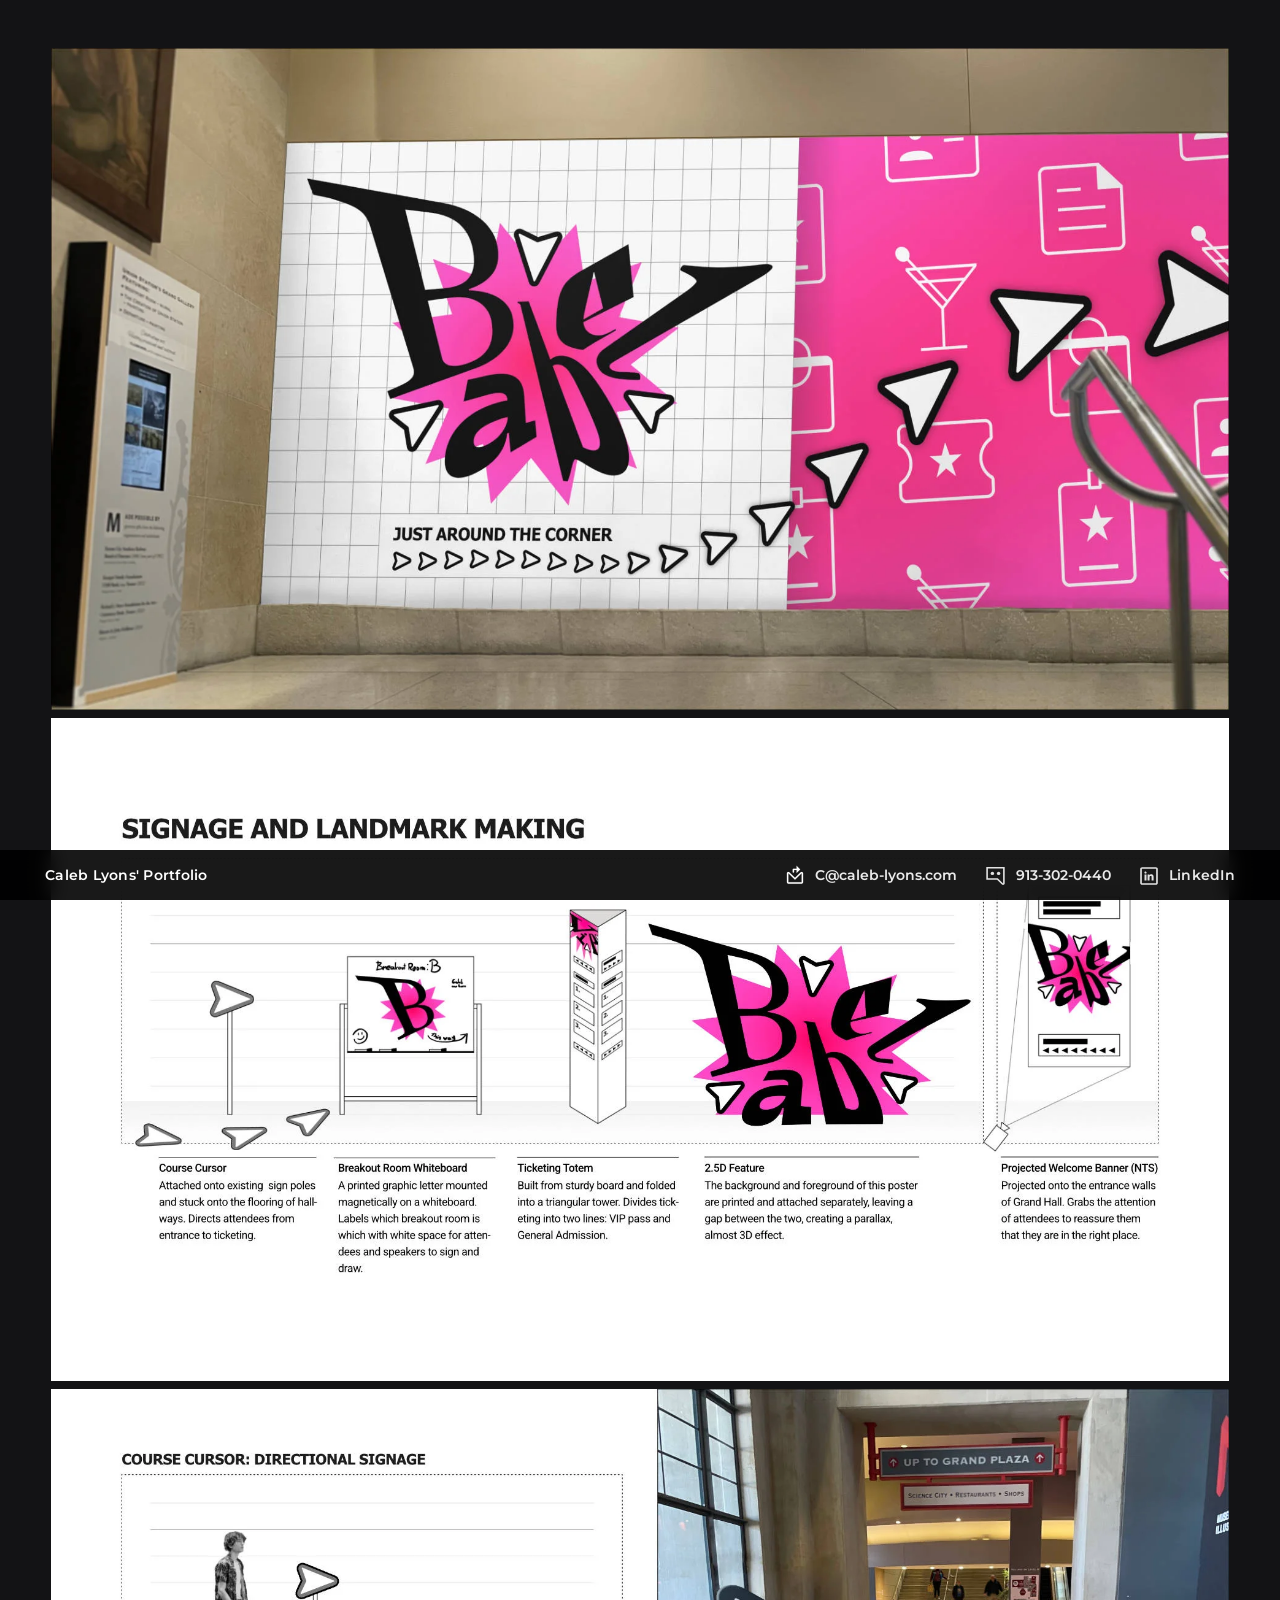
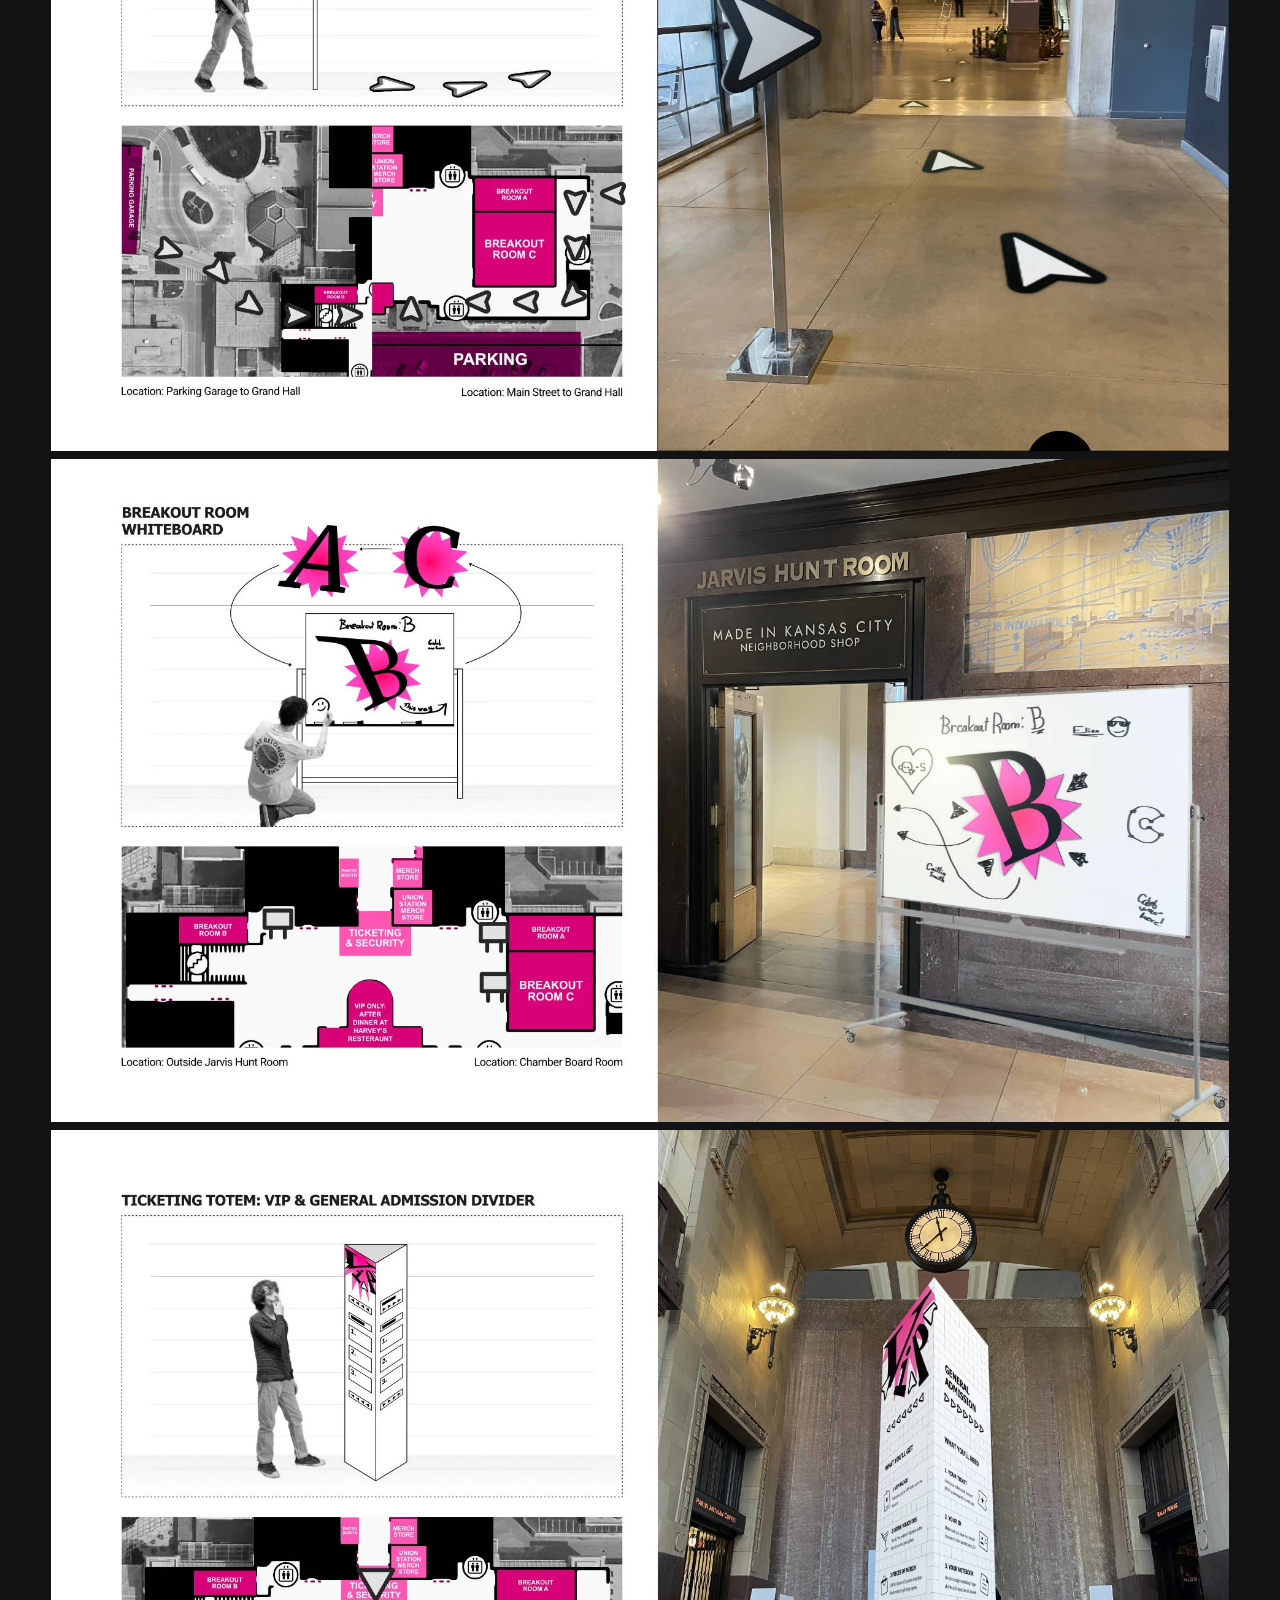
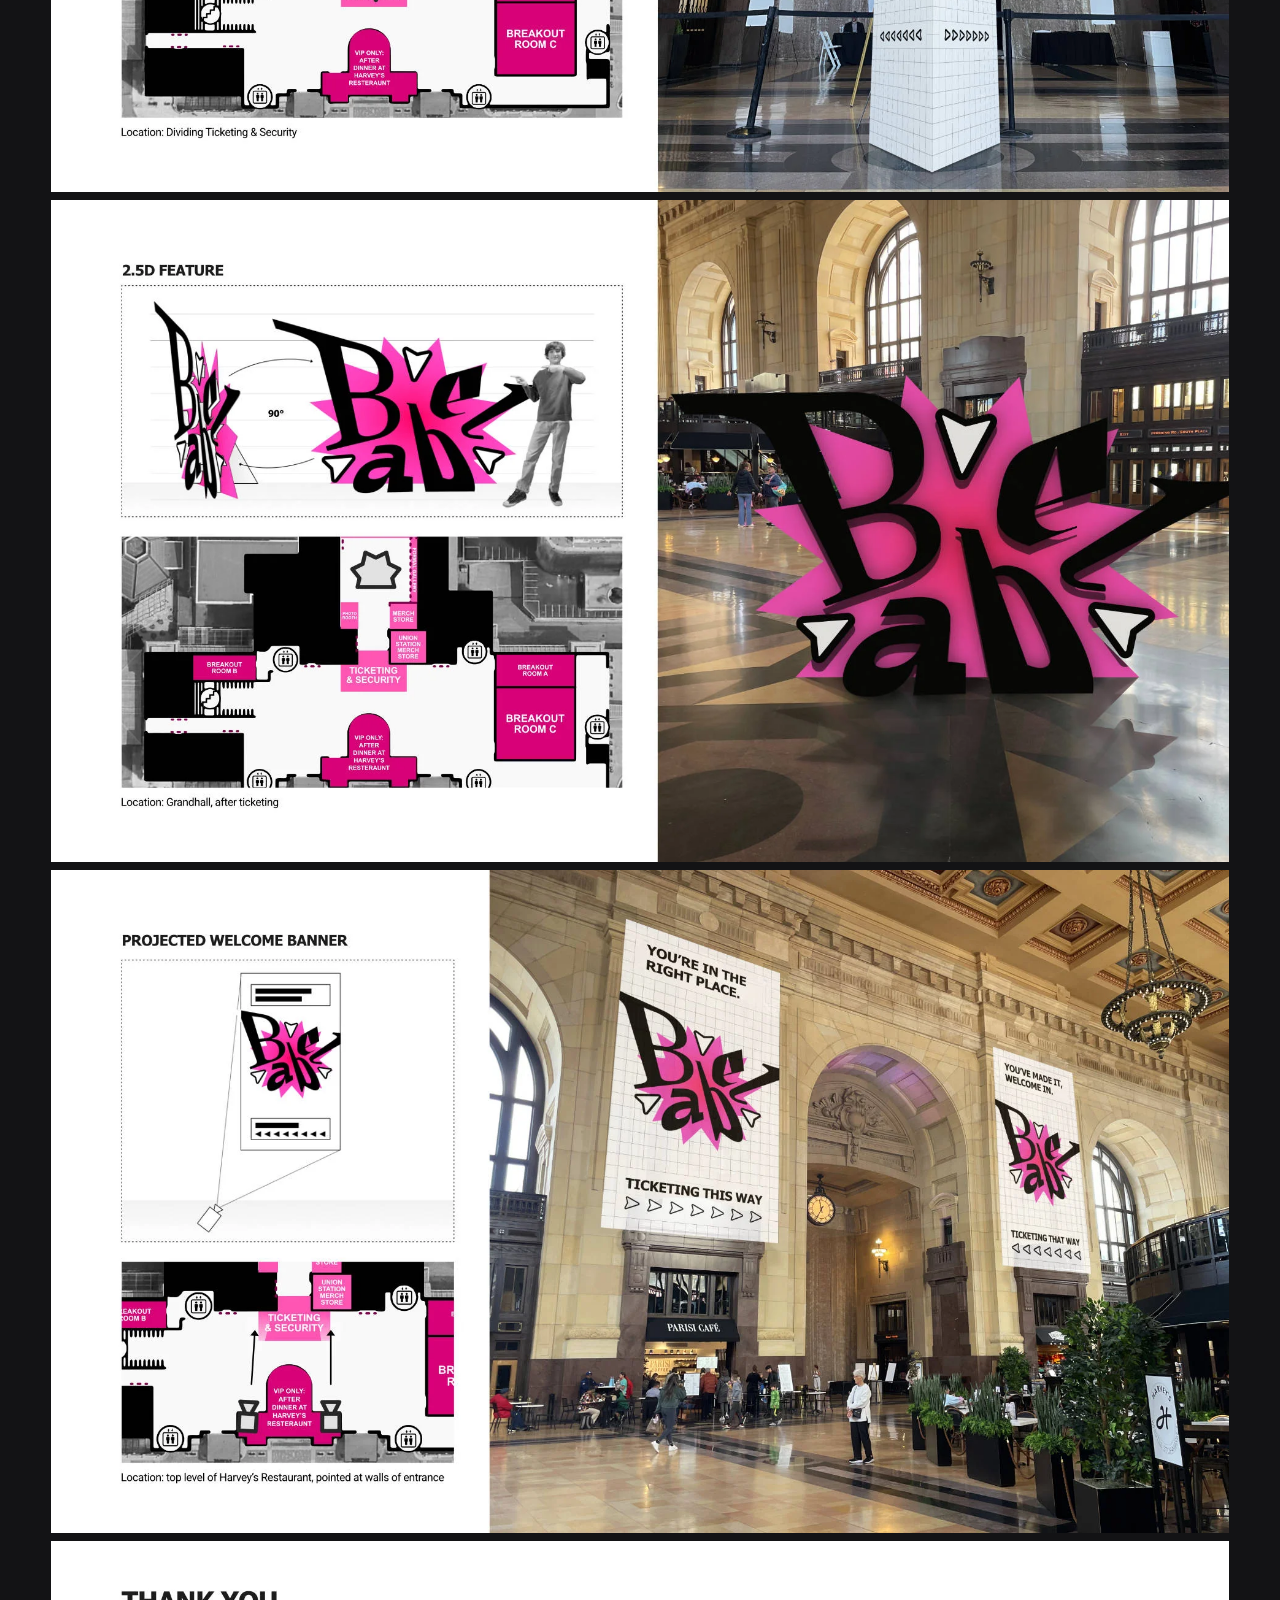
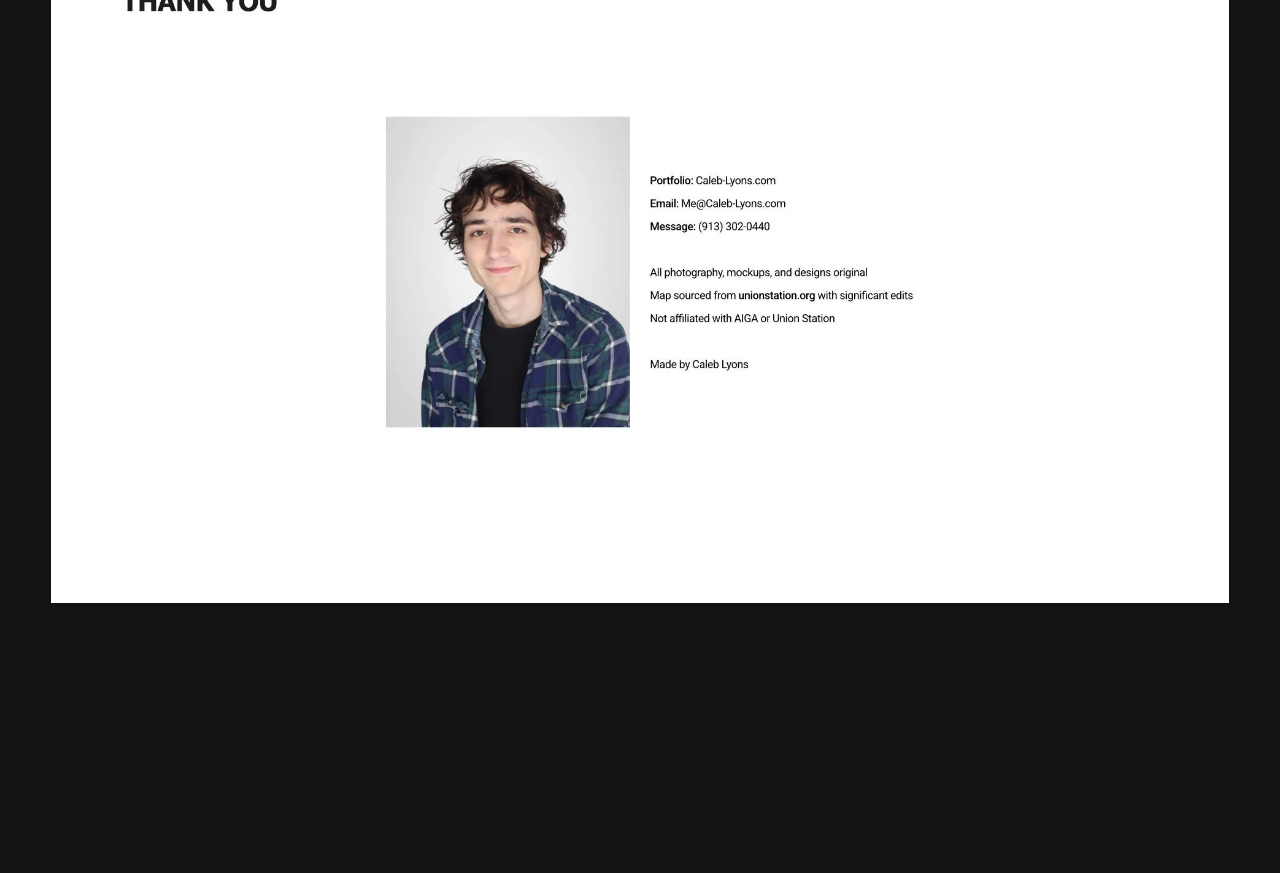
==== commit 57198bc2: "Add files via upload" ====
--- a/babel.html
+++ b/babel.html
@@ -12,41 +12,48 @@
 
 <body class="project">
 
-<div class="wrapper">
+  <div class="wrapper">
     <div>
-      <h1><a href="./#Projects" class="nav button">Caleb Lyons' Portfolio</a></h1>
-      <a class="button hideOnTablet" href="./#Projects">Projects</a>
-      <a class="button hideOnTablet" href="./#about">About</a>
-      <button class="contacts hideOnMobile" popovertarget="contacts">Contact Me&nbsp;<img class="down" src="Icons/caleb-lyons.com_down.svg"></button>
-      <button class="nav showOnMobile" popovertarget="nav"><img src="Icons/caleb-lyons.com_menu.svg"></button>
+      <h1><a href="./#Projects" class="nav button"><img class="hideOnTablet" src="Icons/caleb-lyons.com_back.svg">Caleb Lyons' Portfolio</a></h1>
+      <button class="copy hideOnTablet" onclick="copyEmail()"><img src="Icons/caleb-lyons.com_mail.svg">C@caleb-lyons.com</button></li>
+      <button class="copy hideOnTablet" onclick="copyPhone()"><img src="Icons/caleb-lyons.com_phone.svg">913-302-0440</button>
+      <a href="https://www.linkedin.com/in/caleb-lyons-design/" target="_blank" class="external button hideOnTablet"><img src="Icons/caleb-lyons.com_LinkedIn.svg">LinkedIn</a>
+      
+      <a class="showOnTablet button" href="mailto:c@caleb-lyons.com"><img src="Icons/caleb-lyons.com_mail.svg"></a>
+      <a class="showOnTablet button" href="tel:+1913-302-0440"><img src="Icons/caleb-lyons.com_phone.svg"></a>
+      <a class="showOnTablet button" href="https://www.linkedin.com/in/caleb-lyons-design/" target="_blank"><img src="Icons/caleb-lyons.com_LinkedIn.svg"></a>
     </div>
   </div>
   
-
+  <!--
+    
   <div class="menu" id="nav" popover><ul><nav>
-      <li><a href="./#Projects" class="button"><img src="Icons/caleb-lyons.com_project.svg">&nbsp;&nbsp;Project Gallery</a></li>
-      <li><a href="./#Projects" class="button"><img src="Icons/caleb-lyons.com_about.svg">&nbsp;&nbsp;About Me</a></li>
-      <hr>
-      <li class="hideOnTablet"><button class="copy" onclick="copyEmail()"><img src="Icons/caleb-lyons.com_mail.svg">&nbsp;&nbsp;C@caleb-lyons.com</button></li>
-      <li class="hideOnTablet"><button class="copy" onclick="copyPhone()"><img src="Icons/caleb-lyons.com_phone.svg">&nbsp;&nbsp;913-302-0440</button></li>
-      <li class="showOnTablet"><a href="mailto:C@caleb-lyons.com" class="button" onclick="copyEmail()"><img src="Icons/caleb-lyons.com_mail.svg">&nbsp;&nbsp;C@caleb-lyons.com</a></li>
-      <li class="showOnTablet"><a href="tel:+1913-302-0440" class="button" onclick="copyPhone()"><img src="Icons/caleb-lyons.com_phone.svg">&nbsp;&nbsp;913-302-0440</a></li>
-      <li><a href="https://www.linkedin.com/in/caleb-lyons-design/" target="_blank" class="external button"><img src="Icons/caleb-lyons.com_LinkedIn.svg">&nbsp;&nbsp;LinkedIn</a></li>
+    <li><a href="./#Projects" class="button"><img src="Icons/caleb-lyons.com_project.svg">Project Gallery</a></li>
+    <li><a href="./#about" class="button"><img src="Icons/caleb-lyons.com_about.svg">About Me</a></li>
+    <hr>
+    <li class="hideOnTablet"><button class="copy" onclick="copyEmail()"><img src="Icons/caleb-lyons.com_mail.svg">C@caleb-lyons.com</button></li>
+    <li class="hideOnTablet"><button class="copy" onclick="copyPhone()"><img src="Icons/caleb-lyons.com_phone.svg">913-302-0440</button></li>
+    <li class="showOnTablet"><a href="mailto:C@caleb-lyons.com" class="button" onclick="copyEmail()"><img src="Icons/caleb-lyons.com_mail.svg">C@caleb-lyons.com</a></li>
+    <li class="showOnTablet"><a href="tel:+1913-302-0440" class="button" onclick="copyPhone()"><img src="Icons/caleb-lyons.com_phone.svg">913-302-0440</a></li>
+    <li><a href="https://www.linkedin.com/in/caleb-lyons-design/" target="_blank" class="external button"><img src="Icons/caleb-lyons.com_LinkedIn.svg">LinkedIn</a></li>
+    -->
       <!--
-        <li><a href="Downloads/CalebL_Resume.pdf" class="button"><img src="Icons/caleb-lyons.com_resume.svg">&nbsp;&nbsp;Resume PDF</a></li>
-        <li class="showOnTablet"><a href="Downloads/CalebLyons_Portfolio.pdf" class="button"><img src="Icons/caleb-lyons.com_letter.svg">&nbsp;&nbsp;Portfolio PDF</a></li>
-        <li><a href="Downloads/CalebLyons_Portfolio.pdf" class="button download" download><img src="Icons/caleb-lyons.com_letter.svg">&nbsp;&nbsp;Portfolio PDF</a></li>
+        <li><a href="Downloads/CalebL_Resume.pdf" class="button"><img src="Icons/caleb-lyons.com_resume.svg">Resume PDF</a></li>
+        <li class="showOnTablet"><a href="Downloads/CalebLyons_Portfolio.pdf" class="button"><img src="Icons/caleb-lyons.com_letter.svg">Portfolio PDF</a></li>
+        <li><a href="Downloads/CalebLyons_Portfolio.pdf" class="button download" download><img src="Icons/caleb-lyons.com_letter.svg">Portfolio PDF</a></li>
       -->
-  </ul></nav></div>
-  
-  <div class="menu" id="contacts" popover><ul>
-    <li class="hideOnTablet"><button class="copy" onclick="copyEmail()"><img src="Icons/caleb-lyons.com_mail.svg">&nbsp;&nbsp;C@caleb-lyons.com</button></li>
-    <li class="hideOnTablet"><button class="copy" onclick="copyPhone()"><img src="Icons/caleb-lyons.com_phone.svg">&nbsp;&nbsp;913-302-0440</button></li>
-    <li class="showOnTablet"><a href="mailto:C@caleb-lyons.com" class="button" onclick="copyEmail()"><img src="Icons/caleb-lyons.com_mail.svg">&nbsp;&nbsp;C@caleb-lyons.com</a></li>
-    <li class="showOnTablet"><a href="tel:+1913-302-0440" class="button" onclick="copyPhone()"><img src="Icons/caleb-lyons.com_phone.svg">&nbsp;&nbsp;913-302-0440</a></li>
-    <li><a href="https://www.linkedin.com/in/caleb-lyons-design/" target="_blank" class="external button"><img src="Icons/caleb-lyons.com_LinkedIn.svg">&nbsp;&nbsp;LinkedIn</a></li>
-  </ul></div>
-
+        <!-- 
+        </ul></nav></div>
+        
+        <div class="menu" id="contacts" popover><ul>
+          <li class="hideOnTablet"><button class="copy" onclick="copyEmail()"><img src="Icons/caleb-lyons.com_mail.svg">C@caleb-lyons.com</button></li>
+          <li class="hideOnTablet"><button class="copy" onclick="copyPhone()"><img src="Icons/caleb-lyons.com_phone.svg">913-302-0440</button></li>
+          <li class="showOnTablet"><a href="mailto:C@caleb-lyons.com" class="button" onclick="copyEmail()"><img src="Icons/caleb-lyons.com_mail.svg">C@caleb-lyons.com</a></li>
+          <li class="showOnTablet"><a href="tel:+1913-302-0440" class="button" onclick="copyPhone()"><img src="Icons/caleb-lyons.com_phone.svg">913-302-0440</a></li>
+          <li><a href="https://www.linkedin.com/in/caleb-lyons-design/" target="_blank" class="external button"><img src="Icons/caleb-lyons.com_LinkedIn.svg">LinkedIn</a></li>
+        </ul></div>
+        -->
+        
   <script>
     function copyEmail() {
         navigator.clipboard.writeText
@@ -63,19 +70,19 @@
 
 
   <div class="menu" id="downloads" popover><ul>
-    <li><a href="Downloads/CalebL_Resume.pdf" class="button download" download><img src="Icons/caleb-lyons.com_resume.svg">&nbsp;&nbsp;My Resume</a></li>
-    <li><a href="Downloads/CalebL_Portfolio.pdf" class="button download" download><img src="Icons/caleb-lyons.com_screen.svg">&nbsp;&nbsp;Digital Portfolio PDF</a></li>
-    <li><a href="Downloads/CalebLyons_Portfolio.pdf" class="button download" download><img src="Icons/caleb-lyons.com_letter.svg">&nbsp;&nbsp;Letter Paper Portfolio PDF</a></li>
+    <li><a href="Downloads/CalebL_Resume.pdf" class="button download" download><img src="Icons/caleb-lyons.com_resume.svg">My Resume</a></li>
+    <li><a href="Downloads/CalebL_Portfolio.pdf" class="button download" download><img src="Icons/caleb-lyons.com_screen.svg">Digital Portfolio PDF</a></li>
+    <li><a href="Downloads/CalebLyons_Portfolio.pdf" class="button download" download><img src="Icons/caleb-lyons.com_letter.svg">Letter Paper Portfolio PDF</a></li>
   </ul></div>
   
   <div class="menu" id="exports" popover><ul>
-    <li><a href="Downloads/CalebL_Portfolio.pdf" class="button download" download><img src="Icons/caleb-lyons.com_screen.svg">&nbsp;&nbsp;Digital Presentation ( 4K )</a></li>
-    <li><a href="Downloads/CalebLyons_Portfolio.pdf" class="button download" download><img src="Icons/caleb-lyons.com_letter.svg">&nbsp;&nbsp;Letter Paper ( 8.5x11 in )</a></li>
+    <li><a href="Downloads/CalebL_Portfolio.pdf" class="button download" download><img src="Icons/caleb-lyons.com_screen.svg">Digital Presentation ( 4K )</a></li>
+    <li><a href="Downloads/CalebLyons_Portfolio.pdf" class="button download" download><img src="Icons/caleb-lyons.com_letter.svg">Letter Paper ( 8.5x11 in )</a></li>
   </ul></div>
   
     <div class="menu" id="contactsmobile" popover><ul>
-      <li><button class="copy" onclick="copyEmail()"><img src="Icons/caleb-lyons.com_mail.svg">&nbsp;&nbsp;C@caleb-lyons.com</button></li>
-      <li><button class="copy" onclick="copyPhone()"><img src="Icons/caleb-lyons.com_phone.svg">&nbsp;&nbsp;913-302-0440</button></li>
+      <li><button class="copy" onclick="copyEmail()"><img src="Icons/caleb-lyons.com_mail.svg">C@caleb-lyons.com</button></li>
+      <li><button class="copy" onclick="copyPhone()"><img src="Icons/caleb-lyons.com_phone.svg">913-302-0440</button></li>
       <li><a href="https://www.linkedin.com/in/caleb-lyons-design/" target="_blank" class="external button"><img src="Icons/caleb-lyons.com_LinkedIn.svg">&nbsp;LinkedIn</a></li>
     </ul></div>
   
--- a/styles.css
+++ b/styles.css
@@ -67,7 +67,7 @@
 
 p {
     font-family: Audrey, "Audrey", sans-serif;
-    letter-spacing: 0.25px;
+    letter-spacing: 0.125px;
     line-height: 1.9rem;
     margin: 0.75rem 0;
     font-size: 1.1rem;
@@ -304,9 +304,7 @@
     width: fit-content;
     max-inline-size: 100%;
     border-radius: 0.313rem;
-    box-shadow: inset 0 0 2rem rgba(0, 0, 0, 0.35);
-    border: 1.5px rgba(180, 180, 180, 0.125) solid;
-    background-color: rgba(0, 0, 0, 0.646);
+    background-color: #1A1A1A;
     backdrop-filter: blur(0.625rem);
     padding: 0 1.25rem;
     cursor: pointer;
@@ -314,12 +312,14 @@
     align-items: center;
     align-content: center;
     color: rgba(255, 255, 255, 0.91);
+    gap: 0.25rem;
     
     
 
     img {
-        height: 1.5rem;
-        width: 1.5rem;
+        height: 1.4rem;
+        width: 1.4rem;
+        transform: translate(-5px, 1px);
     }
 
     .down {
@@ -424,7 +424,6 @@
         div div:has(button), div div:has(.button) {
             padding: 0.313rem;
             border-radius: 0.625rem;
-            box-shadow: inset 0 0 2rem rgba(0, 0, 0, 0.35);
             border: 1.5px rgba(180, 180, 180, 0.125) solid;
             background: rgba(0, 0, 0, 0.646);
             backdrop-filter: blur(0.625rem);
@@ -465,6 +464,7 @@
         }
     }
 }
+/* READ MORE CODE
 
 input[type="checkbox"]:checked ~ label {
     display: none;
@@ -488,44 +488,44 @@
         display: none;
     }
 }
+*/
 
 .wrapper {
     width: 100%;
     max-width: 100vw;
     position: fixed;
     left: 0;
-    top: 0;
-    padding: 2vw 3vw;
+    bottom: 0;
+    padding: 0 calc(0.9vw + 1.1rem);
     color: white;
     z-index: 9999;
-
+    background-color: rgba(0, 0, 0, 0.9);
+    backdrop-filter: blur(0.625rem);
+
+    
     div {
-        padding: 0.313rem;
-        border-radius: 0.625rem;
-        box-shadow: inset 0 0 2rem rgba(0, 0, 0, 0.35);
-        border: 1.5px rgba(180, 180, 180, 0.125) solid;
-        background-color: rgba(0, 0, 0, 0.646);
-        backdrop-filter: blur(0.625rem);
         width: 100%;
         max-width: 100vw;
         display: flex;
         flex-direction: row;
         justify-content: flex-end; 
-
+        
         .button, button {
             box-shadow: unset;
             border: unset;
             background-color: unset;
             backdrop-filter: unset;
+
+            transform: translateY(0px);
+            font-size: 0.9rem;
+            padding: 0 1rem;
         }
 
         .button:hover, button:hover {
-            background-color: rgb(232, 232, 232);
-            color: black;
-            text-decoration: none;
-            box-shadow: none;
+            text-decoration: underline 2.5px #0270CD;
+
             img {
-                filter: invert(100%);
+                filter: invert(25%) sepia(80%) saturate(4972%) hue-rotate(195deg) brightness(98%) contrast(98%);
             }
         }
 
@@ -535,17 +535,19 @@
             min-width: max-content;
             font-family: Montserrat, "Montserrat", sans-serif;
             font-weight: 600;
-            font-size: 1.15rem;
-
-        /* Logo before name
-
-            img:first-child {
-                margin-right: 0.5rem;
-                height: 1.75rem;
-                width: auto;
-
+            font-size: 0.9rem;
+
+            img {
+                opacity: 0;
+                position: absolute;
+                top: 50;
+                left: 0;
+                transform: translateX(-1rem);
             }
-        */
+
+        }
+        .button:first-child:hover img {
+            opacity: 1;
         }
     }
 
@@ -578,7 +580,6 @@
     height: fit-content;
     padding: 0.313rem;
     border-radius: 0.625rem;
-    box-shadow: inset 0 0 2rem rgba(0, 0, 0, 0.35);
     border: 1.5px rgba(180, 180, 180, 0.125) solid;
     background-color: rgba(0, 0, 0, 0.646);
     backdrop-filter: blur(0.625rem);
@@ -678,7 +679,7 @@
     margin: 0;
     z-index: -1;
     width: 100vw;
-    height: 101vh;
+    height: 100vh;
     background: 
         url(Images/caleb-lyons.com_nois.gif),
         url(Images/caleb-lyons.com_splashpage.webp);
@@ -690,7 +691,7 @@
     max-width: 100%;
     display: flex;
     align-items: end;
-    padding: auto;
+    padding-bottom: 2rem;
 
     > div {
         padding: 4vw;
@@ -733,7 +734,6 @@
         }
 
         .button {
-            box-shadow: inset 0 0 2rem rgba(0, 0, 0, 0.35);
             border: 1.5px rgba(180, 180, 180, 0.125) solid;
             background-color: rgba(0, 0, 0, 0.646);
             backdrop-filter: blur(0.625rem);
@@ -784,16 +784,19 @@
 
 .project {
     background-color: #131315;
+    margin-top: 3rem;
+    overflow-x: hidden;
+
+    /*
     background-image: url(Images/caleb-lyons.com_noise.gif);
     background-repeat: repeat;
     background-size: 600px;
     background-position: center;
     background-blend-mode: color-dodge;
-    margin-top: 3rem;
-    overflow-x: hidden;
+    */
 
     main {
-        max-width: none;
+        max-width: 150vh;
     }
 
     main > div {
@@ -1604,6 +1607,21 @@
         display: inline;
     }
 
+    .wrapper {
+        top: 0;
+        bottom: unset;
+        padding: 0 2vw;
+
+        .button, button {
+            padding: 0 0.75rem !important;
+            
+            img {
+                transform: unset;
+            }
+        }
+    }
+
+
     .hoverbox {
         zoom: 1;
         padding: 3rem 0 6rem 0 !important;
@@ -1637,8 +1655,9 @@
                 }
 
                 img {
-                    width: 100vh;
                     height: min-content;
+                    width: 165vw;
+                    /* If you change this parameter, update in PosterDesign.html too */
                 }
 
                 :first-child {
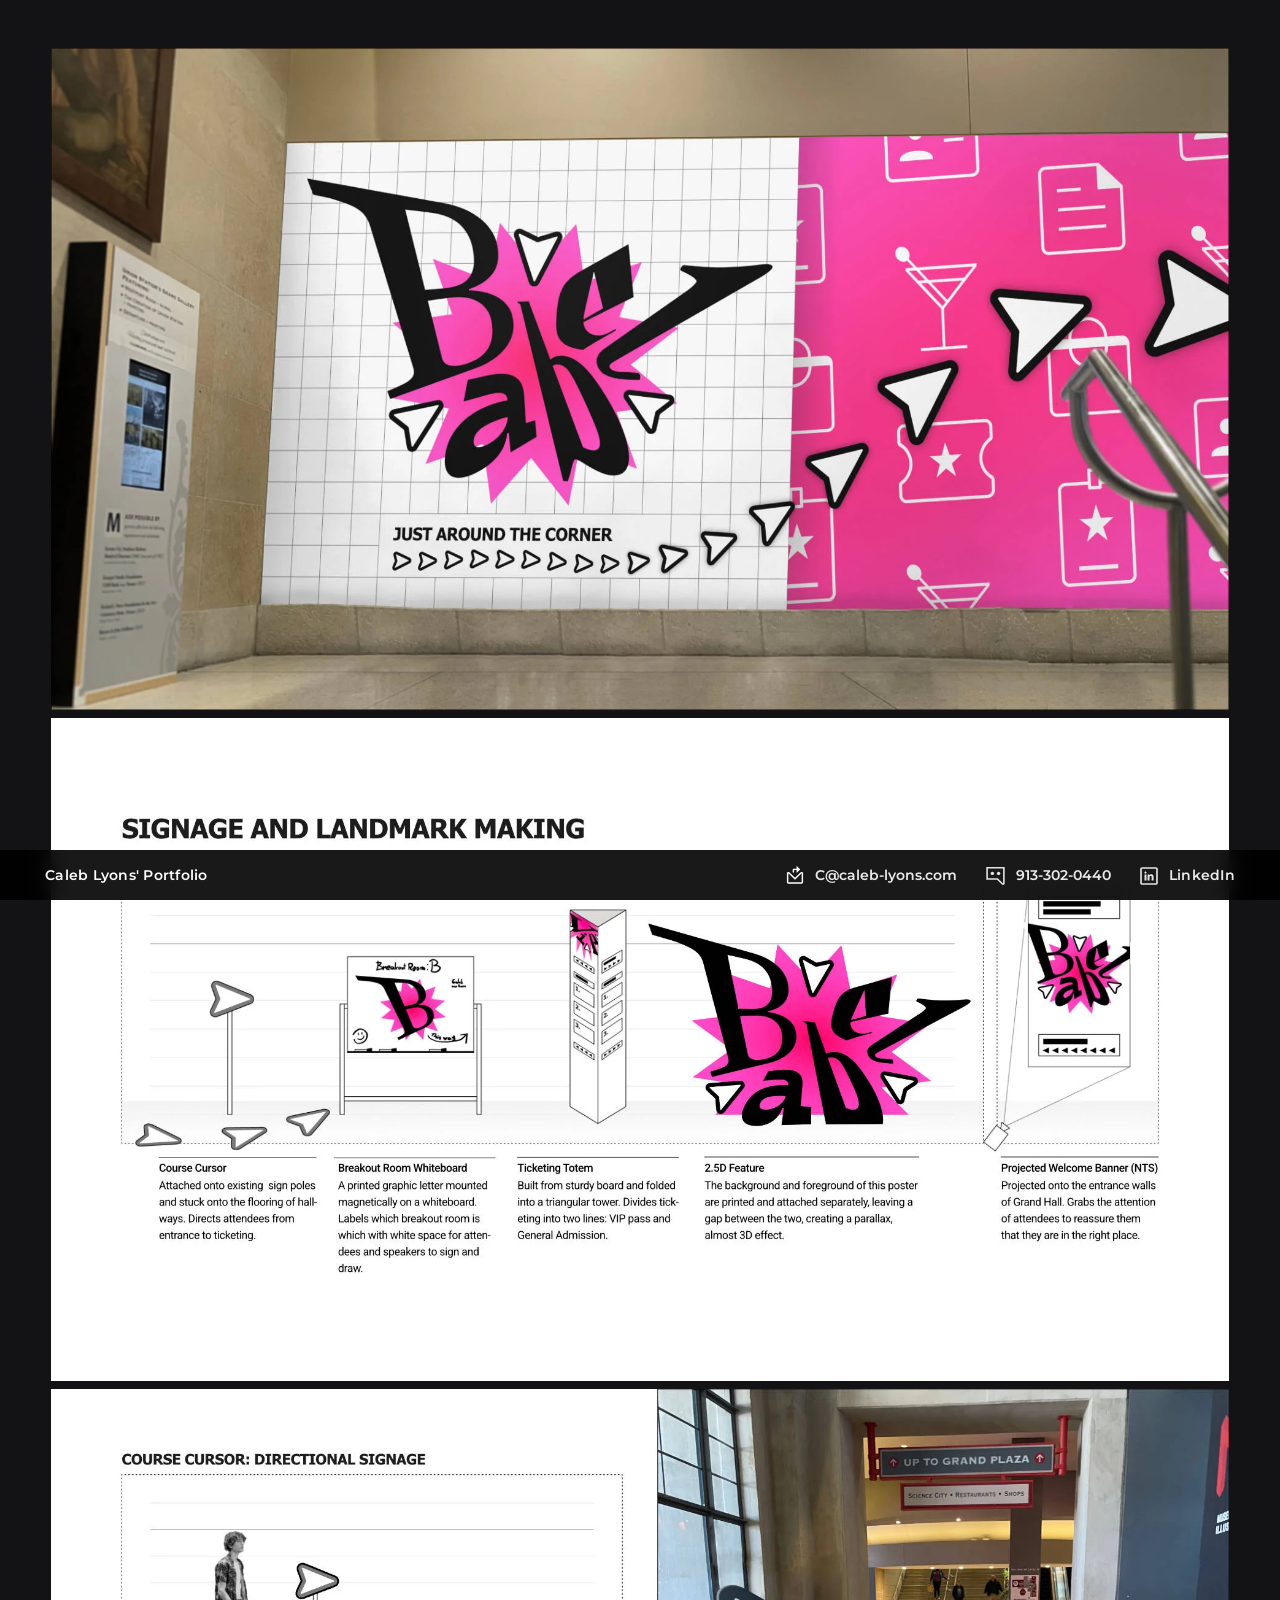
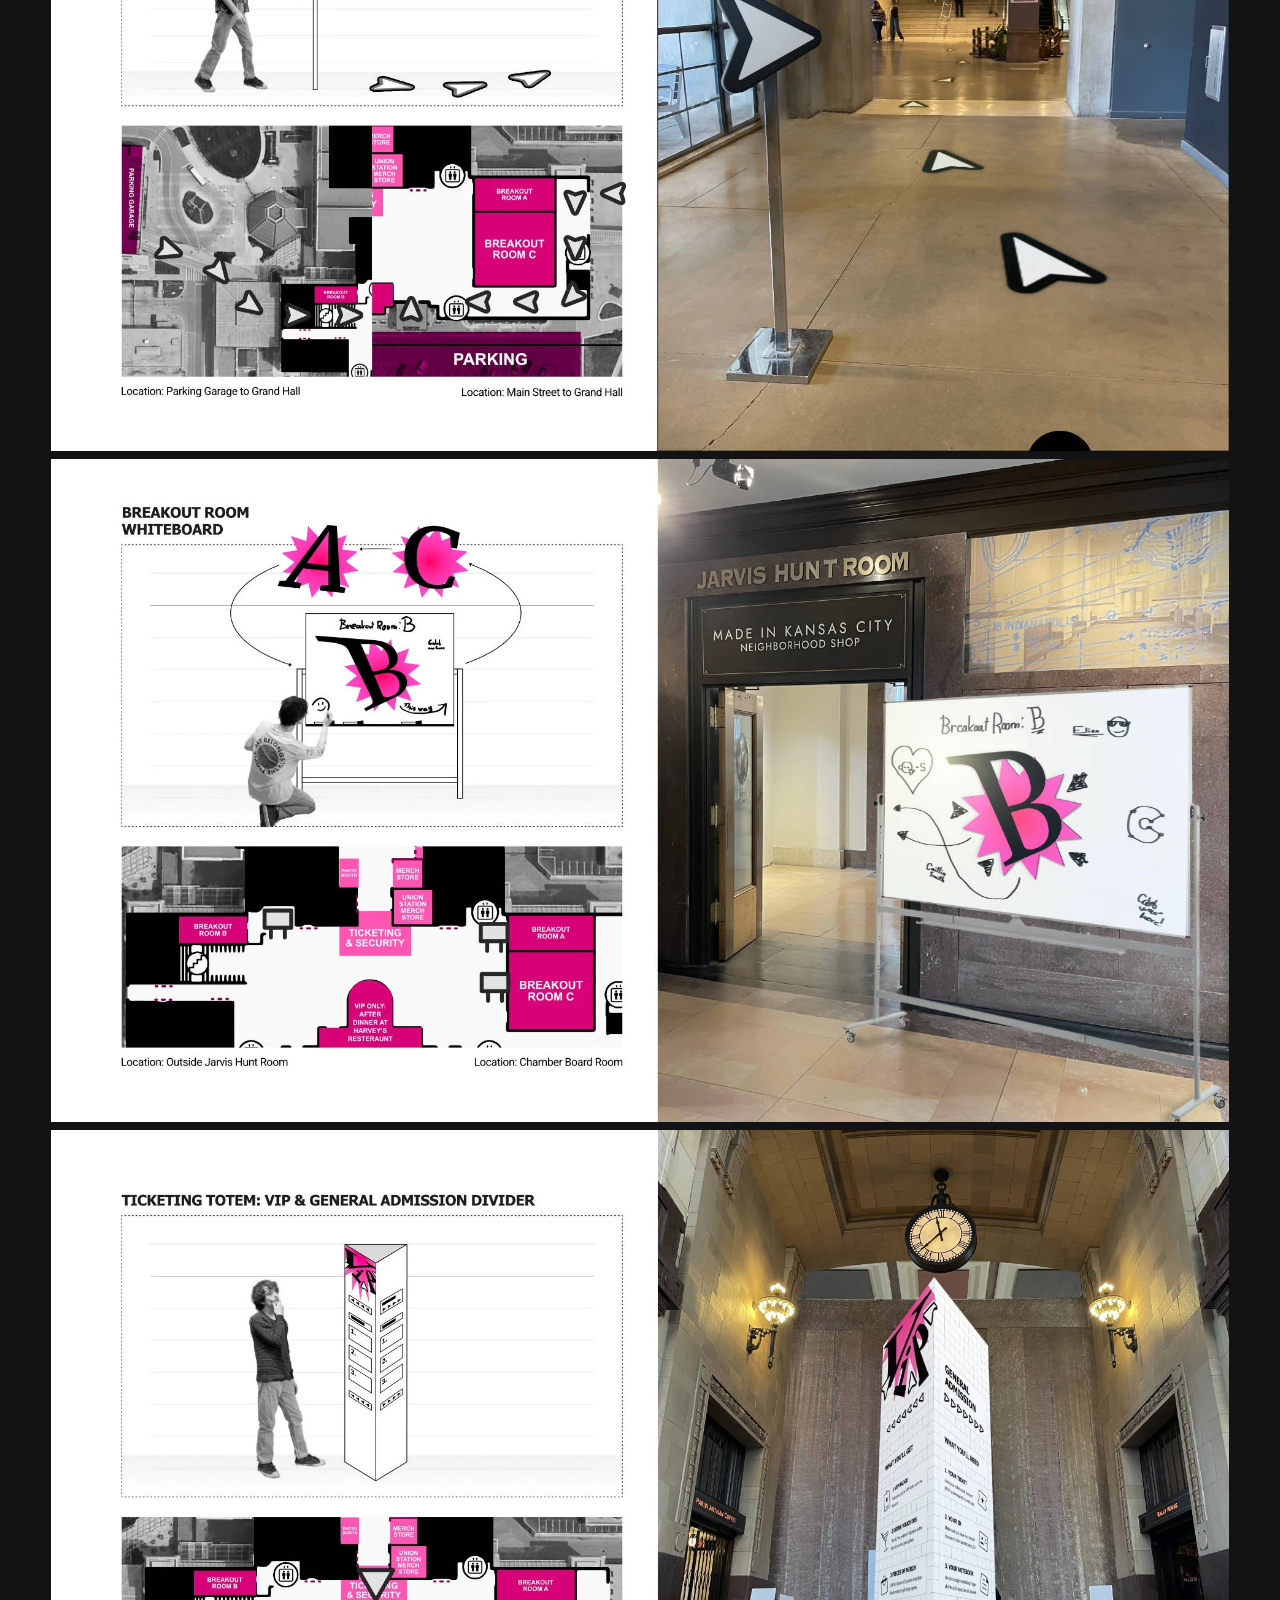
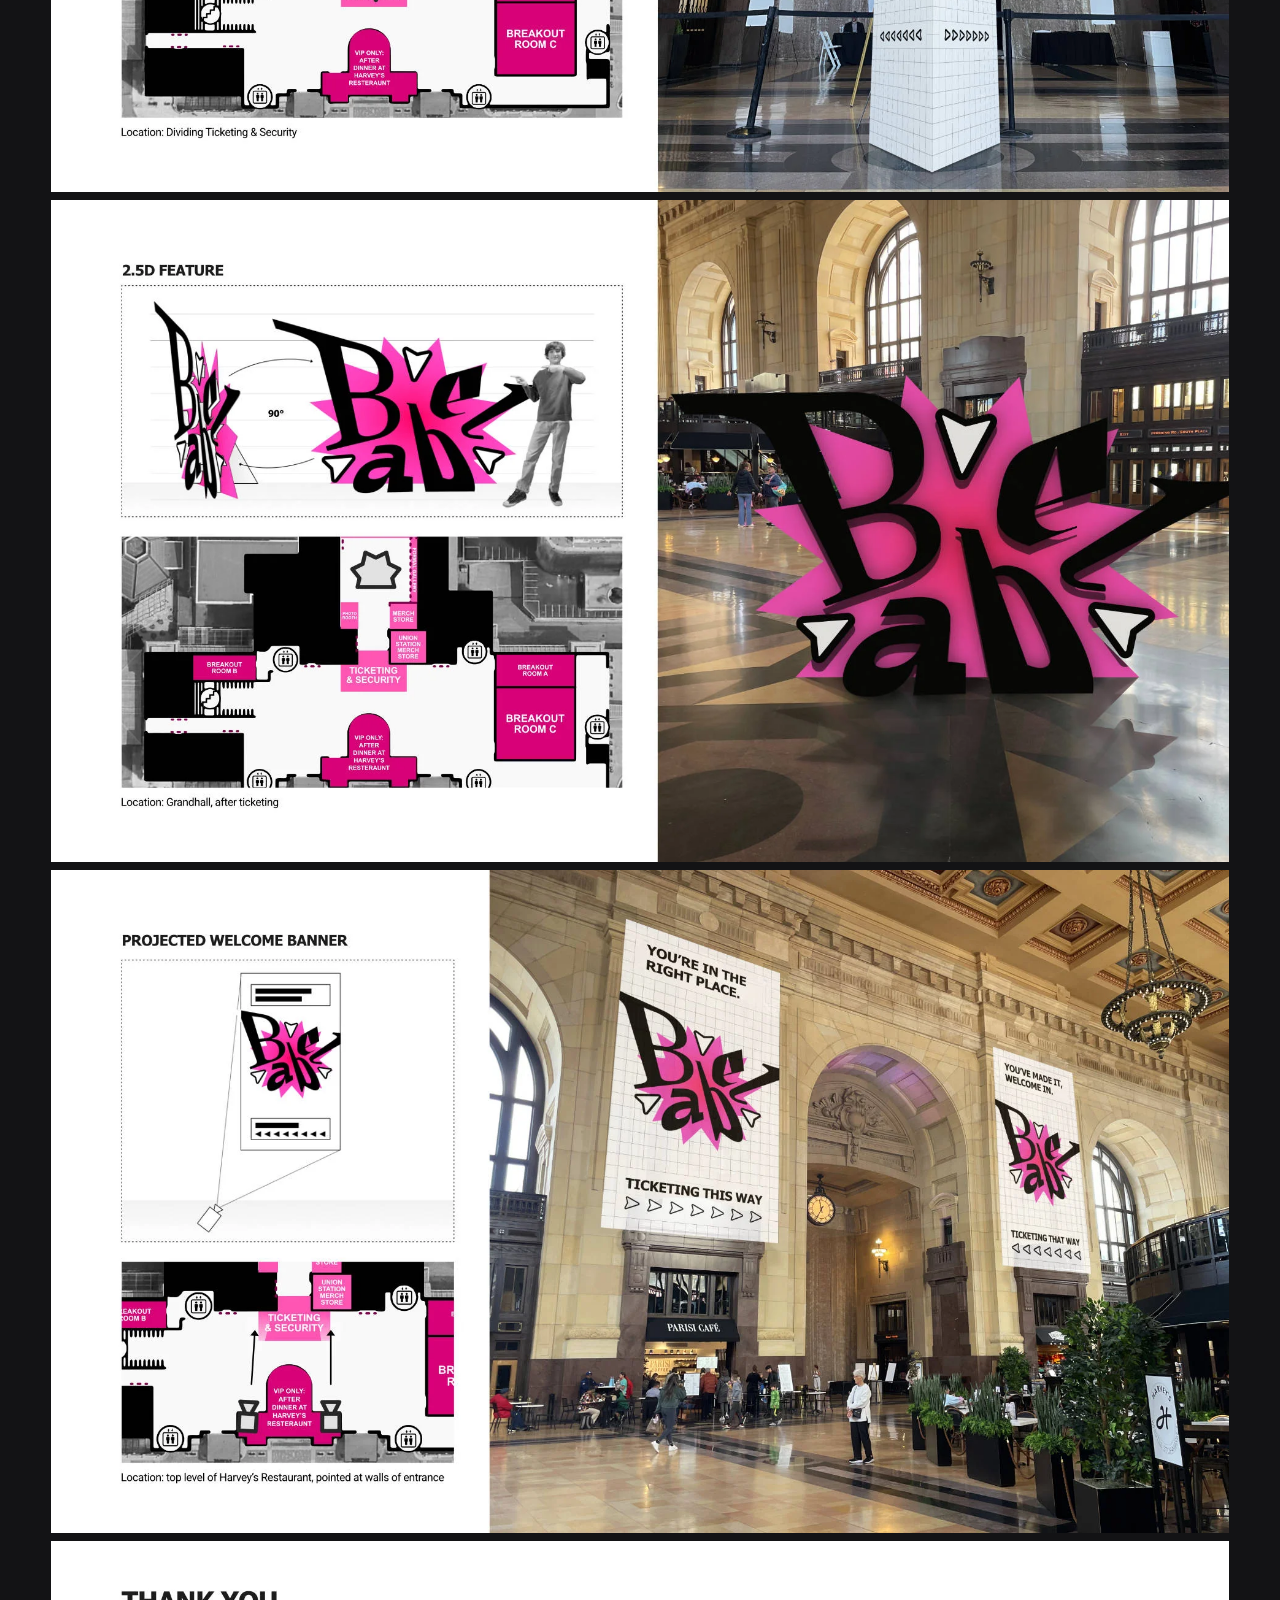
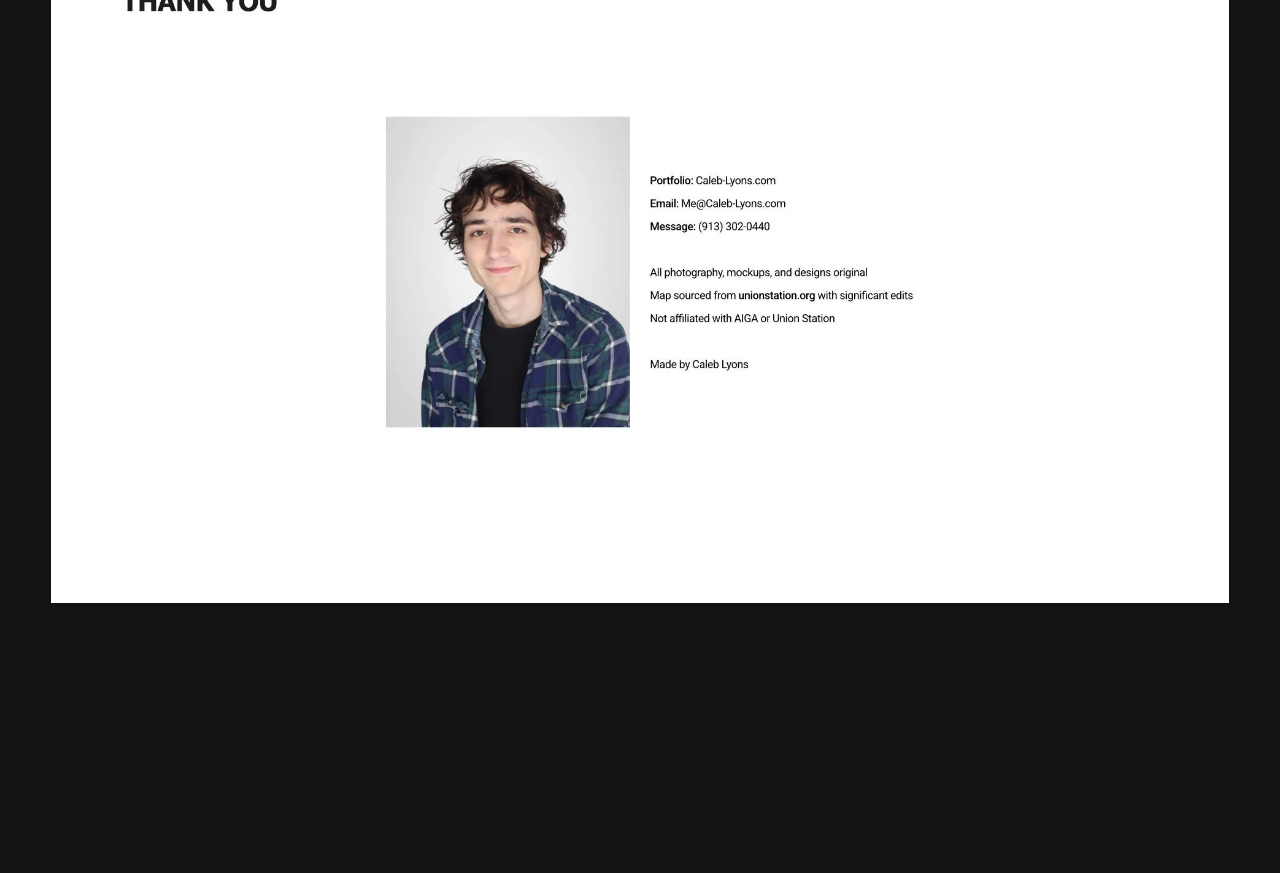
==== commit dc2d5a84: "Add files via upload" ====
--- a/babel.html
+++ b/babel.html
@@ -5,6 +5,7 @@
   <meta name="robots" content="noindex">
   <meta charset="utf-8">
   <meta name="viewport" content="width=device-width, initial-scale=1">
+  <meta name="theme-color" content="#000000">
   <title>Caleb Lyons: Branding, Signage, and Application</title>
   <link rel="icon" type="image/svg" href="Icons/caleb-lyons.com_favicon.svg">
   <link href="styles.css" rel="stylesheet" type="text/css">
